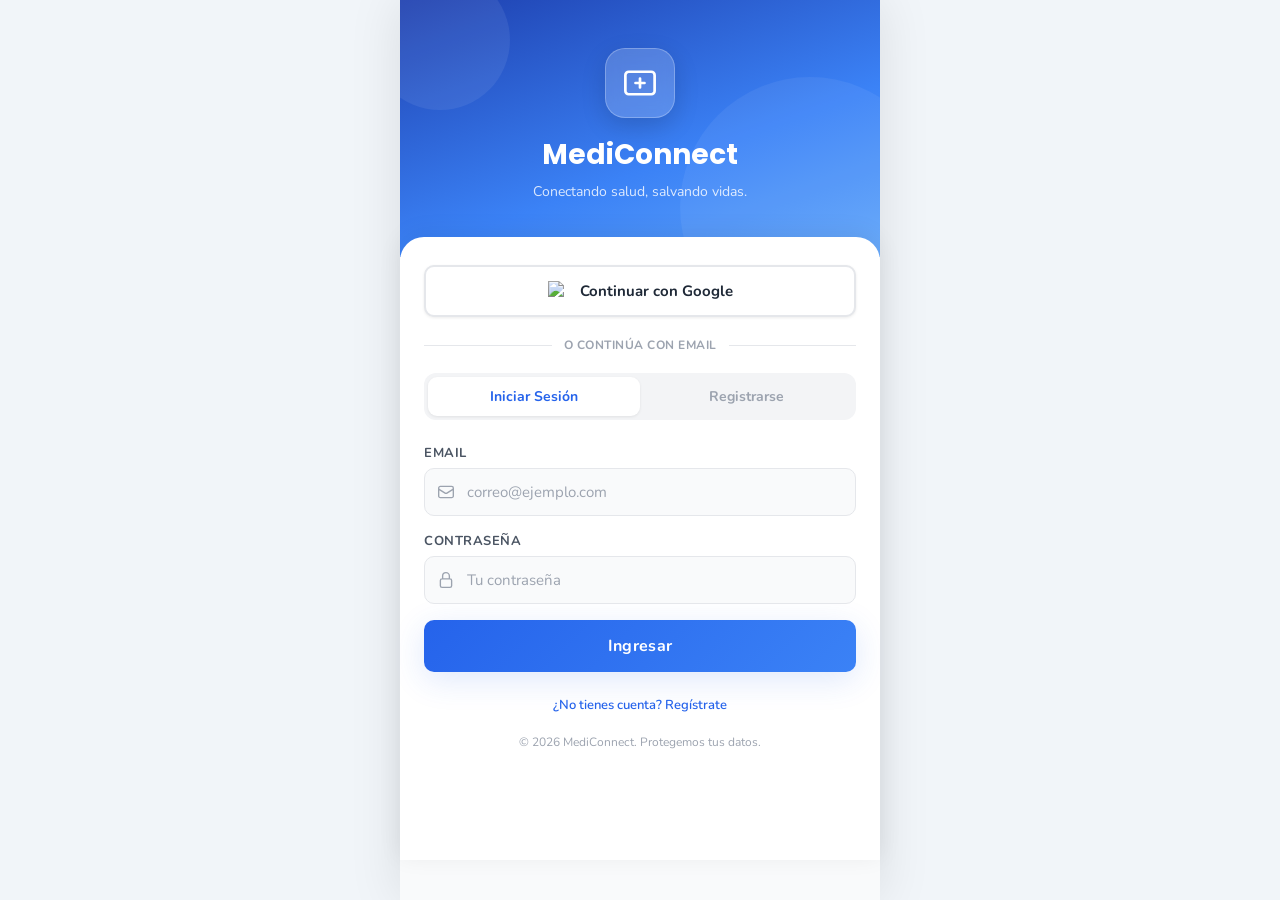
==== index.html @ 73d2d0d5 "Merge branch 'main' into union_richyrobin" ====
<!doctype html>
<html lang="es">
<head>
  <meta charset="UTF-8" />
  <meta name="viewport" content="width=device-width, initial-scale=1.0" />
  <title>MediConnect – Inicio</title>
  <link rel="stylesheet" href="style.css" />

  <style>
    .auth-page {
      min-height: 100vh;
      display: flex;
      flex-direction: column;
      padding: 0 0 40px 0;
    }

    .auth-hero {
      background: linear-gradient(160deg, #1e40af 0%, #3b82f6 60%, #60a5fa 100%);
      padding: 48px 24px 56px;
      text-align: center;
      position: relative;
      overflow: hidden;
    }

    .auth-hero::before {
      content: "";
      position: absolute;
      width: 260px;
      height: 260px;
      background: rgba(255, 255, 255, 0.06);
      border-radius: 50%;
      bottom: -80px;
      right: -60px;
    }

    .auth-hero::after {
      content: "";
      position: absolute;
      width: 140px;
      height: 140px;
      background: rgba(255, 255, 255, 0.07);
      border-radius: 50%;
      top: -30px;
      left: -30px;
    }

    .logo-icon {
      width: 70px;
      height: 70px;
      background: rgba(255, 255, 255, 0.18);
      border-radius: 20px;
      display: inline-flex;
      align-items: center;
      justify-content: center;
      margin-bottom: 16px;
      backdrop-filter: blur(8px);
      border: 1px solid rgba(255, 255, 255, 0.25);
      box-shadow: 0 8px 24px rgba(0, 0, 0, 0.15);
      position: relative;
      z-index: 1;
    }

    .logo-icon svg {
      width: 36px;
      height: 36px;
      color: white;
    }

    .auth-hero h1 {
      font-family: var(--font-title);
      font-size: 28px;
      font-weight: 700;
      color: white;
      margin-bottom: 6px;
      position: relative;
      z-index: 1;
    }

    .auth-hero p {
      font-size: 14px;
      color: rgba(255, 255, 255, 0.82);
      position: relative;
      z-index: 1;
    }

    .auth-card {
      background: var(--white);
      border-radius: 24px 24px 0 0;
      margin-top: -20px;
      padding: 28px 24px;
      flex: 1;
      position: relative;
      z-index: 2;
      box-shadow: 0 -4px 24px rgba(0, 0, 0, 0.07);
    }

    .google-auth-section {
      margin-bottom: 20px;
    }

    .google-auth-btn {
      display: flex;
      align-items: center;
      justify-content: center;
      gap: 12px;
      width: 100%;
      padding: 14px;
      background: var(--white);
      border: 2px solid var(--gray-200);
      border-radius: var(--radius-sm);
      font-size: 15px;
      font-weight: 700;
      font-family: var(--font-main);
      color: var(--gray-800);
      cursor: pointer;
      transition: all 0.2s ease;
      box-shadow: var(--shadow-sm);
    }

    .google-auth-btn:hover {
      border-color: #4285f4;
      background: #f8fbff;
      box-shadow: 0 4px 12px rgba(66, 133, 244, 0.15);
      transform: translateY(-1px);
    }

    .google-auth-btn:active {
      transform: scale(0.98);
    }

    .google-auth-btn:disabled {
      opacity: 0.7;
      cursor: not-allowed;
    }

    .google-auth-btn img {
      width: 20px;
      height: 20px;
    }

    .auth-divider {
      display: flex;
      align-items: center;
      gap: 12px;
      margin: 20px 0;
    }

    .auth-divider::before,
    .auth-divider::after {
      content: "";
      flex: 1;
      height: 1px;
      background: var(--gray-200);
    }

    .auth-divider span {
      font-size: 12px;
      font-weight: 700;
      color: var(--gray-400);
      text-transform: uppercase;
      letter-spacing: 0.5px;
      white-space: nowrap;
    }

    .auth-tabs {
      display: flex;
      background: var(--gray-100);
      border-radius: 12px;
      padding: 4px;
      margin-bottom: 24px;
    }

    .auth-tab {
      flex: 1;
      padding: 10px;
      border: none;
      background: transparent;
      border-radius: 9px;
      font-size: 14px;
      font-weight: 700;
      font-family: var(--font-main);
      color: var(--gray-400);
      cursor: pointer;
      transition: all 0.2s;
    }

    .auth-tab.active {
      background: var(--white);
      color: var(--primary);
      box-shadow: var(--shadow-sm);
    }

    .role-label {
      font-size: 13px;
      font-weight: 700;
      color: var(--gray-600);
      text-transform: uppercase;
      letter-spacing: 0.5px;
      margin-bottom: 10px;
    }

    .role-grid {
      display: grid;
      grid-template-columns: repeat(2, 1fr);
      gap: 10px;
      margin-bottom: 20px;
    }

    .role-btn {
      border: 2px solid var(--gray-200);
      border-radius: var(--radius);
      padding: 14px 8px;
      background: var(--white);
      cursor: pointer;
      display: flex;
      flex-direction: column;
      align-items: center;
      gap: 6px;
      font-size: 12px;
      font-weight: 700;
      font-family: var(--font-main);
      color: var(--gray-600);
      transition: all 0.2s;
    }

    .role-btn.active {
      border-color: var(--primary);
      background: var(--primary-light);
      color: var(--primary);
    }

    .role-btn svg {
      width: 22px;
      height: 22px;
    }

    .role-btn.active svg {
      stroke: var(--primary);
    }

    .form-section {
      display: none;
      flex-direction: column;
      gap: 16px;
    }

    .form-section.visible {
      display: flex;
    }

    .footer-text {
      text-align: center;
      font-size: 12px;
      color: var(--gray-400);
      margin-top: 20px;
    }

    .register-link {
      text-align: center;
      font-size: 13px;
      margin-top: 8px;
    }

    .register-link a {
      color: var(--primary);
      text-decoration: none;
      font-weight: 600;
    }

    .register-link a:hover {
      text-decoration: underline;
    }
  </style>
</head>

<body>
  <div class="auth-page page-no-nav">
    <div class="auth-hero fade-up">
      <div class="logo-icon">
        <svg xmlns="http://www.w3.org/2000/svg" fill="none" viewBox="0 0 24 24" stroke-width="1.8"
          stroke="currentColor">
          <path stroke-linecap="round" stroke-linejoin="round"
            d="M9 12h3m0 0h3m-3 0V9m0 3v3M4.5 19.5h15a2.25 2.25 0 002.25-2.25V6.75A2.25 2.25 0 0019.5 4.5h-15A2.25 2.25 0 002.25 6.75v10.5A2.25 2.25 0 004.5 19.5z" />
        </svg>
      </div>
      <h1>MediConnect</h1>
      <p>Conectando salud, salvando vidas.</p>
    </div>

    <div class="auth-card">
      <div class="google-auth-section fade-up delay-1">
        <button onclick="signInWithGoogle()" class="google-auth-btn" id="googleAuthBtn">
          <img src="https://www.google.com/favicon.ico" alt="Google" />
          Continuar con Google
        </button>
      </div>

      <div class="auth-divider fade-up delay-1">
        <span>o continúa con email</span>
      </div>

      <div class="auth-tabs fade-up delay-2">
        <button class="auth-tab active" onclick="switchTab('login')">
          Iniciar Sesión
        </button>
        <button class="auth-tab" onclick="switchTab('register')">
          Registrarse
        </button>
      </div>

      <div class="form-section visible fade-up delay-2" id="loginForm">
        <div class="input-group">
          <label>Email</label>
          <div class="input-wrap">
            <svg class="input-icon" xmlns="http://www.w3.org/2000/svg" fill="none" viewBox="0 0 24 24"
              stroke-width="1.8" stroke="currentColor">
              <path stroke-linecap="round" stroke-linejoin="round"
                d="M21.75 6.75v10.5a2.25 2.25 0 01-2.25 2.25h-15a2.25 2.25 0 01-2.25-2.25V6.75m19.5 0A2.25 2.25 0 0019.5 4.5h-15A2.25 2.25 0 002.25 6.75m19.5 0v.243a2.25 2.25 0 01-1.07 1.916l-7.5 4.615a2.25 2.25 0 01-2.36 0L3.32 8.91a2.25 2.25 0 01-1.07-1.916V6.75" />
            </svg>
            <input class="input-field" type="email" id="loginEmail" placeholder="correo@ejemplo.com" />
          </div>
        </div>

        <div class="input-group">
          <label>Contraseña</label>
          <div class="input-wrap">
            <svg class="input-icon" xmlns="http://www.w3.org/2000/svg" fill="none" viewBox="0 0 24 24"
              stroke-width="1.8" stroke="currentColor">
              <path stroke-linecap="round" stroke-linejoin="round"
                d="M16.5 10.5V6.75a4.5 4.5 0 10-9 0v3.75m-.75 11.25h10.5a2.25 2.25 0 002.25-2.25v-6.75a2.25 2.25 0 00-2.25-2.25H6.75a2.25 2.25 0 00-2.25 2.25v6.75a2.25 2.25 0 002.25 2.25z" />
            </svg>
            <input class="input-field" type="password" id="loginPassword" placeholder="Tu contraseña" />
          </div>
        </div>

        <button class="btn-primary" id="loginBtn" onclick="handleLogin()">
          Ingresar
        </button>

        <p class="register-link">
          <a href="#" onclick="switchTab('register')">¿No tienes cuenta? Regístrate</a>
        </p>
      </div>

      <div class="form-section" id="registerForm">
        <div>
          <p class="role-label">Tipo de Usuario</p>

          <div class="role-grid">
            <button class="role-btn active" onclick="selectRole(this, 'donante')">
              <svg xmlns="http://www.w3.org/2000/svg" fill="none" viewBox="0 0 24 24" stroke-width="1.8"
                stroke="currentColor">
                <path stroke-linecap="round" stroke-linejoin="round"
                  d="M21 8.25c0-2.485-2.099-4.5-4.688-4.5-1.935 0-3.597 1.126-4.312 2.733-.715-1.607-2.377-2.733-4.313-2.733C5.1 3.75 3 5.765 3 8.25c0 7.22 9 12 9 12s9-4.78 9-12z" />
              </svg>
              Donante
              <span style="font-size: 10px; color: var(--gray-400)">Persona/Farmacia</span>
            </button>

            <button class="role-btn" onclick="selectRole(this, 'receptor')">
              <svg xmlns="http://www.w3.org/2000/svg" fill="none" viewBox="0 0 24 24" stroke-width="1.8"
                stroke="currentColor">
                <path stroke-linecap="round" stroke-linejoin="round"
                  d="M15.75 6a3.75 3.75 0 11-7.5 0 3.75 3.75 0 017.5 0zM4.501 20.118a7.5 7.5 0 0114.998 0A17.933 17.933 0 0112 21.75c-2.676 0-5.216-.584-7.499-1.632z" />
              </svg>
              Receptor
              <span style="font-size: 10px; color: var(--gray-400)">Paciente/ONG</span>
            </button>
          </div>
        </div>

        <div class="input-group">
          <label>Nombre Completo</label>
          <div class="input-wrap">
            <svg class="input-icon" viewBox="0 0 24 24" fill="none" stroke="currentColor" stroke-width="1.8">
              <path stroke-linecap="round" stroke-linejoin="round"
                d="M15.75 6a3.75 3.75 0 11-7.5 0 3.75 3.75 0 017.5 0zM4.501 20.118a7.5 7.5 0 0114.998 0A17.933 17.933 0 0112 21.75c-2.676 0-5.216-.584-7.499-1.632z" />
            </svg>
            <input class="input-field" type="text" id="regName" placeholder="Ej. Juan Pérez" />
          </div>
        </div>

        <div class="input-group">
          <label>Email</label>
          <div class="input-wrap">
            <svg class="input-icon" viewBox="0 0 24 24" fill="none" stroke="currentColor" stroke-width="1.8">
              <path stroke-linecap="round" stroke-linejoin="round"
                d="M21.75 6.75v10.5a2.25 2.25 0 01-2.25 2.25h-15a2.25 2.25 0 01-2.25-2.25V6.75m19.5 0A2.25 2.25 0 0019.5 4.5h-15A2.25 2.25 0 002.25 6.75m19.5 0v.243a2.25 2.25 0 01-1.07 1.916l-7.5 4.615a2.25 2.25 0 01-2.36 0L3.32 8.91a2.25 2.25 0 01-1.07-1.916V6.75" />
            </svg>
            <input class="input-field" type="email" id="regEmail" placeholder="correo@ejemplo.com" />
          </div>
        </div>

        <div class="input-group">
          <label>Contraseña</label>
          <div class="input-wrap">
            <svg class="input-icon" viewBox="0 0 24 24" fill="none" stroke="currentColor" stroke-width="1.8">
              <path stroke-linecap="round" stroke-linejoin="round"
                d="M16.5 10.5V6.75a4.5 4.5 0 10-9 0v3.75m-.75 11.25h10.5a2.25 2.25 0 002.25-2.25v-6.75a2.25 2.25 0 00-2.25-2.25H6.75a2.25 2.25 0 00-2.25 2.25v6.75a2.25 2.25 0 002.25 2.25z" />
            </svg>
            <input class="input-field" type="password" id="regPassword" placeholder="Mínimo 6 caracteres" />
          </div>
        </div>

        <button class="btn-primary" id="registerBtn" onclick="handleRegister()">
          Crear Cuenta
        </button>

        <p class="register-link">
          <a href="#" onclick="switchTab('login')">¿Ya tienes cuenta? Inicia sesión</a>
        </p>
      </div>

      <p class="footer-text">© 2026 MediConnect. Protegemos tus datos.</p>
    </div>
  </div>

  <div id="toast" class="toast"></div>

  <script src="https://cdn.jsdelivr.net/npm/@supabase/supabase-js@2"></script>
  <script src="app.js"></script>

  <script>
    const supabaseClient = supabase.createClient(SUPABASE_URL, SUPABASE_KEY);

    let selectedRole = "donante";

    document.addEventListener("DOMContentLoaded", function () {
      document.getElementById("loginBtn").dataset.label = "Ingresar";
      document.getElementById("registerBtn").dataset.label = "Crear Cuenta";
      initAuthPage();
    });

    async function initAuthPage() {
      const googleProcessed = await handleGoogleRedirect();

      if (googleProcessed) return;

      const { data: { session } } = await supabaseClient.auth.getSession();

      if (session?.user) {
        await processSupabaseUser(session.user);
        return;
      }

      const localUser = mediConnect.getUser();

      if (localUser) {
        redirectBasedOnRole(localUser.rol);
      }
    }

    async function handleGoogleRedirect() {
      const hasToken =
        window.location.hash && window.location.hash.includes("access_token");

      if (!hasToken) return false;

      try {
        await new Promise(resolve => setTimeout(resolve, 1000));

        const { data: { session }, error } = await supabaseClient.auth.getSession();

        if (error || !session?.user) return false;

        await processSupabaseUser(session.user);
        return true;

      } catch (error) {
        console.error("Error en Google Redirect:", error);
        showToast("Error al iniciar con Google", "error");
        return false;
      }
    }

    async function processSupabaseUser(authUser) {
      const email = authUser.email;
      const name = authUser.user_metadata?.full_name || email.split("@")[0];

      const query = `email=eq.${encodeURIComponent(email)}`;
      const users = await sb.select("usuarios", query);

      if (users && users.length > 0) {
        mediConnect.saveUser(users[0]);
        redirectBasedOnRole(users[0].rol);
        return;
      }

      const newUser = {
        nombre: name,
        email: email,
        password: "google_" + Date.now(),
        rol: "donante",
        avatar_url: authUser.user_metadata?.avatar_url || null
      };

      const createdUser = await sb.insert("usuarios", newUser);

      if (createdUser && createdUser.id) {
        mediConnect.saveUser(createdUser);
        redirectBasedOnRole(createdUser.rol);
        return;
      }

      showToast("No se pudo crear el usuario con Google", "error");
    }

    async function signInWithGoogle() {
      const googleBtn = document.getElementById("googleAuthBtn");

      try {
        googleBtn.innerHTML = '<span class="spinner"></span> Conectando...';
        googleBtn.disabled = true;

        const { error } = await supabaseClient.auth.signInWithOAuth({
          provider: "google",
          options: {
            redirectTo: window.location.origin + "/index.html"
          }
        });

        if (error) throw error;

      } catch (error) {
        console.error(error);

        googleBtn.innerHTML =
          '<img src="https://www.google.com/favicon.ico" alt="Google" /> Continuar con Google';
        googleBtn.disabled = false;

        showToast("Error al conectar con Google", "error");
      }
    }

    function redirectBasedOnRole(rol) {
      const pages = {
        donante: "dashboard.html",
        receptor: "dashboard.html",
        validador: "dashboard.html",
        administrador: "dashboard.html"
      };

      window.location.href = pages[rol] || "dashboard.html";
    }

    function switchTab(tab) {
      document.querySelectorAll(".auth-tab").forEach(function (button, index) {
        const isLogin = index === 0 && tab === "login";
        const isRegister = index === 1 && tab === "register";
        button.classList.toggle("active", isLogin || isRegister);
      });

      document.getElementById("loginForm").classList.toggle("visible", tab === "login");
      document.getElementById("registerForm").classList.toggle("visible", tab === "register");
    }

    function selectRole(el, role) {
      document.querySelectorAll(".role-btn").forEach(function (button) {
        button.classList.remove("active");
      });

      el.classList.add("active");
      selectedRole = role;
    }

    function showToast(msg, type = "") {
      const toast = document.getElementById("toast");

      if (!toast) return;

      toast.textContent = msg;
      toast.className = "toast " + type;
      toast.classList.add("show");

      setTimeout(function () {
        toast.classList.remove("show");
      }, 2800);
    }

    function setLoading(btnId, loading) {
      const btn = document.getElementById(btnId);

      if (!btn) return;

      btn.disabled = loading;
      btn.innerHTML = loading
        ? '<span class="spinner"></span>'
        : btn.dataset.label;
    }

    async function handleLogin() {
      const email = document.getElementById("loginEmail").value.trim();
      const password = document.getElementById("loginPassword").value;

      if (!email || !password) {
        showToast("Ingresa tu email y contraseña", "error");
        return;
      }

      setLoading("loginBtn", true);

      try {
        const ok = await mediConnect.login(email, password);

        if (!ok) {
          showToast("Credenciales incorrectas", "error");
          return;
        }

        const user = mediConnect.getUser();

        showToast("¡Bienvenido, " + user.nombre + "!", "success");

        setTimeout(function () {
          redirectBasedOnRole(user.rol);
        }, 900);

      } catch (error) {
        console.error(error);
        showToast("Error al ingresar", "error");
      } finally {
        setLoading("loginBtn", false);
      }
    }

    async function handleRegister() {
      const name = document.getElementById("regName").value.trim();
      const email = document.getElementById("regEmail").value.trim();
      const pass = document.getElementById("regPassword").value;

      if (!name || !email || !pass) {
        showToast("Completa los campos obligatorios", "error");
        return;
      }

      if (pass.length < 6) {
        showToast("Mínimo 6 caracteres", "error");
        return;
      }

      setLoading("registerBtn", true);

      try {
        const result = await mediConnect.register(
          name,
          email,
          pass,
          selectedRole
        );

        if (
          result === false ||
          result === null ||
          (result && result.success === false)
        ) {
          showToast("El email ya está registrado", "error");

          setTimeout(function () {
            switchTab("login");
          }, 1500);

          return;
        }

        if (result === true || (result && result.success === true)) {
          showToast("¡Cuenta creada exitosamente!", "success");

          document.getElementById("regName").value = "";
          document.getElementById("regEmail").value = "";
          document.getElementById("regPassword").value = "";

          setTimeout(function () {
            const user = mediConnect.getUser();

            if (user) {
              redirectBasedOnRole(user.rol);
            } else {
              switchTab("login");
            }
          }, 1500);

          return;
        }

        showToast((result && result.message) || "Error al crear cuenta", "error");

      } catch (error) {
        console.error(error);
        showToast("Error al registrarse", "error");
      } finally {
        setLoading("registerBtn", false);
      }
    }
  </script>
</body>
</html>
---- style.css ----
/* ===== MediConnect - Global Styles ===== */
@import url('https://fonts.googleapis.com/css2?family=Nunito:wght@400;500;600;700;800&family=Poppins:wght@400;500;600;700&display=swap');

:root {
  --primary: #2563EB;
  --primary-dark: #1d4ed8;
  --primary-light: #EFF6FF;
  --primary-gradient: linear-gradient(135deg, #2563EB, #3B82F6);
  --success: #10B981;
  --warning: #F59E0B;
  --danger: #EF4444;
  --gray-50: #F9FAFB;
  --gray-100: #F3F4F6;
  --gray-200: #E5E7EB;
  --gray-400: #9CA3AF;
  --gray-600: #4B5563;
  --gray-800: #1F2937;
  --white: #FFFFFF;
  --shadow-sm: 0 1px 3px rgba(0, 0, 0, 0.08);
  --shadow-md: 0 4px 16px rgba(0, 0, 0, 0.10);
  --shadow-lg: 0 8px 32px rgba(37, 99, 235, 0.15);
  --radius: 14px;
  --radius-sm: 10px;
  --nav-height: 72px;
  --font-main: 'Nunito', sans-serif;
  --font-title: 'Poppins', sans-serif;

  /* Role Colors - Premium Palettes */
  --role-donante: #10B981;
  --role-donante-bg: rgba(16, 185, 129, 0.1);
  --role-receptor: #6366F1;
  --role-receptor-bg: rgba(99, 102, 241, 0.1);
  --role-validador: #F59E0B;
  --role-validador-bg: rgba(245, 158, 11, 0.1);
}

* {
  margin: 0;
  padding: 0;
  box-sizing: border-box;
  -webkit-tap-highlight-color: transparent;
}

html {
  background: #f1f5f9;
  /* Fondo neutro para el 'overscan' en desktop */
  min-height: 100vh;
}

body {
  font-family: var(--font-main);
  background: var(--gray-50);
  color: var(--gray-800);
  min-height: 100vh;
  max-width: 480px;
  /* Tamaño oficial según perfil.html */
  margin: 0 auto;
  position: relative;
  overflow-x: hidden;
  box-shadow: 0 0 50px rgba(0, 0, 0, 0.1);
}

/* ===== BOTTOM NAV ===== */
.bottom-nav {
  position: fixed;
  bottom: 0;
  left: 50%;
  transform: translateX(-50%);
  width: 100%;
  max-width: 480px;
  background: var(--white);
  border-top: 1px solid var(--gray-200);
  display: flex;
  align-items: center;
  justify-content: space-around;
  height: var(--nav-height);
  z-index: 100;
  box-shadow: 0 -4px 20px rgba(0, 0, 0, 0.06);
}

.nav-item {
  display: flex;
  flex-direction: column;
  align-items: center;
  gap: 4px;
  color: var(--gray-400);
  text-decoration: none;
  font-size: 11px;
  font-weight: 600;
  cursor: pointer;
  transition: color 0.2s;
  padding: 8px 12px;
}

.nav-item.active {
  color: var(--primary);
}

.nav-item svg {
  width: 22px;
  height: 22px;
}

.nav-btn-center {
  background: var(--primary-gradient);
  border: none;
  border-radius: 50%;
  width: 54px;
  height: 54px;
  display: flex;
  align-items: center;
  justify-content: center;
  box-shadow: 0 4px 16px rgba(37, 99, 235, 0.4);
  cursor: pointer;
  margin-top: -12px;
  transition: transform 0.2s, box-shadow 0.2s;
}

.nav-btn-center:hover {
  transform: scale(1.08);
  box-shadow: 0 6px 20px rgba(37, 99, 235, 0.5);
}

.nav-btn-center svg {
  color: white;
  width: 26px;
  height: 26px;
}

/* ===== PAGE CONTENT ===== */
.page {
  padding-bottom: calc(var(--nav-height) + 16px);
  min-height: 100vh;
}

.page-no-nav {
  min-height: 100vh;
}

/* ===== CARDS ===== */
.card {
  background: var(--white);
  border-radius: var(--radius);
  padding: 16px;
  box-shadow: var(--shadow-sm);
  border: 1px solid var(--gray-100);
}

/* ===== BUTTONS ===== */
.btn-primary {
  background: var(--primary-gradient);
  color: white;
  border: none;
  border-radius: var(--radius-sm);
  padding: 15px 24px;
  font-size: 16px;
  font-weight: 700;
  font-family: var(--font-main);
  width: 100%;
  cursor: pointer;
  transition: opacity 0.2s, transform 0.15s, box-shadow 0.2s;
  box-shadow: var(--shadow-lg);
  letter-spacing: 0.3px;
}

.btn-primary:hover {
  opacity: 0.93;
  box-shadow: 0 6px 20px rgba(37, 99, 235, 0.35);
}

.btn-primary:active {
  transform: scale(0.98);
}

.btn-secondary {
  background: var(--white);
  color: var(--primary);
  border: 2px solid var(--primary);
  border-radius: var(--radius-sm);
  padding: 13px 24px;
  font-size: 15px;
  font-weight: 700;
  font-family: var(--font-main);
  width: 100%;
  cursor: pointer;
  transition: all 0.2s;
}

.btn-secondary:hover {
  background: var(--primary-light);
}

/* ===== INPUTS ===== */
.input-group {
  display: flex;
  flex-direction: column;
  gap: 6px;
}

.input-group label {
  font-size: 13px;
  font-weight: 700;
  color: var(--gray-600);
  text-transform: uppercase;
  letter-spacing: 0.5px;
}

.input-field {
  width: 100%;
  background: var(--gray-50);
  border: 1.5px solid var(--gray-200);
  border-radius: var(--radius-sm);
  padding: 13px 14px 13px 42px;
  font-size: 15px;
  font-family: var(--font-main);
  color: var(--gray-800);
  outline: none;
  transition: border-color 0.2s, box-shadow 0.2s;
}

.input-field:focus {
  border-color: var(--primary);
  box-shadow: 0 0 0 3px rgba(37, 99, 235, 0.1);
  background: white;
}

.input-field::placeholder {
  color: var(--gray-400);
}

.input-field.no-icon {
  padding-left: 14px;
}

.input-wrap {
  position: relative;
}

.input-wrap .input-icon {
  position: absolute;
  left: 13px;
  top: 50%;
  transform: translateY(-50%);
  color: var(--gray-400);
  width: 18px;
  height: 18px;
  pointer-events: none;
}

/* ===== STATUS BADGES ===== */
.badge {
  display: inline-flex;
  align-items: center;
  padding: 3px 10px;
  border-radius: 20px;
  font-size: 11px;
  font-weight: 700;
  text-transform: uppercase;
  letter-spacing: 0.4px;
}

.badge-success {
  background: #D1FAE5;
  color: #065F46;
}

.badge-warning {
  background: #FEF3C7;
  color: #92400E;
}

.badge-danger {
  background: #FEE2E2;
  color: #991B1B;
}

.badge-blue {
  background: var(--primary-light);
  color: var(--primary);
}

/* ROLE BADGES (Glassmorphism) */
.role-badge {
  display: inline-flex;
  align-items: center;
  gap: 6px;
  padding: 6px 14px;
  border-radius: 12px;
  font-size: 12px;
  font-weight: 800;
  text-transform: uppercase;
  letter-spacing: 0.5px;
  backdrop-filter: blur(8px);
  border: 1px solid rgba(255, 255, 255, 0.2);
}

.role-badge.donante {
  background: var(--role-donante-bg);
  color: var(--role-donante);
  border-color: rgba(16, 185, 129, 0.2);
}

.role-badge.receptor {
  background: var(--role-receptor-bg);
  color: var(--role-receptor);
  border-color: rgba(99, 102, 241, 0.2);
}

.role-badge.validador {
  background: var(--role-validador-bg);
  color: var(--role-validador);
  border-color: rgba(245, 158, 11, 0.2);
}

/* PREMIUM STATS CARD */
.stat-card {
  flex: 1;
  background: var(--white);
  border-radius: 18px;
  padding: 16px 12px;
  text-align: center;
  box-shadow: 0 4px 12px rgba(0, 0, 0, 0.03);
  border: 1px solid var(--gray-100);
  transition: transform 0.3s cubic-bezier(0.34, 1.56, 0.64, 1);
}

.stat-card:hover {
  transform: translateY(-5px);
  box-shadow: 0 8px 24px rgba(0, 0, 0, 0.06);
}

.stat-card .icon-wrap {
  width: 42px;
  height: 42px;
  border-radius: 12px;
  margin: 0 auto 10px;
  display: flex;
  align-items: center;
  justify-content: center;
}

.stat-card h4 {
  font-size: 20px;
  font-weight: 800;
  color: var(--gray-800);
  margin-bottom: 2px;
}

.stat-card p {
  font-size: 11px;
  font-weight: 700;
  color: var(--gray-400);
  text-transform: uppercase;
}

/* ===== MEDICINE CARD ===== */
.med-card {
  background: var(--white);
  border-radius: var(--radius);
  padding: 14px;
  display: flex;
  align-items: center;
  gap: 14px;
  box-shadow: var(--shadow-sm);
  border: 1px solid var(--gray-100);
  transition: box-shadow 0.2s;
}

.med-card:hover {
  box-shadow: var(--shadow-md);
}

.med-img {
  width: 60px;
  height: 60px;
  border-radius: 10px;
  object-fit: cover;
  background: var(--gray-100);
  flex-shrink: 0;
  display: flex;
  align-items: center;
  justify-content: center;
  font-size: 24px;
  overflow: hidden;
}

.med-img img {
  width: 100%;
  height: 100%;
  object-fit: cover;
}

.med-info {
  flex: 1;
  min-width: 0;
}

.med-info h3 {
  font-size: 15px;
  font-weight: 700;
  color: var(--gray-800);
  white-space: nowrap;
  overflow: hidden;
  text-overflow: ellipsis;
}

.med-info p {
  font-size: 12px;
  color: var(--gray-400);
  margin-top: 2px;
}

.med-info .med-meta {
  display: flex;
  align-items: center;
  gap: 4px;
  margin-top: 4px;
  font-size: 12px;
  color: var(--gray-600);
}

/* ===== MODAL ===== */
.modal-overlay {
  position: fixed;
  inset: 0;
  background: rgba(0, 0, 0, 0.5);
  backdrop-filter: blur(4px);
  z-index: 200;
  display: flex;
  align-items: center;
  justify-content: center;
  padding: 24px;
  opacity: 0;
  pointer-events: none;
  transition: opacity 0.2s;
}

.modal-overlay.show {
  opacity: 1;
  pointer-events: all;
}

.modal {
  background: var(--white);
  border-radius: 20px;
  padding: 28px 24px;
  width: 100%;
  max-width: 360px;
  text-align: center;
  transform: scale(0.9) translateY(20px);
  transition: transform 0.25s cubic-bezier(0.34, 1.56, 0.64, 1);
}

.modal-overlay.show .modal {
  transform: scale(1) translateY(0);
}

/* ===== TOAST ===== */
.toast {
  position: fixed;
  top: 16px;
  left: 50%;
  transform: translateX(-50%) translateY(-80px);
  background: var(--gray-800);
  color: white;
  padding: 12px 20px;
  border-radius: 30px;
  font-size: 14px;
  font-weight: 600;
  z-index: 300;
  transition: transform 0.3s cubic-bezier(0.34, 1.56, 0.64, 1);
  white-space: nowrap;
  max-width: 440px;
}

.toast.show {
  transform: translateX(-50%) translateY(0);
}

.toast.success {
  background: var(--success);
}

.toast.error {
  background: var(--danger);
}

/* ===== SKELETON LOADER ===== */
.skeleton {
  background: linear-gradient(90deg, var(--gray-100) 25%, var(--gray-200) 50%, var(--gray-100) 75%);
  background-size: 200% 100%;
  animation: shimmer 1.5s infinite;
  border-radius: 8px;
}

@keyframes shimmer {
  0% {
    background-position: 200% 0
  }

  100% {
    background-position: -200% 0
  }
}

/* ===== SECTION HEADER ===== */
.section-header {
  display: flex;
  align-items: center;
  justify-content: space-between;
  margin-bottom: 14px;
}

.section-header h2 {
  font-size: 17px;
  font-weight: 800;
  color: var(--gray-800);
  font-family: var(--font-title);
}

.section-header a {
  font-size: 13px;
  color: var(--primary);
  font-weight: 700;
  text-decoration: none;
}

/* ===== SCROLLBAR ===== */
::-webkit-scrollbar {
  width: 4px;
}

::-webkit-scrollbar-track {
  background: transparent;
}

::-webkit-scrollbar-thumb {
  background: var(--gray-200);
  border-radius: 10px;
}

/* ===== ANIMATIONS ===== */
@keyframes fadeUp {
  from {
    opacity: 0;
    transform: translateY(20px);
  }

  to {
    opacity: 1;
    transform: translateY(0);
  }
}

.fade-up {
  animation: fadeUp 0.4s ease forwards;
}

.delay-1 {
  animation-delay: 0.1s;
  opacity: 0;
}

.delay-2 {
  animation-delay: 0.2s;
  opacity: 0;
}

.delay-3 {
  animation-delay: 0.3s;
  opacity: 0;
}

.delay-4 {
  animation-delay: 0.4s;
  opacity: 0;
}

/* ===== SPINNER ===== */
.spinner {
  width: 20px;
  height: 20px;
  border: 2.5px solid rgba(255, 255, 255, 0.4);
  border-top-color: white;
  border-radius: 50%;
  animation: spin 0.7s linear infinite;
  display: inline-block;
}

@keyframes spin {
  to {
    transform: rotate(360deg);
  }
}

/* ===== APP HEADER ===== */
.app-header {
  background: var(--white);
  padding: 52px 20px 24px;
  display: flex;
  align-items: center;
  gap: 12px;
  position: sticky;
  top: 0;
  z-index: 100;
  border-bottom: 1px solid var(--gray-100);
  max-width: 480px;
  width: 100%;
  margin: 0 auto;
}

.app-header h1 {
  font-family: var(--font-title);
  font-size: 20px;
  font-weight: 700;
  color: var(--gray-800);
}

.back-btn {
  background: var(--gray-100);
  border: none;
  cursor: pointer;
  width: 36px;
  height: 36px;
  display: flex;
  align-items: center;
  justify-content: center;
  border-radius: 50%;
  transition: background 0.2s;
  color: var(--gray-800);
}

.back-btn:active {
  background: var(--gray-200);
}

.back-btn svg {
  width: 20px;
  height: 20px;
}

/* ===== SEARCH BOX ===== */
.search-box {
  background: var(--white);
  border-radius: var(--radius-sm);
  padding: 12px 16px;
  display: flex;
  align-items: center;
  gap: 10px;
  border: 1px solid var(--gray-200);
  transition: border-color 0.2s;
  width: 100%;
}

.search-box svg {
  width: 20px;
  height: 20px;
  flex-shrink: 0;
  color: var(--gray-400);
}

.search-box:focus-within {
  border-color: var(--primary);
}

.search-box input {
  border: none;
  outline: none;
  width: 100%;
  font-size: 14px;
  font-weight: 600;
  font-family: var(--font-main);
  background: transparent;
}

/* ===== GRID SYSTEM ===== */
.row-2 {
  display: grid;
  grid-template-columns: 1fr 1fr;
  gap: 12px;
}

/* ===== DASHBOARD SPECIFIC ===== */
.header-greeting h2 {
  font-family: var(--font-title);
  font-size: 22px;
  font-weight: 800;
  color: var(--gray-800);
  letter-spacing: -0.5px;
}

.header-greeting p {
  font-size: 14px;
  color: var(--gray-400);
  font-weight: 600;
}

.avatar {
  width: 44px;
  height: 44px;
  border-radius: 12px;
  background: var(--gray-100);
  display: flex;
  align-items: center;
  justify-content: center;
  font-weight: 800;
  color: var(--primary);
  border: 1px solid var(--gray-200);
  cursor: pointer;
  transition: transform 0.2s;
}

.avatar:active {
  transform: scale(0.95);
}

.dash-content,
.view-content,
.admin-content,
.content-area {
  padding: 0 16px 20px;
  display: flex;
  flex-direction: column;
  gap: 20px;
  position: relative;
  z-index: 5;
}

.stats-container {
  display: flex;
  gap: 12px;
  padding: 0 20px;
  margin-top: -10px;
}

/* ===== FILTERS & CHIPS ===== */
.filter-chips {
  display: flex;
  gap: 8px;
  overflow-x: auto;
  padding: 14px 20px;
  scrollbar-width: none;
}

.filter-chips::-webkit-scrollbar {
  display: none;
}

.chip {
  border: 1.5px solid var(--gray-200);
  border-radius: 20px;
  padding: 7px 16px;
  font-size: 13px;
  font-weight: 700;
  font-family: var(--font-main);
  color: var(--gray-600);
  background: var(--white);
  cursor: pointer;
  white-space: nowrap;
  transition: all 0.2s;
  flex-shrink: 0;
}

.chip.active {
  background: var(--primary);
  border-color: var(--primary);
  color: white;
}

/* ===== RESULTS LIST ===== */
.results-list {
  padding: 0 16px 16px;
  display: flex;
  flex-direction: column;
  gap: 10px;
}

.med-card-full {
  background: var(--white);
  border-radius: var(--radius);
  padding: 14px;
  display: flex;
  align-items: center;
  gap: 14px;
  box-shadow: var(--shadow-sm);
  border: 1px solid var(--gray-100);
}

.med-card-full .med-img {
  width: 68px;
  height: 68px;
  border-radius: 12px;
  background: var(--gray-100);
  display: flex;
  align-items: center;
  justify-content: center;
  font-size: 26px;
  flex-shrink: 0;
  overflow: hidden;
}

.med-card-full .med-info {
  flex: 1;
  min-width: 0;
}

.med-card-full .med-info h3 {
  font-size: 15px;
  font-weight: 700;
  color: var(--gray-800);
}

.med-card-full .med-info p {
  font-size: 12px;
  color: var(--gray-400);
  margin-top: 2px;
}

.med-card-full .med-qty {
  font-size: 13px;
  font-weight: 700;
  color: var(--primary);
  white-space: nowrap;
}

.med-card-full .med-location {
  display: flex;
  align-items: center;
  gap: 4px;
  font-size: 12px;
  color: var(--gray-600);
  margin-top: 4px;
}

.btn-detail {
  background: var(--gray-800);
  color: white;
  border: none;
  border-radius: 10px;
  padding: 9px 14px;
  font-size: 12px;
  font-weight: 700;
  font-family: var(--font-main);
  cursor: pointer;
  white-space: nowrap;
  transition: background 0.2s;
}

.btn-detail:hover {
  background: var(--primary);
}

/* ===== FORM & SCANNER ===== */
.scanner-area {
  background: var(--primary-light);
  border: 2px dashed rgba(37, 99, 235, 0.3);
  border-radius: var(--radius);
  padding: 28px;
  text-align: center;
  cursor: pointer;
  transition: all 0.2s;
}

.scanner-area:hover {
  background: #dbeafe;
  border-color: var(--primary);
}

.scanner-icon {
  font-size: 36px;
  margin-bottom: 8px;
}

.scanner-area span {
  display: block;
  color: var(--primary);
  font-weight: 700;
  font-size: 15px;
  margin-top: 2px;
}

.photo-upload {
  border: 2px dashed var(--gray-200);
  border-radius: var(--radius);
  padding: 24px;
  text-align: center;
  cursor: pointer;
  transition: all 0.2s;
  background: var(--gray-50);
}

.photo-upload:hover {
  border-color: var(--primary);
  background: var(--primary-light);
}

.photo-upload-icon {
  font-size: 28px;
  margin-bottom: 6px;
}

.photo-upload span {
  font-size: 13px;
  color: var(--gray-400);
  font-weight: 600;
}

.photo-upload input {
  display: none;
}

#photoPreview {
  max-width: 100%;
  border-radius: 10px;
  margin-top: 10px;
  display: none;
}

select.input-field {
  padding-left: 14px;
  appearance: none;
  background-image: url("data:image/svg+xml,%3Csvg xmlns='http://www.w3.org/2000/svg' fill='none' viewBox='0 0 24 24' stroke='%239CA3AF'%3E%3Cpath stroke-linecap='round' stroke-linejoin='round' stroke-width='2' d='M19 9l-7 7-7-7'/%3E%3C/svg%3E");
  background-repeat: no-repeat;
  background-position: right 12px center;
  background-size: 16px;
}

/* ===== QR MODAL ===== */
.qr-modal-content {
  text-align: center;
}

.qr-modal-content h2 {
  font-size: 20px;
  font-weight: 800;
  color: var(--gray-800);
  margin-bottom: 6px;
  font-family: var(--font-title);
}

.qr-modal-content p {
  font-size: 13px;
  color: var(--gray-400);
  margin-bottom: 20px;
}

.qr-box {
  background: var(--white);
  border: 2px dashed var(--gray-200);
  border-radius: 12px;
  padding: 20px;
  display: inline-flex;
  align-items: center;
  justify-content: center;
  margin-bottom: 12px;
}

#qrCode {
  width: 160px;
  height: 160px;
}

/* ===== PROFILE SPECIFIC (From master template) ===== */
.profile-hero {
  background: linear-gradient(160deg, #1e40af 0%, #3B82F6 100%);
  padding: 52px 20px 80px;
  text-align: center;
  position: relative;
  overflow: hidden;
}

.profile-hero::before {
  content: '';
  position: absolute;
  width: 200px;
  height: 200px;
  background: rgba(255, 255, 255, 0.07);
  border-radius: 50%;
  bottom: -60px;
  right: -40px;
}

.avatar-lg {
  width: 88px;
  height: 88px;
  border-radius: 50%;
  border: 3px solid rgba(255, 255, 255, 0.7);
  background: rgba(255, 255, 255, 0.2);
  display: inline-flex;
  align-items: center;
  justify-content: center;
  font-size: 34px;
  font-weight: 800;
  color: white;
  margin-bottom: 14px;
  overflow: hidden;
  position: relative;
  z-index: 1;
}

.profile-name {
  font-family: var(--font-title);
  font-size: 22px;
  font-weight: 700;
  color: white;
  margin-bottom: 6px;
  position: relative;
  z-index: 1;
}

.profile-badge {
  display: inline-flex;
  align-items: center;
  gap: 6px;
  background: rgba(255, 255, 255, 0.18);
  border: 1px solid rgba(255, 255, 255, 0.3);
  color: white;
  padding: 5px 14px;
  border-radius: 20px;
  font-size: 12px;
  font-weight: 700;
  text-transform: uppercase;
  letter-spacing: 0.8px;
  backdrop-filter: blur(4px);
  position: relative;
  z-index: 1;
}

.profile-content {
  padding: 0 16px 20px;
  margin-top: -24px;
  position: relative;
  z-index: 5;
}

/* Account options (Used in Profile and elsewhere) */
.account-item {
  background: var(--white);
  border-radius: var(--radius);
  padding: 15px 16px;
  display: flex;
  align-items: center;
  gap: 14px;
  box-shadow: var(--shadow-sm);
  border: 1px solid var(--gray-100);
  margin-bottom: 8px;
  cursor: pointer;
  transition: background 0.15s;
}

.account-item:hover {
  background: var(--gray-50);
}

.account-item-icon {
  width: 36px;
  height: 36px;
  background: var(--primary-light);
  border-radius: 10px;
  display: flex;
  align-items: center;
  justify-content: center;
  flex-shrink: 0;
}

.account-item-icon svg {
  width: 18px;
  height: 18px;
  color: var(--primary);
}

.account-item-label {
  flex: 1;
  font-size: 14px;
  font-weight: 600;
  color: var(--gray-800);
}

.account-item-arrow {
  color: var(--gray-400);
}

.account-item-arrow svg {
  width: 16px;
  height: 16px;
}

.logout-btn {
  background: #FEE2E2;
  color: #DC2626;
  border: none;
  border-radius: var(--radius);
  padding: 15px;
  width: 100%;
  font-size: 15px;
  font-weight: 700;
  font-family: var(--font-main);
  cursor: pointer;
  margin-top: 8px;
  transition: background 0.2s;
}

.logout-btn:hover {
  background: #FECACA;
}

.qr-id {
  font-size: 14px;
  font-weight: 700;
  color: var(--primary);
  margin-bottom: 16px;
}

/* ===== SCANNER CUSTOM STYLES ===== */
.scanner-area {
  background: var(--white);
  border: 2px dashed var(--gray-200);
  border-radius: var(--radius);
  padding: 24px;
  display: flex;
  flex-direction: column;
  align-items: center;
  gap: 12px;
  cursor: pointer;
  transition: all 0.2s;
}

.scanner-area:hover {
  border-color: var(--primary);
  background: var(--primary-light);
}

.scanner-area span {
  font-size: 13px;
  font-weight: 700;
  color: var(--primary);
  text-transform: uppercase;
  letter-spacing: 0.5px;
}

.scan-line {
  position: absolute;
  top: 0;
  left: 0;
  width: 100%;
  height: 4px;
  background: var(--primary);
  box-shadow: 0 0 12px var(--primary);
  animation: scan 2s linear infinite;
  z-index: 10;
  opacity: 0.8;
}

@keyframes scan {
  0% {
    top: 0;
  }

  50% {
    top: 100%;
  }

  100% {
    top: 0;
  }
}

#reader video,
#scannerVideo {
  object-fit: cover !important;
  width: 100% !important;
  height: 100% !important;
  min-height: 250px;
  background: #000;
}

#reader__scan_region {
  background: transparent !important;
}

#reader__dashboard_section_csr button {
  background: var(--primary-gradient) !important;
  color: white !important;
  border: none !important;
  border-radius: 8px !important;
  padding: 8px 16px !important;
  font-family: var(--font-main) !important;
  font-weight: 700 !important;
  cursor: pointer !important;
}

/* ===== AUTH PAGES ===== */
.auth-page {
  min-height: 100vh;
  display: flex;
  flex-direction: column;
  padding: 0 0 40px 0;
}

.auth-hero {
  background: linear-gradient(160deg, #1e40af 0%, #3B82F6 60%, #60A5FA 100%);
  padding: 48px 24px 56px;
  text-align: center;
  position: relative;
  overflow: hidden;
}

.auth-hero::before {
  content: '';
  position: absolute;
  width: 260px;
  height: 260px;
  background: rgba(255, 255, 255, 0.06);
  border-radius: 50%;
  bottom: -80px;
  right: -60px;
}

.auth-hero::after {
  content: '';
  position: absolute;
  width: 140px;
  height: 140px;
  background: rgba(255, 255, 255, 0.07);
  border-radius: 50%;
  top: -30px;
  left: -30px;
}

.logo-icon {
  width: 70px;
  height: 70px;
  background: rgba(255, 255, 255, 0.18);
  border-radius: 20px;
  display: inline-flex;
  align-items: center;
  justify-content: center;
  margin-bottom: 16px;
  backdrop-filter: blur(8px);
  border: 1px solid rgba(255, 255, 255, 0.25);
  box-shadow: 0 8px 24px rgba(0, 0, 0, 0.15);
  position: relative;
  z-index: 1;
}

.logo-icon svg {
  width: 36px;
  height: 36px;
  color: white;
}

.auth-hero h1 {
  font-family: var(--font-title);
  font-size: 28px;
  font-weight: 700;
  color: white;
  margin-bottom: 6px;
  position: relative;
  z-index: 1;
}

.auth-hero p {
  font-size: 14px;
  color: rgba(255, 255, 255, 0.82);
  position: relative;
  z-index: 1;
}

.auth-card {
  background: var(--white);
  border-radius: 24px 24px 0 0;
  margin-top: -20px;
  padding: 28px 24px;
  flex: 1;
  position: relative;
  z-index: 2;
  box-shadow: 0 -4px 24px rgba(0, 0, 0, 0.07);
}

.google-auth-section {
  margin-bottom: 20px;
}

.google-auth-btn {
  display: flex;
  align-items: center;
  justify-content: center;
  gap: 12px;
  width: 100%;
  padding: 14px;
  background: var(--white);
  border: 2px solid var(--gray-200);
  border-radius: var(--radius-sm);
  font-size: 15px;
  font-weight: 700;
  font-family: var(--font-main);
  color: var(--gray-800);
  cursor: pointer;
  transition: all 0.2s ease;
  box-shadow: var(--shadow-sm);
}

.google-auth-btn:hover {
  border-color: #4285F4;
  background: #F8FBFF;
  box-shadow: 0 4px 12px rgba(66, 133, 244, 0.15);
  transform: translateY(-1px);
}

.google-auth-btn:active {
  transform: scale(0.98);
}

.google-auth-btn:disabled {
  opacity: 0.7;
  cursor: not-allowed;
}

.google-auth-btn img {
  width: 20px;
  height: 20px;
}

.auth-divider {
  display: flex;
  align-items: center;
  gap: 12px;
  margin: 20px 0;
}

.auth-divider::before,
.auth-divider::after {
  content: '';
  flex: 1;
  height: 1px;
  background: var(--gray-200);
}

.auth-divider span {
  font-size: 12px;
  font-weight: 700;
  color: var(--gray-400);
  text-transform: uppercase;
  letter-spacing: 0.5px;
  white-space: nowrap;
}

.auth-tabs {
  display: flex;
  background: var(--gray-100);
  border-radius: 12px;
  padding: 4px;
  margin-bottom: 24px;
}

.auth-tab {
  flex: 1;
  padding: 10px;
  border: none;
  background: transparent;
  border-radius: 9px;
  font-size: 14px;
  font-weight: 700;
  font-family: var(--font-main);
  color: var(--gray-400);
  cursor: pointer;
  transition: all 0.2s;
}

.auth-tab.active {
  background: var(--white);
  color: var(--primary);
  box-shadow: var(--shadow-sm);
}

.role-label {
  font-size: 13px;
  font-weight: 700;
  color: var(--gray-600);
  text-transform: uppercase;
  letter-spacing: 0.5px;
  margin-bottom: 10px;
}

.role-grid {
  display: grid;
  grid-template-columns: repeat(2, 1fr);
  gap: 10px;
  margin-bottom: 20px;
}

.role-btn {
  border: 2px solid var(--gray-200);
  border-radius: var(--radius);
  padding: 14px 8px;
  background: var(--white);
  cursor: pointer;
  display: flex;
  flex-direction: column;
  align-items: center;
  gap: 6px;
  font-size: 12px;
  font-weight: 700;
  font-family: var(--font-main);
  color: var(--gray-600);
  transition: all 0.2s;
}

.role-btn.active {
  border-color: var(--primary);
  background: var(--primary-light);
  color: var(--primary);
}

.role-btn svg {
  width: 22px;
  height: 22px;
}

.role-btn.active svg {
  stroke: var(--primary);
}

.form-section {
  display: none;
  flex-direction: column;
  gap: 16px;
}

.form-section.visible {
  display: flex;
}

.footer-text {
  text-align: center;
  font-size: 12px;
  color: var(--gray-400);
  margin-top: 20px;
}

.register-link {
  text-align: center;
  font-size: 13px;
  margin-top: 8px;
}

.register-link a {
  color: var(--primary);
  text-decoration: none;
  font-weight: 600;
}

.register-link a:hover {
  text-decoration: underline;
}

.modal h3 {
  font-family: var(--font-title);
  font-size: 20px;
  font-weight: 700;
  margin-bottom: 8px;
  color: var(--gray-800);
}

.modal p {
  font-size: 14px;
  color: var(--gray-400);
  margin-bottom: 20px;
}

.modal .btn-primary {
  margin-bottom: 10px;
}

.modal .btn-secondary {
  border: none;
  color: var(--gray-400);
}

.modal .btn-secondary:hover {
  background: var(--gray-100);
  color: var(--gray-600);
}
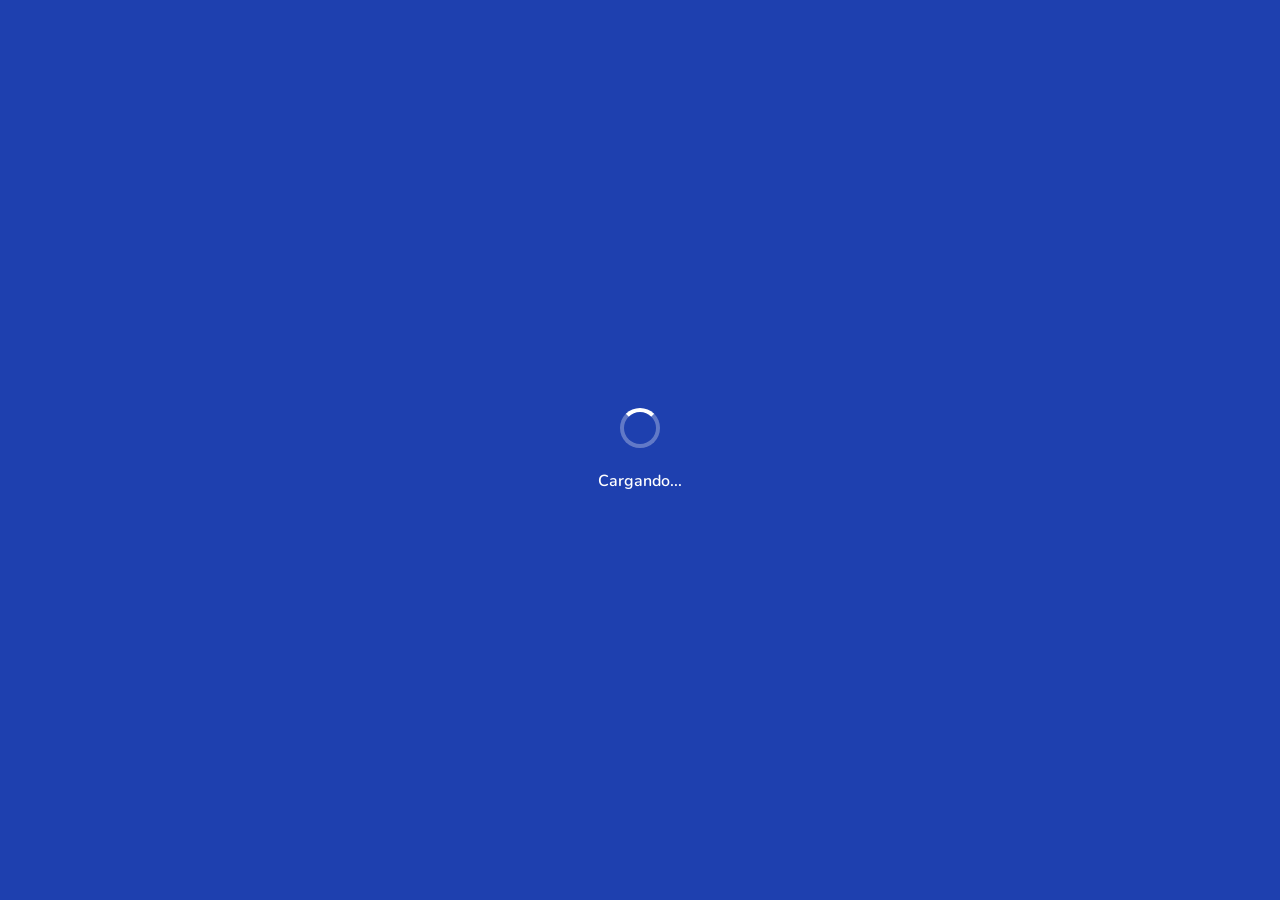
==== commit 6ed37cbb: "Mejoras: notificaciones, puntito rojo, admin, inactividad, perfil" ====
--- a/index.html
+++ b/index.html
@@ -1,11 +1,25 @@
 <!doctype html>
 <html lang="es">
+
 <head>
   <meta charset="UTF-8" />
   <meta name="viewport" content="width=device-width, initial-scale=1.0" />
   <title>MediConnect – Inicio</title>
   <link rel="stylesheet" href="style.css" />
-
+  <script>
+  // Redirigir INMEDIATAMENTE si hay sesión
+  (function() {
+    const user = localStorage.getItem('mc_user');
+    if (user) {
+      try {
+        const parsed = JSON.parse(user);
+        if (parsed && parsed.id) {
+          window.location.replace('dashboard.html');
+        }
+      } catch(e) {}
+    }
+  })();
+</script>
   <style>
     .auth-page {
       min-height: 100vh;
@@ -14,8 +28,12 @@
       padding: 0 0 40px 0;
     }
 
+    /* Hero */
     .auth-hero {
-      background: linear-gradient(160deg, #1e40af 0%, #3b82f6 60%, #60a5fa 100%);
+      background: linear-gradient(160deg,
+          #1e40af 0%,
+          #3b82f6 60%,
+          #60a5fa 100%);
       padding: 48px 24px 56px;
       text-align: center;
       position: relative;
@@ -83,6 +101,7 @@
       z-index: 1;
     }
 
+    /* Card Container */
     .auth-card {
       background: var(--white);
       border-radius: 24px 24px 0 0;
@@ -94,6 +113,7 @@
       box-shadow: 0 -4px 24px rgba(0, 0, 0, 0.07);
     }
 
+    /* Google Button */
     .google-auth-section {
       margin-bottom: 20px;
     }
@@ -138,6 +158,7 @@
       height: 20px;
     }
 
+    /* Divisor */
     .auth-divider {
       display: flex;
       align-items: center;
@@ -162,6 +183,7 @@
       white-space: nowrap;
     }
 
+    /* Tabs */
     .auth-tabs {
       display: flex;
       background: var(--gray-100);
@@ -190,6 +212,7 @@
       box-shadow: var(--shadow-sm);
     }
 
+    /* Role Selector */
     .role-label {
       font-size: 13px;
       font-weight: 700;
@@ -201,7 +224,7 @@
 
     .role-grid {
       display: grid;
-      grid-template-columns: repeat(2, 1fr);
+      grid-template-columns: repeat(3, 1fr);
       gap: 10px;
       margin-bottom: 20px;
     }
@@ -274,7 +297,37 @@
 </head>
 
 <body>
+  <!-- Overlay de carga (evita parpadeo) -->
+  <div id="loadingOverlay" style="
+  position: fixed;
+  top: 0;
+  left: 0;
+  width: 100%;
+  height: 100%;
+  background: #1e40af;
+  display: flex;
+  align-items: center;
+  justify-content: center;
+  z-index: 9999;
+  transition: opacity 0.3s;
+">
+    <div style="text-align: center; color: white;">
+      <div class="spinner" style="
+      width: 40px;
+      height: 40px;
+      border: 4px solid rgba(255,255,255,0.3);
+      border-top-color: white;
+      border-radius: 50%;
+      animation: spin 0.7s linear infinite;
+      margin: 0 auto 16px;
+    "></div>
+      <p style="font-family: var(--font-main); font-weight: 600;">Cargando...</p>
+    </div>
+  </div>
+
+ 
   <div class="auth-page page-no-nav">
+    <!-- Hero -->
     <div class="auth-hero fade-up">
       <div class="logo-icon">
         <svg xmlns="http://www.w3.org/2000/svg" fill="none" viewBox="0 0 24 24" stroke-width="1.8"
@@ -287,7 +340,9 @@
       <p>Conectando salud, salvando vidas.</p>
     </div>
 
+    <!-- Card -->
     <div class="auth-card">
+      <!-- Botón de Google -->
       <div class="google-auth-section fade-up delay-1">
         <button onclick="signInWithGoogle()" class="google-auth-btn" id="googleAuthBtn">
           <img src="https://www.google.com/favicon.ico" alt="Google" />
@@ -295,10 +350,12 @@
         </button>
       </div>
 
+      <!-- Divisor -->
       <div class="auth-divider fade-up delay-1">
         <span>o continúa con email</span>
       </div>
 
+      <!-- Tabs -->
       <div class="auth-tabs fade-up delay-2">
         <button class="auth-tab active" onclick="switchTab('login')">
           Iniciar Sesión
@@ -308,6 +365,7 @@
         </button>
       </div>
 
+      <!-- LOGIN FORM -->
       <div class="form-section visible fade-up delay-2" id="loginForm">
         <div class="input-group">
           <label>Email</label>
@@ -315,12 +373,11 @@
             <svg class="input-icon" xmlns="http://www.w3.org/2000/svg" fill="none" viewBox="0 0 24 24"
               stroke-width="1.8" stroke="currentColor">
               <path stroke-linecap="round" stroke-linejoin="round"
-                d="M21.75 6.75v10.5a2.25 2.25 0 01-2.25 2.25h-15a2.25 2.25 0 01-2.25-2.25V6.75m19.5 0A2.25 2.25 0 0019.5 4.5h-15A2.25 2.25 0 002.25 6.75m19.5 0v.243a2.25 2.25 0 01-1.07 1.916l-7.5 4.615a2.25 2.25 0 01-2.36 0L3.32 8.91a2.25 2.25 0 01-1.07-1.916V6.75" />
+                d="M21.75 6.75v10.5a2.25 2.25 0 01-2.25 2.25h-15a2.25 2.25 0 01-2.25-2.25V6.75m19.5 0A2.25 2.25 0 0019.5 4.5h-15a2.25 2.25 0 00-2.25 2.25m19.5 0v.243a2.25 2.25 0 01-1.07 1.916l-7.5 4.615a2.25 2.25 0 01-2.36 0L3.32 8.91a2.25 2.25 0 01-1.07-1.916V6.75" />
             </svg>
             <input class="input-field" type="email" id="loginEmail" placeholder="correo@ejemplo.com" />
           </div>
         </div>
-
         <div class="input-group">
           <label>Contraseña</label>
           <div class="input-wrap">
@@ -332,21 +389,20 @@
             <input class="input-field" type="password" id="loginPassword" placeholder="Tu contraseña" />
           </div>
         </div>
-
         <button class="btn-primary" id="loginBtn" onclick="handleLogin()">
           Ingresar
         </button>
-
         <p class="register-link">
           <a href="#" onclick="switchTab('register')">¿No tienes cuenta? Regístrate</a>
         </p>
       </div>
 
+      <!-- REGISTER FORM -->
       <div class="form-section" id="registerForm">
+        <!-- Role Selector -->
         <div>
           <p class="role-label">Tipo de Usuario</p>
-
-          <div class="role-grid">
+          <div class="role-grid" style="grid-template-columns: repeat(2, 1fr)">
             <button class="role-btn active" onclick="selectRole(this, 'donante')">
               <svg xmlns="http://www.w3.org/2000/svg" fill="none" viewBox="0 0 24 24" stroke-width="1.8"
                 stroke="currentColor">
@@ -356,7 +412,6 @@
               Donante
               <span style="font-size: 10px; color: var(--gray-400)">Persona/Farmacia</span>
             </button>
-
             <button class="role-btn" onclick="selectRole(this, 'receptor')">
               <svg xmlns="http://www.w3.org/2000/svg" fill="none" viewBox="0 0 24 24" stroke-width="1.8"
                 stroke="currentColor">
@@ -385,7 +440,7 @@
           <div class="input-wrap">
             <svg class="input-icon" viewBox="0 0 24 24" fill="none" stroke="currentColor" stroke-width="1.8">
               <path stroke-linecap="round" stroke-linejoin="round"
-                d="M21.75 6.75v10.5a2.25 2.25 0 01-2.25 2.25h-15a2.25 2.25 0 01-2.25-2.25V6.75m19.5 0A2.25 2.25 0 0019.5 4.5h-15A2.25 2.25 0 002.25 6.75m19.5 0v.243a2.25 2.25 0 01-1.07 1.916l-7.5 4.615a2.25 2.25 0 01-2.36 0L3.32 8.91a2.25 2.25 0 01-1.07-1.916V6.75" />
+                d="M21.75 6.75v10.5a2.25 2.25 0 01-2.25 2.25h-15a2.25 2.25 0 01-2.25-2.25V6.75m19.5 0A2.25 2.25 0 0019.5 4.5h-15a2.25 2.25 0 00-2.25 2.25m19.5 0v.243a2.25 2.25 0 01-1.07 1.916l-7.5 4.615a2.25 2.25 0 01-2.36 0L3.32 8.91a2.25 2.25 0 01-1.07-1.916V6.75" />
             </svg>
             <input class="input-field" type="email" id="regEmail" placeholder="correo@ejemplo.com" />
           </div>
@@ -402,10 +457,65 @@
           </div>
         </div>
 
+        <!-- NUEVOS CAMPOS 
+          <div class="input-group">
+            <label>Teléfono</label>
+            <div class="input-wrap">
+              <svg
+                class="input-icon"
+                viewBox="0 0 24 24"
+                fill="none"
+                stroke="currentColor"
+                stroke-width="1.8"
+              >
+                <path
+                  stroke-linecap="round"
+                  stroke-linejoin="round"
+                  d="M2.25 6.75c0 8.284 6.716 15 15 15h2.25a2.25 2.25 0 002.25-2.25v-1.372c0-.516-.351-.966-.852-1.091l-4.423-1.106c-.44-.11-.902.055-1.173.417l-.97 1.293c-.282.376-.769.542-1.21.38a12.035 12.035 0 01-7.143-7.143c-.162-.441.004-.928.38-1.21l1.293-.97c.363-.271.527-.734.417-1.173L6.963 3.102a1.125 1.125 0 00-1.091-.852H4.5A2.25 2.25 0 002.25 4.5v2.25z"
+                />
+              </svg>
+              <input
+                class="input-field"
+                type="tel"
+                id="regPhone"
+                placeholder="+52 55 1234 5678"
+              />
+            </div>
+          </div>-->
+        <!--
+          <div class="input-group">
+            <label>Dirección</label>
+            <div class="input-wrap">
+              <svg
+                class="input-icon"
+                viewBox="0 0 24 24"
+                fill="none"
+                stroke="currentColor"
+                stroke-width="1.8"
+              >
+                <path
+                  stroke-linecap="round"
+                  stroke-linejoin="round"
+                  d="M15 10.5a3 3 0 11-6 0 3 3 0 016 0z"
+                />
+                <path
+                  stroke-linecap="round"
+                  stroke-linejoin="round"
+                  d="M19.5 10.5c0 7.142-7.5 11.25-7.5 11.25S4.5 17.642 4.5 10.5a7.5 7.5 0 1115 0z"
+                />
+              </svg>
+              <input
+                class="input-field"
+                type="text"
+                id="regAddress"
+                placeholder="Calle Principal 123, Ciudad"
+              />
+            </div>
+          </div>-->
+
         <button class="btn-primary" id="registerBtn" onclick="handleRegister()">
           Crear Cuenta
         </button>
-
         <p class="register-link">
           <a href="#" onclick="switchTab('login')">¿Ya tienes cuenta? Inicia sesión</a>
         </p>
@@ -417,176 +527,225 @@
 
   <div id="toast" class="toast"></div>
 
+  <!-- ===== SCRIPTS ===== -->
+
   <script src="https://cdn.jsdelivr.net/npm/@supabase/supabase-js@2"></script>
   <script src="app.js"></script>
 
   <script>
+    // ===== INICIALIZAR SUPABASE CLIENT =====
     const supabaseClient = supabase.createClient(SUPABASE_URL, SUPABASE_KEY);
-
-    let selectedRole = "donante";
-
-    document.addEventListener("DOMContentLoaded", function () {
-      document.getElementById("loginBtn").dataset.label = "Ingresar";
-      document.getElementById("registerBtn").dataset.label = "Crear Cuenta";
-      initAuthPage();
-    });
-
-    async function initAuthPage() {
-      const googleProcessed = await handleGoogleRedirect();
-
-      if (googleProcessed) return;
-
-      const { data: { session } } = await supabaseClient.auth.getSession();
-
-      if (session?.user) {
-        await processSupabaseUser(session.user);
-        return;
-      }
-
-      const localUser = mediConnect.getUser();
-
-      if (localUser) {
-        redirectBasedOnRole(localUser.rol);
-      }
-    }
-
+    console.log("✅ Supabase Client inicializado");
+
+    // ===== FUNCIÓN PRINCIPAL: DETECTAR TOKEN DE GOOGLE =====
     async function handleGoogleRedirect() {
+      // Verificar si hay token en la URL
       const hasToken =
         window.location.hash && window.location.hash.includes("access_token");
 
-      if (!hasToken) return false;
+      if (!hasToken) {
+        console.log("👋 No hay token en URL, mostrando login normal");
+        return false;
+      }
+
+      console.log("🔑 Token detectado en URL, procesando...");
 
       try {
-        await new Promise(resolve => setTimeout(resolve, 1000));
-
-        const { data: { session }, error } = await supabaseClient.auth.getSession();
-
-        if (error || !session?.user) return false;
-
-        await processSupabaseUser(session.user);
-        return true;
-
+        // Esperar a que Supabase procese el token
+        await new Promise((resolve) => setTimeout(resolve, 1000));
+
+        // Obtener la sesión
+        const {
+          data: { session },
+          error,
+        } = await supabaseClient.auth.getSession();
+
+        if (error) {
+          console.error("❌ Error al obtener sesión:", error);
+          return false;
+        }
+
+        if (!session?.user) {
+          console.log("❌ No se encontró sesión después del redirect");
+          return false;
+        }
+
+        console.log("✅ Sesión de Google válida");
+        console.log("📧 Email:", session.user.email);
+        console.log("👤 Nombre:", session.user.user_metadata?.full_name);
+
+        const userEmail = session.user.email;
+        const userName =
+          session.user.user_metadata?.full_name || userEmail.split("@")[0];
+
+        // Buscar si el usuario ya existe
+        console.log("🔍 Buscando usuario en BD...");
+        const query = `email=eq.${encodeURIComponent(userEmail)}`;
+        const existingUsers = await sb.select("usuarios", query);
+
+        if (existingUsers && existingUsers.length > 0) {
+          console.log("✅ Usuario encontrado:", existingUsers[0].nombre);
+          mediConnect.saveUser(existingUsers[0]);
+          window.location.href = "dashboard.html";
+          return true;
+        }
+
+        // Crear nuevo usuario
+        console.log("🆕 Creando nuevo usuario...");
+        const newUser = {
+          nombre: userName,
+          email: userEmail,
+          password: "google_" + Date.now(),
+          rol: "donante",
+          //rol: 'receptor'
+        };
+
+        console.log("📝 Insertando:", newUser);
+        const createdUser = await sb.insert("usuarios", newUser);
+        console.log("📊 Resultado:", createdUser);
+
+        if (createdUser && createdUser.id) {
+          console.log("✅ Usuario creado exitosamente");
+          mediConnect.saveUser(createdUser);
+          window.location.href = "dashboard.html";
+          return true;
+        } else {
+          console.error("❌ No se pudo crear el usuario");
+          return false;
+        }
       } catch (error) {
-        console.error("Error en Google Redirect:", error);
-        showToast("Error al iniciar con Google", "error");
+        console.error("❌ Error en handleGoogleRedirect:", error);
         return false;
       }
     }
 
-    async function processSupabaseUser(authUser) {
-      const email = authUser.email;
-      const name = authUser.user_metadata?.full_name || email.split("@")[0];
-
-      const query = `email=eq.${encodeURIComponent(email)}`;
-      const users = await sb.select("usuarios", query);
-
-      if (users && users.length > 0) {
-        mediConnect.saveUser(users[0]);
-        redirectBasedOnRole(users[0].rol);
-        return;
-      }
-
-      const newUser = {
-        nombre: name,
-        email: email,
-        password: "google_" + Date.now(),
-        rol: "donante",
-        avatar_url: authUser.user_metadata?.avatar_url || null
-      };
-
-      const createdUser = await sb.insert("usuarios", newUser);
-
-      if (createdUser && createdUser.id) {
-        mediConnect.saveUser(createdUser);
-        redirectBasedOnRole(createdUser.rol);
-        return;
-      }
-
-      showToast("No se pudo crear el usuario con Google", "error");
-    }
-
+    // ===== FUNCIÓN SIGN IN WITH GOOGLE =====
     async function signInWithGoogle() {
       const googleBtn = document.getElementById("googleAuthBtn");
 
       try {
-        googleBtn.innerHTML = '<span class="spinner"></span> Conectando...';
-        googleBtn.disabled = true;
-
-        const { error } = await supabaseClient.auth.signInWithOAuth({
+        if (googleBtn) {
+          googleBtn.innerHTML = '<span class="spinner"></span> Conectando...';
+          googleBtn.disabled = true;
+        }
+
+        console.log("🚀 Iniciando autenticación con Google...");
+
+        const { data, error } = await supabaseClient.auth.signInWithOAuth({
           provider: "google",
           options: {
-            redirectTo: window.location.origin + "/index.html"
-          }
+            redirectTo: window.location.origin + "/dashboard.html",
+          },
         });
 
         if (error) throw error;
-
       } catch (error) {
-        console.error(error);
-
-        googleBtn.innerHTML =
-          '<img src="https://www.google.com/favicon.ico" alt="Google" /> Continuar con Google';
-        googleBtn.disabled = false;
-
-        showToast("Error al conectar con Google", "error");
-      }
-    }
-
+        console.error("❌ Error:", error.message);
+
+        if (googleBtn) {
+          googleBtn.innerHTML =
+            '<img src="https://www.google.com/favicon.ico" alt="Google"> Continuar con Google';
+          googleBtn.disabled = false;
+        }
+
+        alert("Error al conectar con Google: " + error.message);
+      }
+    }
+
+    // ===== REDIRECCIÓN POR ROL =====
     function redirectBasedOnRole(rol) {
       const pages = {
         donante: "dashboard.html",
         receptor: "dashboard.html",
         validador: "dashboard.html",
-        administrador: "dashboard.html"
+        administrador: "dashboard.html",
       };
-
       window.location.href = pages[rol] || "dashboard.html";
     }
 
+    // ===== INICIAR: Verificar si venimos de Google =====
+(async function init() {
+  console.log("🔍 Iniciando verificación...");
+
+  // PRIMERO: Verificar si hay token de Google
+  const googleProcessed = await handleGoogleRedirect();
+  if (googleProcessed) {
+    console.log("✅ Google procesado, redirigiendo...");
+    return;
+  }
+
+  // SEGUNDO: Verificar sesión existente
+  const { data: { session } } = await supabaseClient.auth.getSession();
+  if (session?.user) {
+    console.log("✅ Sesión existente, redirigiendo...");
+    const email = session.user.email;
+    const query = `email=eq.${encodeURIComponent(email)}`;
+    const users = await sb.select("usuarios", query);
+    if (users && users.length > 0) {
+      mediConnect.saveUser(users[0]);
+      redirectBasedOnRole(users[0].rol);
+    }
+    return;
+  }
+
+  console.log("👋 No hay sesión, mostrando login");
+  
+  // ✅ OCULTAR OVERLAY CUANDO NO HAY SESIÓN
+  const overlay = document.getElementById('loadingOverlay');
+  if (overlay) {
+    overlay.style.opacity = '0';
+    setTimeout(() => overlay.remove(), 300);
+  }
+})();
+
+    // ===== FUNCIONES DE UI =====
+    let selectedRole = "donante";
+
     function switchTab(tab) {
-      document.querySelectorAll(".auth-tab").forEach(function (button, index) {
-        const isLogin = index === 0 && tab === "login";
-        const isRegister = index === 1 && tab === "register";
-        button.classList.toggle("active", isLogin || isRegister);
+      document.querySelectorAll(".auth-tab").forEach((t, i) => {
+        t.classList.toggle(
+          "active",
+          (i === 0 && tab === "login") || (i === 1 && tab === "register"),
+        );
       });
-
-      document.getElementById("loginForm").classList.toggle("visible", tab === "login");
-      document.getElementById("registerForm").classList.toggle("visible", tab === "register");
+      document
+        .getElementById("loginForm")
+        .classList.toggle("visible", tab === "login");
+      document
+        .getElementById("registerForm")
+        .classList.toggle("visible", tab === "register");
     }
 
     function selectRole(el, role) {
-      document.querySelectorAll(".role-btn").forEach(function (button) {
-        button.classList.remove("active");
-      });
-
+      document
+        .querySelectorAll(".role-btn")
+        .forEach((b) => b.classList.remove("active"));
       el.classList.add("active");
       selectedRole = role;
     }
 
     function showToast(msg, type = "") {
-      const toast = document.getElementById("toast");
-
-      if (!toast) return;
-
-      toast.textContent = msg;
-      toast.className = "toast " + type;
-      toast.classList.add("show");
-
-      setTimeout(function () {
-        toast.classList.remove("show");
-      }, 2800);
+      const t = document.getElementById("toast");
+      if (t) {
+        t.textContent = msg;
+        t.className = "toast " + type;
+        t.classList.add("show");
+        setTimeout(() => t.classList.remove("show"), 2800);
+      }
     }
 
     function setLoading(btnId, loading) {
       const btn = document.getElementById(btnId);
-
-      if (!btn) return;
-
-      btn.disabled = loading;
-      btn.innerHTML = loading
-        ? '<span class="spinner"></span>'
-        : btn.dataset.label;
-    }
+      if (btn) {
+        btn.disabled = loading;
+        btn.innerHTML = loading
+          ? '<span class="spinner"></span>'
+          : btn.dataset.label;
+      }
+    }
+
+    document.getElementById("loginBtn").dataset.label = "Ingresar";
+    document.getElementById("registerBtn").dataset.label = "Crear Cuenta";
 
     async function handleLogin() {
       const email = document.getElementById("loginEmail").value.trim();
@@ -598,29 +757,19 @@
       }
 
       setLoading("loginBtn", true);
-
       try {
         const ok = await mediConnect.login(email, password);
-
-        if (!ok) {
+        if (ok) {
+          const user = mediConnect.getUser();
+          showToast("¡Bienvenido, " + user.nombre + "!", "success");
+          setTimeout(() => redirectBasedOnRole(user.rol), 900);
+        } else {
           showToast("Credenciales incorrectas", "error");
-          return;
-        }
-
-        const user = mediConnect.getUser();
-
-        showToast("¡Bienvenido, " + user.nombre + "!", "success");
-
-        setTimeout(function () {
-          redirectBasedOnRole(user.rol);
-        }, 900);
-
-      } catch (error) {
-        console.error(error);
+        }
+      } catch (e) {
         showToast("Error al ingresar", "error");
-      } finally {
-        setLoading("loginBtn", false);
-      }
+      }
+      setLoading("loginBtn", false);
     }
 
     async function handleRegister() {
@@ -632,65 +781,67 @@
         showToast("Completa los campos obligatorios", "error");
         return;
       }
-
       if (pass.length < 6) {
         showToast("Mínimo 6 caracteres", "error");
         return;
       }
 
       setLoading("registerBtn", true);
-
       try {
         const result = await mediConnect.register(
           name,
           email,
           pass,
-          selectedRole
+          selectedRole,
         );
 
+        console.log("Resultado:", result, typeof result);
+
+        // CASO 1: Email duplicado (false, null, o success: false)
         if (
           result === false ||
           result === null ||
           (result && result.success === false)
         ) {
           showToast("El email ya está registrado", "error");
-
-          setTimeout(function () {
-            switchTab("login");
-          }, 1500);
-
-          return;
-        }
-
-        if (result === true || (result && result.success === true)) {
+          setTimeout(() => switchTab("login"), 1500);
+        }
+        // CASO 2: Registro exitoso (true o success: true)
+        else if (result === true || (result && result.success === true)) {
           showToast("¡Cuenta creada exitosamente!", "success");
 
+          // Limpiar campos
           document.getElementById("regName").value = "";
           document.getElementById("regEmail").value = "";
           document.getElementById("regPassword").value = "";
 
-          setTimeout(function () {
+          // Redirigir al dashboard o cambiar a login
+          setTimeout(() => {
             const user = mediConnect.getUser();
-
             if (user) {
               redirectBasedOnRole(user.rol);
             } else {
               switchTab("login");
             }
           }, 1500);
-
-          return;
-        }
-
-        showToast((result && result.message) || "Error al crear cuenta", "error");
-
-      } catch (error) {
-        console.error(error);
+        }
+        // CASO 3: Otro error
+        else {
+          const mensaje =
+            (result && result.message) || "Error al crear cuenta";
+          showToast(mensaje, "error");
+        }
+      } catch (e) {
+        console.error("Error:", e);
         showToast("Error al registrarse", "error");
-      } finally {
-        setLoading("registerBtn", false);
-      }
-    }
+      }
+      setLoading("registerBtn", false);
+    }
+
+    console.log("✅ Index.html listo");
+
+
   </script>
 </body>
+
 </html>
--- a/style.css
+++ b/style.css
@@ -1111,373 +1111,42 @@
   margin-bottom: 16px;
 }
 
-/* ===== SCANNER CUSTOM STYLES ===== */
-.scanner-area {
-  background: var(--white);
-  border: 2px dashed var(--gray-200);
-  border-radius: var(--radius);
-  padding: 24px;
-  display: flex;
-  flex-direction: column;
-  align-items: center;
-  gap: 12px;
-  cursor: pointer;
-  transition: all 0.2s;
-}
-
-.scanner-area:hover {
-  border-color: var(--primary);
-  background: var(--primary-light);
-}
-
-.scanner-area span {
-  font-size: 13px;
-  font-weight: 700;
-  color: var(--primary);
-  text-transform: uppercase;
-  letter-spacing: 0.5px;
-}
-
-.scan-line {
-  position: absolute;
-  top: 0;
-  left: 0;
-  width: 100%;
-  height: 4px;
-  background: var(--primary);
-  box-shadow: 0 0 12px var(--primary);
-  animation: scan 2s linear infinite;
-  z-index: 10;
-  opacity: 0.8;
-}
-
-@keyframes scan {
-  0% {
-    top: 0;
+  /* Ocultar contenido hasta que esté listo */
+  .page {
+    opacity: 0;
+    transition: opacity 0.2s;
   }
-
-  50% {
-    top: 100%;
+  .page.loaded {
+    opacity: 1;
   }
-
-  100% {
-    top: 0;
+  
+  /* Esqueleto de carga (skeleton) */
+  .skeleton {
+    background: linear-gradient(90deg, #f0f0f0 25%, #e0e0e0 50%, #f0f0f0 75%);
+    background-size: 200% 100%;
+    animation: shimmer 1.5s infinite;
+    border-radius: 8px;
   }
-}
-
-#reader video,
-#scannerVideo {
-  object-fit: cover !important;
-  width: 100% !important;
-  height: 100% !important;
-  min-height: 250px;
-  background: #000;
-}
-
-#reader__scan_region {
-  background: transparent !important;
-}
-
-#reader__dashboard_section_csr button {
-  background: var(--primary-gradient) !important;
-  color: white !important;
-  border: none !important;
-  border-radius: 8px !important;
-  padding: 8px 16px !important;
-  font-family: var(--font-main) !important;
-  font-weight: 700 !important;
-  cursor: pointer !important;
-}
-
-/* ===== AUTH PAGES ===== */
-.auth-page {
-  min-height: 100vh;
-  display: flex;
-  flex-direction: column;
-  padding: 0 0 40px 0;
-}
-
-.auth-hero {
-  background: linear-gradient(160deg, #1e40af 0%, #3B82F6 60%, #60A5FA 100%);
-  padding: 48px 24px 56px;
-  text-align: center;
-  position: relative;
-  overflow: hidden;
-}
-
-.auth-hero::before {
-  content: '';
-  position: absolute;
-  width: 260px;
-  height: 260px;
-  background: rgba(255, 255, 255, 0.06);
-  border-radius: 50%;
-  bottom: -80px;
-  right: -60px;
-}
-
-.auth-hero::after {
-  content: '';
-  position: absolute;
-  width: 140px;
-  height: 140px;
-  background: rgba(255, 255, 255, 0.07);
-  border-radius: 50%;
-  top: -30px;
-  left: -30px;
-}
-
-.logo-icon {
-  width: 70px;
-  height: 70px;
-  background: rgba(255, 255, 255, 0.18);
-  border-radius: 20px;
-  display: inline-flex;
-  align-items: center;
-  justify-content: center;
-  margin-bottom: 16px;
-  backdrop-filter: blur(8px);
-  border: 1px solid rgba(255, 255, 255, 0.25);
-  box-shadow: 0 8px 24px rgba(0, 0, 0, 0.15);
-  position: relative;
-  z-index: 1;
-}
-
-.logo-icon svg {
-  width: 36px;
-  height: 36px;
-  color: white;
-}
-
-.auth-hero h1 {
-  font-family: var(--font-title);
-  font-size: 28px;
-  font-weight: 700;
-  color: white;
-  margin-bottom: 6px;
-  position: relative;
-  z-index: 1;
-}
-
-.auth-hero p {
-  font-size: 14px;
-  color: rgba(255, 255, 255, 0.82);
-  position: relative;
-  z-index: 1;
-}
-
-.auth-card {
-  background: var(--white);
-  border-radius: 24px 24px 0 0;
-  margin-top: -20px;
-  padding: 28px 24px;
-  flex: 1;
-  position: relative;
-  z-index: 2;
-  box-shadow: 0 -4px 24px rgba(0, 0, 0, 0.07);
-}
-
-.google-auth-section {
-  margin-bottom: 20px;
-}
-
-.google-auth-btn {
-  display: flex;
-  align-items: center;
-  justify-content: center;
-  gap: 12px;
-  width: 100%;
-  padding: 14px;
-  background: var(--white);
-  border: 2px solid var(--gray-200);
-  border-radius: var(--radius-sm);
-  font-size: 15px;
-  font-weight: 700;
-  font-family: var(--font-main);
-  color: var(--gray-800);
-  cursor: pointer;
-  transition: all 0.2s ease;
-  box-shadow: var(--shadow-sm);
-}
-
-.google-auth-btn:hover {
-  border-color: #4285F4;
-  background: #F8FBFF;
-  box-shadow: 0 4px 12px rgba(66, 133, 244, 0.15);
-  transform: translateY(-1px);
-}
-
-.google-auth-btn:active {
-  transform: scale(0.98);
-}
-
-.google-auth-btn:disabled {
-  opacity: 0.7;
-  cursor: not-allowed;
-}
-
-.google-auth-btn img {
-  width: 20px;
-  height: 20px;
-}
-
-.auth-divider {
-  display: flex;
-  align-items: center;
-  gap: 12px;
-  margin: 20px 0;
-}
-
-.auth-divider::before,
-.auth-divider::after {
-  content: '';
-  flex: 1;
-  height: 1px;
-  background: var(--gray-200);
-}
-
-.auth-divider span {
-  font-size: 12px;
-  font-weight: 700;
-  color: var(--gray-400);
-  text-transform: uppercase;
-  letter-spacing: 0.5px;
-  white-space: nowrap;
-}
-
-.auth-tabs {
-  display: flex;
-  background: var(--gray-100);
-  border-radius: 12px;
-  padding: 4px;
-  margin-bottom: 24px;
-}
-
-.auth-tab {
-  flex: 1;
-  padding: 10px;
-  border: none;
-  background: transparent;
-  border-radius: 9px;
-  font-size: 14px;
-  font-weight: 700;
-  font-family: var(--font-main);
-  color: var(--gray-400);
-  cursor: pointer;
-  transition: all 0.2s;
-}
-
-.auth-tab.active {
-  background: var(--white);
-  color: var(--primary);
-  box-shadow: var(--shadow-sm);
-}
-
-.role-label {
-  font-size: 13px;
-  font-weight: 700;
-  color: var(--gray-600);
-  text-transform: uppercase;
-  letter-spacing: 0.5px;
-  margin-bottom: 10px;
-}
-
-.role-grid {
-  display: grid;
-  grid-template-columns: repeat(2, 1fr);
-  gap: 10px;
-  margin-bottom: 20px;
-}
-
-.role-btn {
-  border: 2px solid var(--gray-200);
-  border-radius: var(--radius);
-  padding: 14px 8px;
-  background: var(--white);
-  cursor: pointer;
-  display: flex;
-  flex-direction: column;
-  align-items: center;
-  gap: 6px;
-  font-size: 12px;
-  font-weight: 700;
-  font-family: var(--font-main);
-  color: var(--gray-600);
-  transition: all 0.2s;
-}
-
-.role-btn.active {
-  border-color: var(--primary);
-  background: var(--primary-light);
-  color: var(--primary);
-}
-
-.role-btn svg {
-  width: 22px;
-  height: 22px;
-}
-
-.role-btn.active svg {
-  stroke: var(--primary);
-}
-
-.form-section {
-  display: none;
-  flex-direction: column;
-  gap: 16px;
-}
-
-.form-section.visible {
-  display: flex;
-}
-
-.footer-text {
-  text-align: center;
-  font-size: 12px;
-  color: var(--gray-400);
-  margin-top: 20px;
-}
-
-.register-link {
-  text-align: center;
-  font-size: 13px;
-  margin-top: 8px;
-}
-
-.register-link a {
-  color: var(--primary);
-  text-decoration: none;
-  font-weight: 600;
-}
-
-.register-link a:hover {
-  text-decoration: underline;
-}
-
-.modal h3 {
-  font-family: var(--font-title);
-  font-size: 20px;
-  font-weight: 700;
-  margin-bottom: 8px;
-  color: var(--gray-800);
-}
-
-.modal p {
-  font-size: 14px;
-  color: var(--gray-400);
-  margin-bottom: 20px;
-}
-
-.modal .btn-primary {
-  margin-bottom: 10px;
-}
-
-.modal .btn-secondary {
-  border: none;
-  color: var(--gray-400);
-}
-
-.modal .btn-secondary:hover {
-  background: var(--gray-100);
-  color: var(--gray-600);
-}
+  
+  @keyframes shimmer {
+    0% { background-position: 200% 0; }
+    100% { background-position: -200% 0; }
+  }
+  
+  /* Valores por defecto neutros (evitan parpadeo) */
+  .profile-badge {
+    min-width: 120px;
+    min-height: 24px;
+  }
+  
+  #greeting {
+    min-height: 28px;
+  }
+  
+  #roleBadgeContainer {
+    min-height: 28px;
+  }
+
+   @keyframes spin {
+  to { transform: rotate(360deg); }
+  }
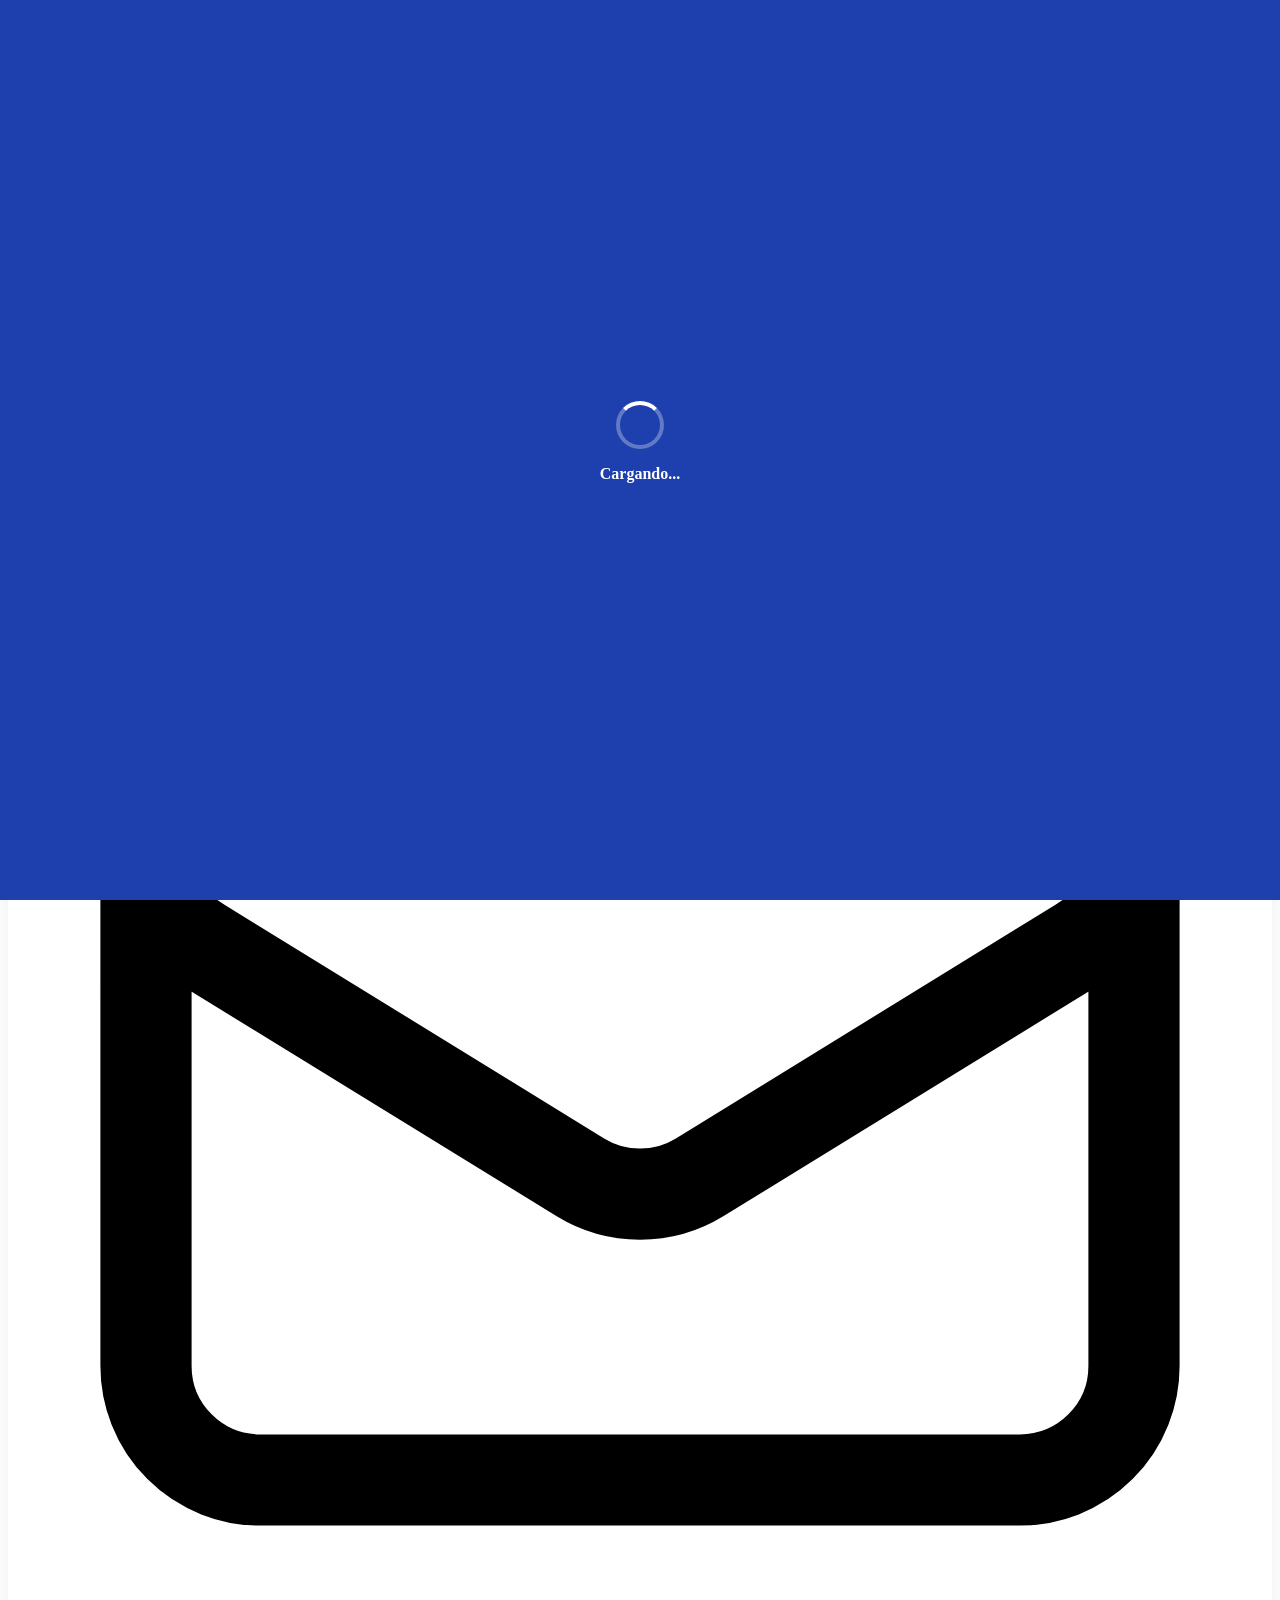
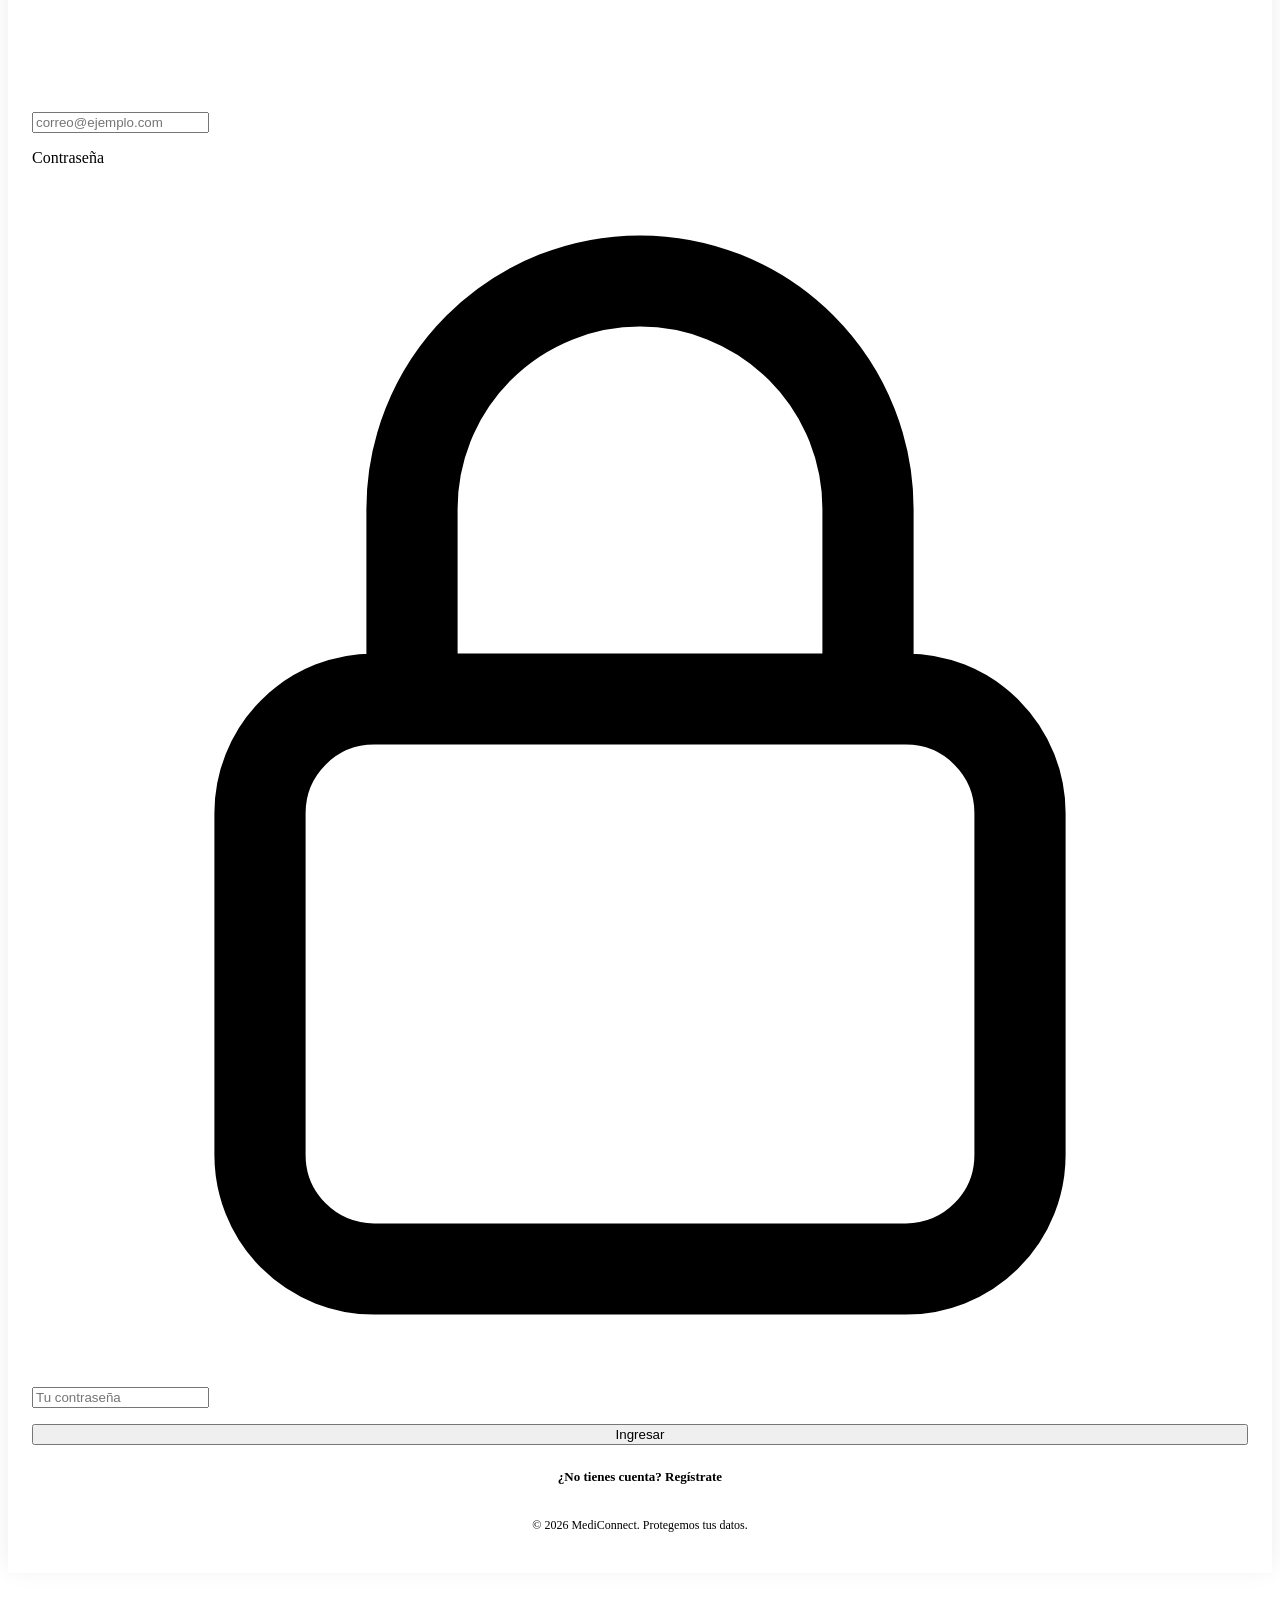
==== commit e799ba7a: "Merge branch 'main' into feature/cambios-manuel" ====
--- a/index.html
+++ b/index.html
@@ -6,20 +6,21 @@
   <meta name="viewport" content="width=device-width, initial-scale=1.0" />
   <title>MediConnect – Inicio</title>
   <link rel="stylesheet" href="style.css" />
+
   <script>
-  // Redirigir INMEDIATAMENTE si hay sesión
-  (function() {
-    const user = localStorage.getItem('mc_user');
-    if (user) {
-      try {
-        const parsed = JSON.parse(user);
-        if (parsed && parsed.id) {
-          window.location.replace('dashboard.html');
-        }
-      } catch(e) {}
-    }
-  })();
-</script>
+    (function () {
+      const user = localStorage.getItem("mc_user");
+      if (user) {
+        try {
+          const parsed = JSON.parse(user);
+          if (parsed && parsed.id) {
+            window.location.replace("dashboard.html");
+          }
+        } catch (e) { }
+      }
+    })();
+  </script>
+
   <style>
     .auth-page {
       min-height: 100vh;
@@ -28,12 +29,8 @@
       padding: 0 0 40px 0;
     }
 
-    /* Hero */
     .auth-hero {
-      background: linear-gradient(160deg,
-          #1e40af 0%,
-          #3b82f6 60%,
-          #60a5fa 100%);
+      background: linear-gradient(160deg, #1e40af 0%, #3b82f6 60%, #60a5fa 100%);
       padding: 48px 24px 56px;
       text-align: center;
       position: relative;
@@ -101,7 +98,6 @@
       z-index: 1;
     }
 
-    /* Card Container */
     .auth-card {
       background: var(--white);
       border-radius: 24px 24px 0 0;
@@ -113,7 +109,6 @@
       box-shadow: 0 -4px 24px rgba(0, 0, 0, 0.07);
     }
 
-    /* Google Button */
     .google-auth-section {
       margin-bottom: 20px;
     }
@@ -158,7 +153,6 @@
       height: 20px;
     }
 
-    /* Divisor */
     .auth-divider {
       display: flex;
       align-items: center;
@@ -183,7 +177,6 @@
       white-space: nowrap;
     }
 
-    /* Tabs */
     .auth-tabs {
       display: flex;
       background: var(--gray-100);
@@ -212,7 +205,6 @@
       box-shadow: var(--shadow-sm);
     }
 
-    /* Role Selector */
     .role-label {
       font-size: 13px;
       font-weight: 700;
@@ -224,7 +216,7 @@
 
     .role-grid {
       display: grid;
-      grid-template-columns: repeat(3, 1fr);
+      grid-template-columns: repeat(2, 1fr);
       gap: 10px;
       margin-bottom: 20px;
     }
@@ -297,37 +289,34 @@
 </head>
 
 <body>
-  <!-- Overlay de carga (evita parpadeo) -->
   <div id="loadingOverlay" style="
-  position: fixed;
-  top: 0;
-  left: 0;
-  width: 100%;
-  height: 100%;
-  background: #1e40af;
-  display: flex;
-  align-items: center;
-  justify-content: center;
-  z-index: 9999;
-  transition: opacity 0.3s;
-">
+    position: fixed;
+    top: 0;
+    left: 0;
+    width: 100%;
+    height: 100%;
+    background: #1e40af;
+    display: flex;
+    align-items: center;
+    justify-content: center;
+    z-index: 9999;
+    transition: opacity 0.3s;
+  ">
     <div style="text-align: center; color: white;">
       <div class="spinner" style="
-      width: 40px;
-      height: 40px;
-      border: 4px solid rgba(255,255,255,0.3);
-      border-top-color: white;
-      border-radius: 50%;
-      animation: spin 0.7s linear infinite;
-      margin: 0 auto 16px;
-    "></div>
+        width: 40px;
+        height: 40px;
+        border: 4px solid rgba(255,255,255,0.3);
+        border-top-color: white;
+        border-radius: 50%;
+        animation: spin 0.7s linear infinite;
+        margin: 0 auto 16px;
+      "></div>
       <p style="font-family: var(--font-main); font-weight: 600;">Cargando...</p>
     </div>
   </div>
 
- 
   <div class="auth-page page-no-nav">
-    <!-- Hero -->
     <div class="auth-hero fade-up">
       <div class="logo-icon">
         <svg xmlns="http://www.w3.org/2000/svg" fill="none" viewBox="0 0 24 24" stroke-width="1.8"
@@ -340,9 +329,7 @@
       <p>Conectando salud, salvando vidas.</p>
     </div>
 
-    <!-- Card -->
     <div class="auth-card">
-      <!-- Botón de Google -->
       <div class="google-auth-section fade-up delay-1">
         <button onclick="signInWithGoogle()" class="google-auth-btn" id="googleAuthBtn">
           <img src="https://www.google.com/favicon.ico" alt="Google" />
@@ -350,12 +337,10 @@
         </button>
       </div>
 
-      <!-- Divisor -->
       <div class="auth-divider fade-up delay-1">
         <span>o continúa con email</span>
       </div>
 
-      <!-- Tabs -->
       <div class="auth-tabs fade-up delay-2">
         <button class="auth-tab active" onclick="switchTab('login')">
           Iniciar Sesión
@@ -365,7 +350,6 @@
         </button>
       </div>
 
-      <!-- LOGIN FORM -->
       <div class="form-section visible fade-up delay-2" id="loginForm">
         <div class="input-group">
           <label>Email</label>
@@ -378,6 +362,7 @@
             <input class="input-field" type="email" id="loginEmail" placeholder="correo@ejemplo.com" />
           </div>
         </div>
+
         <div class="input-group">
           <label>Contraseña</label>
           <div class="input-wrap">
@@ -389,20 +374,21 @@
             <input class="input-field" type="password" id="loginPassword" placeholder="Tu contraseña" />
           </div>
         </div>
+
         <button class="btn-primary" id="loginBtn" onclick="handleLogin()">
           Ingresar
         </button>
+
         <p class="register-link">
           <a href="#" onclick="switchTab('register')">¿No tienes cuenta? Regístrate</a>
         </p>
       </div>
 
-      <!-- REGISTER FORM -->
       <div class="form-section" id="registerForm">
-        <!-- Role Selector -->
         <div>
           <p class="role-label">Tipo de Usuario</p>
-          <div class="role-grid" style="grid-template-columns: repeat(2, 1fr)">
+
+          <div class="role-grid">
             <button class="role-btn active" onclick="selectRole(this, 'donante')">
               <svg xmlns="http://www.w3.org/2000/svg" fill="none" viewBox="0 0 24 24" stroke-width="1.8"
                 stroke="currentColor">
@@ -412,6 +398,7 @@
               Donante
               <span style="font-size: 10px; color: var(--gray-400)">Persona/Farmacia</span>
             </button>
+
             <button class="role-btn" onclick="selectRole(this, 'receptor')">
               <svg xmlns="http://www.w3.org/2000/svg" fill="none" viewBox="0 0 24 24" stroke-width="1.8"
                 stroke="currentColor">
@@ -457,65 +444,10 @@
           </div>
         </div>
 
-        <!-- NUEVOS CAMPOS 
-          <div class="input-group">
-            <label>Teléfono</label>
-            <div class="input-wrap">
-              <svg
-                class="input-icon"
-                viewBox="0 0 24 24"
-                fill="none"
-                stroke="currentColor"
-                stroke-width="1.8"
-              >
-                <path
-                  stroke-linecap="round"
-                  stroke-linejoin="round"
-                  d="M2.25 6.75c0 8.284 6.716 15 15 15h2.25a2.25 2.25 0 002.25-2.25v-1.372c0-.516-.351-.966-.852-1.091l-4.423-1.106c-.44-.11-.902.055-1.173.417l-.97 1.293c-.282.376-.769.542-1.21.38a12.035 12.035 0 01-7.143-7.143c-.162-.441.004-.928.38-1.21l1.293-.97c.363-.271.527-.734.417-1.173L6.963 3.102a1.125 1.125 0 00-1.091-.852H4.5A2.25 2.25 0 002.25 4.5v2.25z"
-                />
-              </svg>
-              <input
-                class="input-field"
-                type="tel"
-                id="regPhone"
-                placeholder="+52 55 1234 5678"
-              />
-            </div>
-          </div>-->
-        <!--
-          <div class="input-group">
-            <label>Dirección</label>
-            <div class="input-wrap">
-              <svg
-                class="input-icon"
-                viewBox="0 0 24 24"
-                fill="none"
-                stroke="currentColor"
-                stroke-width="1.8"
-              >
-                <path
-                  stroke-linecap="round"
-                  stroke-linejoin="round"
-                  d="M15 10.5a3 3 0 11-6 0 3 3 0 016 0z"
-                />
-                <path
-                  stroke-linecap="round"
-                  stroke-linejoin="round"
-                  d="M19.5 10.5c0 7.142-7.5 11.25-7.5 11.25S4.5 17.642 4.5 10.5a7.5 7.5 0 1115 0z"
-                />
-              </svg>
-              <input
-                class="input-field"
-                type="text"
-                id="regAddress"
-                placeholder="Calle Principal 123, Ciudad"
-              />
-            </div>
-          </div>-->
-
         <button class="btn-primary" id="registerBtn" onclick="handleRegister()">
           Crear Cuenta
         </button>
+
         <p class="register-link">
           <a href="#" onclick="switchTab('login')">¿Ya tienes cuenta? Inicia sesión</a>
         </p>
@@ -527,99 +459,129 @@
 
   <div id="toast" class="toast"></div>
 
-  <!-- ===== SCRIPTS ===== -->
-
   <script src="https://cdn.jsdelivr.net/npm/@supabase/supabase-js@2"></script>
   <script src="app.js"></script>
 
   <script>
-    // ===== INICIALIZAR SUPABASE CLIENT =====
     const supabaseClient = supabase.createClient(SUPABASE_URL, SUPABASE_KEY);
-    console.log("✅ Supabase Client inicializado");
-
-    // ===== FUNCIÓN PRINCIPAL: DETECTAR TOKEN DE GOOGLE =====
+
+    let selectedRole = "donante";
+
+    document.addEventListener("DOMContentLoaded", function () {
+      const loginBtn = document.getElementById("loginBtn");
+      const registerBtn = document.getElementById("registerBtn");
+
+      if (loginBtn) loginBtn.dataset.label = "Ingresar";
+      if (registerBtn) registerBtn.dataset.label = "Crear Cuenta";
+
+      initAuthPage();
+    });
+
+    async function initAuthPage() {
+      const googleProcessed = await handleGoogleRedirect();
+
+      if (googleProcessed) return;
+
+      const {
+        data: { session }
+      } = await supabaseClient.auth.getSession();
+
+      if (session?.user) {
+        await processSupabaseUser(session.user);
+        return;
+      }
+
+      const localUser = mediConnect.getUser();
+
+      if (localUser) {
+        redirectBasedOnRole(localUser.rol);
+        return;
+      }
+
+      hideLoadingOverlay();
+    }
+
+    function hideLoadingOverlay() {
+      const overlay = document.getElementById("loadingOverlay");
+
+      if (overlay) {
+        overlay.style.opacity = "0";
+        setTimeout(() => overlay.remove(), 300);
+      }
+    }
+
     async function handleGoogleRedirect() {
-      // Verificar si hay token en la URL
       const hasToken =
         window.location.hash && window.location.hash.includes("access_token");
 
-      if (!hasToken) {
-        console.log("👋 No hay token en URL, mostrando login normal");
-        return false;
-      }
-
-      console.log("🔑 Token detectado en URL, procesando...");
+      if (!hasToken) return false;
 
       try {
-        // Esperar a que Supabase procese el token
-        await new Promise((resolve) => setTimeout(resolve, 1000));
-
-        // Obtener la sesión
+        await new Promise(resolve => setTimeout(resolve, 1000));
+
         const {
           data: { session },
-          error,
+          error
         } = await supabaseClient.auth.getSession();
 
-        if (error) {
-          console.error("❌ Error al obtener sesión:", error);
+        if (error || !session?.user) {
+          hideLoadingOverlay();
           return false;
         }
 
-        if (!session?.user) {
-          console.log("❌ No se encontró sesión después del redirect");
-          return false;
+        await processSupabaseUser(session.user);
+        return true;
+      } catch (error) {
+        console.error("Error en Google Redirect:", error);
+        showToast("Error al iniciar con Google", "error");
+        hideLoadingOverlay();
+        return false;
+      }
+    }
+
+    async function processSupabaseUser(authUser) {
+      const email = authUser.email;
+      const name = authUser.user_metadata?.full_name || email.split("@")[0];
+
+      const query = `email=eq.${encodeURIComponent(email)}`;
+      const users = await sb.select("usuarios", query);
+
+      if (users && users.length > 0) {
+        const user = users[0];
+
+        if (!user.avatar_url && authUser.user_metadata?.avatar_url) {
+          await sb.update("usuarios", user.id, {
+            avatar_url: authUser.user_metadata.avatar_url
+          });
+
+          user.avatar_url = authUser.user_metadata.avatar_url;
         }
 
-        console.log("✅ Sesión de Google válida");
-        console.log("📧 Email:", session.user.email);
-        console.log("👤 Nombre:", session.user.user_metadata?.full_name);
-
-        const userEmail = session.user.email;
-        const userName =
-          session.user.user_metadata?.full_name || userEmail.split("@")[0];
-
-        // Buscar si el usuario ya existe
-        console.log("🔍 Buscando usuario en BD...");
-        const query = `email=eq.${encodeURIComponent(userEmail)}`;
-        const existingUsers = await sb.select("usuarios", query);
-
-        if (existingUsers && existingUsers.length > 0) {
-          console.log("✅ Usuario encontrado:", existingUsers[0].nombre);
-          mediConnect.saveUser(existingUsers[0]);
-          window.location.href = "dashboard.html";
-          return true;
-        }
-
-        // Crear nuevo usuario
-        console.log("🆕 Creando nuevo usuario...");
-        const newUser = {
-          nombre: userName,
-          email: userEmail,
-          password: "google_" + Date.now(),
-          rol: "donante",
-          //rol: 'receptor'
-        };
-
-        console.log("📝 Insertando:", newUser);
-        const createdUser = await sb.insert("usuarios", newUser);
-        console.log("📊 Resultado:", createdUser);
-
-        if (createdUser && createdUser.id) {
-          console.log("✅ Usuario creado exitosamente");
-          mediConnect.saveUser(createdUser);
-          window.location.href = "dashboard.html";
-          return true;
-        } else {
-          console.error("❌ No se pudo crear el usuario");
-          return false;
-        }
-      } catch (error) {
-        console.error("❌ Error en handleGoogleRedirect:", error);
-        return false;
-      }
-    }
-
-    // ===== FUNCIÓN SIGN IN WITH GOOGLE =====
+        mediConnect.saveUser(user);
+        redirectBasedOnRole(user.rol);
+        return;
+      }
+
+      const newUser = {
+        nombre: name,
+        email: email,
+        password: "google_" + Date.now(),
+        rol: "donante",
+        avatar_url: authUser.user_metadata?.avatar_url || null
+      };
+
+      const createdUser = await sb.insert("usuarios", newUser);
+
+      if (createdUser && createdUser.id) {
+        mediConnect.saveUser(createdUser);
+        redirectBasedOnRole(createdUser.rol);
+        return;
+      }
+
+      showToast("No se pudo crear el usuario con Google", "error");
+      hideLoadingOverlay();
+    }
+
     async function signInWithGoogle() {
       const googleBtn = document.getElementById("googleAuthBtn");
 
@@ -629,123 +591,82 @@
           googleBtn.disabled = true;
         }
 
-        console.log("🚀 Iniciando autenticación con Google...");
-
-        const { data, error } = await supabaseClient.auth.signInWithOAuth({
+        const { error } = await supabaseClient.auth.signInWithOAuth({
           provider: "google",
           options: {
-            redirectTo: window.location.origin + "/dashboard.html",
-          },
+            redirectTo: window.location.origin + "/index.html"
+          }
         });
 
         if (error) throw error;
       } catch (error) {
-        console.error("❌ Error:", error.message);
+        console.error(error);
 
         if (googleBtn) {
           googleBtn.innerHTML =
-            '<img src="https://www.google.com/favicon.ico" alt="Google"> Continuar con Google';
+            '<img src="https://www.google.com/favicon.ico" alt="Google" /> Continuar con Google';
           googleBtn.disabled = false;
         }
 
-        alert("Error al conectar con Google: " + error.message);
-      }
-    }
-
-    // ===== REDIRECCIÓN POR ROL =====
+        showToast("Error al conectar con Google", "error");
+      }
+    }
+
     function redirectBasedOnRole(rol) {
       const pages = {
         donante: "dashboard.html",
         receptor: "dashboard.html",
         validador: "dashboard.html",
-        administrador: "dashboard.html",
+        administrador: "dashboard.html"
       };
+
       window.location.href = pages[rol] || "dashboard.html";
     }
 
-    // ===== INICIAR: Verificar si venimos de Google =====
-(async function init() {
-  console.log("🔍 Iniciando verificación...");
-
-  // PRIMERO: Verificar si hay token de Google
-  const googleProcessed = await handleGoogleRedirect();
-  if (googleProcessed) {
-    console.log("✅ Google procesado, redirigiendo...");
-    return;
-  }
-
-  // SEGUNDO: Verificar sesión existente
-  const { data: { session } } = await supabaseClient.auth.getSession();
-  if (session?.user) {
-    console.log("✅ Sesión existente, redirigiendo...");
-    const email = session.user.email;
-    const query = `email=eq.${encodeURIComponent(email)}`;
-    const users = await sb.select("usuarios", query);
-    if (users && users.length > 0) {
-      mediConnect.saveUser(users[0]);
-      redirectBasedOnRole(users[0].rol);
-    }
-    return;
-  }
-
-  console.log("👋 No hay sesión, mostrando login");
-  
-  // ✅ OCULTAR OVERLAY CUANDO NO HAY SESIÓN
-  const overlay = document.getElementById('loadingOverlay');
-  if (overlay) {
-    overlay.style.opacity = '0';
-    setTimeout(() => overlay.remove(), 300);
-  }
-})();
-
-    // ===== FUNCIONES DE UI =====
-    let selectedRole = "donante";
-
     function switchTab(tab) {
-      document.querySelectorAll(".auth-tab").forEach((t, i) => {
-        t.classList.toggle(
-          "active",
-          (i === 0 && tab === "login") || (i === 1 && tab === "register"),
-        );
+      document.querySelectorAll(".auth-tab").forEach(function (button, index) {
+        const isLogin = index === 0 && tab === "login";
+        const isRegister = index === 1 && tab === "register";
+        button.classList.toggle("active", isLogin || isRegister);
       });
-      document
-        .getElementById("loginForm")
-        .classList.toggle("visible", tab === "login");
-      document
-        .getElementById("registerForm")
-        .classList.toggle("visible", tab === "register");
+
+      document.getElementById("loginForm").classList.toggle("visible", tab === "login");
+      document.getElementById("registerForm").classList.toggle("visible", tab === "register");
     }
 
     function selectRole(el, role) {
-      document
-        .querySelectorAll(".role-btn")
-        .forEach((b) => b.classList.remove("active"));
+      document.querySelectorAll(".role-btn").forEach(function (button) {
+        button.classList.remove("active");
+      });
+
       el.classList.add("active");
       selectedRole = role;
     }
 
     function showToast(msg, type = "") {
-      const t = document.getElementById("toast");
-      if (t) {
-        t.textContent = msg;
-        t.className = "toast " + type;
-        t.classList.add("show");
-        setTimeout(() => t.classList.remove("show"), 2800);
-      }
+      const toast = document.getElementById("toast");
+
+      if (!toast) return;
+
+      toast.textContent = msg;
+      toast.className = "toast " + type;
+      toast.classList.add("show");
+
+      setTimeout(function () {
+        toast.classList.remove("show");
+      }, 2800);
     }
 
     function setLoading(btnId, loading) {
       const btn = document.getElementById(btnId);
-      if (btn) {
-        btn.disabled = loading;
-        btn.innerHTML = loading
-          ? '<span class="spinner"></span>'
-          : btn.dataset.label;
-      }
-    }
-
-    document.getElementById("loginBtn").dataset.label = "Ingresar";
-    document.getElementById("registerBtn").dataset.label = "Crear Cuenta";
+
+      if (!btn) return;
+
+      btn.disabled = loading;
+      btn.innerHTML = loading
+        ? '<span class="spinner"></span>'
+        : btn.dataset.label;
+    }
 
     async function handleLogin() {
       const email = document.getElementById("loginEmail").value.trim();
@@ -757,19 +678,28 @@
       }
 
       setLoading("loginBtn", true);
+
       try {
         const ok = await mediConnect.login(email, password);
-        if (ok) {
-          const user = mediConnect.getUser();
-          showToast("¡Bienvenido, " + user.nombre + "!", "success");
-          setTimeout(() => redirectBasedOnRole(user.rol), 900);
-        } else {
+
+        if (!ok) {
           showToast("Credenciales incorrectas", "error");
+          return;
         }
-      } catch (e) {
+
+        const user = mediConnect.getUser();
+
+        showToast("¡Bienvenido, " + user.nombre + "!", "success");
+
+        setTimeout(function () {
+          redirectBasedOnRole(user.rol);
+        }, 900);
+      } catch (error) {
+        console.error(error);
         showToast("Error al ingresar", "error");
-      }
-      setLoading("loginBtn", false);
+      } finally {
+        setLoading("loginBtn", false);
+      }
     }
 
     async function handleRegister() {
@@ -781,66 +711,64 @@
         showToast("Completa los campos obligatorios", "error");
         return;
       }
+
       if (pass.length < 6) {
         showToast("Mínimo 6 caracteres", "error");
         return;
       }
 
       setLoading("registerBtn", true);
+
       try {
         const result = await mediConnect.register(
           name,
           email,
           pass,
-          selectedRole,
+          selectedRole
         );
 
-        console.log("Resultado:", result, typeof result);
-
-        // CASO 1: Email duplicado (false, null, o success: false)
         if (
           result === false ||
           result === null ||
           (result && result.success === false)
         ) {
           showToast("El email ya está registrado", "error");
-          setTimeout(() => switchTab("login"), 1500);
+
+          setTimeout(function () {
+            switchTab("login");
+          }, 1500);
+
+          return;
         }
-        // CASO 2: Registro exitoso (true o success: true)
-        else if (result === true || (result && result.success === true)) {
+
+        if (result === true || (result && result.success === true)) {
           showToast("¡Cuenta creada exitosamente!", "success");
 
-          // Limpiar campos
           document.getElementById("regName").value = "";
           document.getElementById("regEmail").value = "";
           document.getElementById("regPassword").value = "";
 
-          // Redirigir al dashboard o cambiar a login
-          setTimeout(() => {
+          setTimeout(function () {
             const user = mediConnect.getUser();
+
             if (user) {
               redirectBasedOnRole(user.rol);
             } else {
               switchTab("login");
             }
           }, 1500);
+
+          return;
         }
-        // CASO 3: Otro error
-        else {
-          const mensaje =
-            (result && result.message) || "Error al crear cuenta";
-          showToast(mensaje, "error");
-        }
-      } catch (e) {
-        console.error("Error:", e);
+
+        showToast((result && result.message) || "Error al crear cuenta", "error");
+      } catch (error) {
+        console.error(error);
         showToast("Error al registrarse", "error");
-      }
-      setLoading("registerBtn", false);
-    }
-
-    console.log("✅ Index.html listo");
-
-
+      } finally {
+        setLoading("registerBtn", false);
+      }
+    }
   </script>
 </body>
 
--- a/style.css
+++ b/style.css
@@ -1,493 +1,16 @@
-/* ===== MediConnect - Global Styles ===== */
-@import url('https://fonts.googleapis.com/css2?family=Nunito:wght@400;500;600;700;800&family=Poppins:wght@400;500;600;700&display=swap');
-
-:root {
-  --primary: #2563EB;
-  --primary-dark: #1d4ed8;
-  --primary-light: #EFF6FF;
-  --primary-gradient: linear-gradient(135deg, #2563EB, #3B82F6);
-  --success: #10B981;
-  --warning: #F59E0B;
-  --danger: #EF4444;
-  --gray-50: #F9FAFB;
-  --gray-100: #F3F4F6;
-  --gray-200: #E5E7EB;
-  --gray-400: #9CA3AF;
-  --gray-600: #4B5563;
-  --gray-800: #1F2937;
-  --white: #FFFFFF;
-  --shadow-sm: 0 1px 3px rgba(0, 0, 0, 0.08);
-  --shadow-md: 0 4px 16px rgba(0, 0, 0, 0.10);
-  --shadow-lg: 0 8px 32px rgba(37, 99, 235, 0.15);
-  --radius: 14px;
-  --radius-sm: 10px;
-  --nav-height: 72px;
-  --font-main: 'Nunito', sans-serif;
-  --font-title: 'Poppins', sans-serif;
-
-  /* Role Colors - Premium Palettes */
-  --role-donante: #10B981;
-  --role-donante-bg: rgba(16, 185, 129, 0.1);
-  --role-receptor: #6366F1;
-  --role-receptor-bg: rgba(99, 102, 241, 0.1);
-  --role-validador: #F59E0B;
-  --role-validador-bg: rgba(245, 158, 11, 0.1);
-}
-
-* {
-  margin: 0;
-  padding: 0;
-  box-sizing: border-box;
-  -webkit-tap-highlight-color: transparent;
-}
-
-html {
-  background: #f1f5f9;
-  /* Fondo neutro para el 'overscan' en desktop */
-  min-height: 100vh;
-}
-
-body {
-  font-family: var(--font-main);
-  background: var(--gray-50);
-  color: var(--gray-800);
-  min-height: 100vh;
-  max-width: 480px;
-  /* Tamaño oficial según perfil.html */
-  margin: 0 auto;
-  position: relative;
-  overflow-x: hidden;
-  box-shadow: 0 0 50px rgba(0, 0, 0, 0.1);
-}
-
-/* ===== BOTTOM NAV ===== */
-.bottom-nav {
-  position: fixed;
-  bottom: 0;
-  left: 50%;
-  transform: translateX(-50%);
-  width: 100%;
-  max-width: 480px;
-  background: var(--white);
-  border-top: 1px solid var(--gray-200);
-  display: flex;
-  align-items: center;
-  justify-content: space-around;
-  height: var(--nav-height);
-  z-index: 100;
-  box-shadow: 0 -4px 20px rgba(0, 0, 0, 0.06);
-}
-
-.nav-item {
-  display: flex;
-  flex-direction: column;
-  align-items: center;
-  gap: 4px;
-  color: var(--gray-400);
-  text-decoration: none;
-  font-size: 11px;
-  font-weight: 600;
-  cursor: pointer;
-  transition: color 0.2s;
-  padding: 8px 12px;
-}
-
-.nav-item.active {
-  color: var(--primary);
-}
-
-.nav-item svg {
-  width: 22px;
-  height: 22px;
-}
-
-.nav-btn-center {
-  background: var(--primary-gradient);
-  border: none;
-  border-radius: 50%;
-  width: 54px;
-  height: 54px;
-  display: flex;
-  align-items: center;
-  justify-content: center;
-  box-shadow: 0 4px 16px rgba(37, 99, 235, 0.4);
-  cursor: pointer;
-  margin-top: -12px;
-  transition: transform 0.2s, box-shadow 0.2s;
-}
-
-.nav-btn-center:hover {
-  transform: scale(1.08);
-  box-shadow: 0 6px 20px rgba(37, 99, 235, 0.5);
-}
-
-.nav-btn-center svg {
-  color: white;
-  width: 26px;
-  height: 26px;
-}
-
-/* ===== PAGE CONTENT ===== */
+/* Ocultar contenido hasta que esté listo */
 .page {
-  padding-bottom: calc(var(--nav-height) + 16px);
-  min-height: 100vh;
-}
-
-.page-no-nav {
-  min-height: 100vh;
-}
-
-/* ===== CARDS ===== */
-.card {
-  background: var(--white);
-  border-radius: var(--radius);
-  padding: 16px;
-  box-shadow: var(--shadow-sm);
-  border: 1px solid var(--gray-100);
-}
-
-/* ===== BUTTONS ===== */
-.btn-primary {
-  background: var(--primary-gradient);
-  color: white;
-  border: none;
-  border-radius: var(--radius-sm);
-  padding: 15px 24px;
-  font-size: 16px;
-  font-weight: 700;
-  font-family: var(--font-main);
-  width: 100%;
-  cursor: pointer;
-  transition: opacity 0.2s, transform 0.15s, box-shadow 0.2s;
-  box-shadow: var(--shadow-lg);
-  letter-spacing: 0.3px;
-}
-
-.btn-primary:hover {
-  opacity: 0.93;
-  box-shadow: 0 6px 20px rgba(37, 99, 235, 0.35);
-}
-
-.btn-primary:active {
-  transform: scale(0.98);
-}
-
-.btn-secondary {
-  background: var(--white);
-  color: var(--primary);
-  border: 2px solid var(--primary);
-  border-radius: var(--radius-sm);
-  padding: 13px 24px;
-  font-size: 15px;
-  font-weight: 700;
-  font-family: var(--font-main);
-  width: 100%;
-  cursor: pointer;
-  transition: all 0.2s;
-}
-
-.btn-secondary:hover {
-  background: var(--primary-light);
-}
-
-/* ===== INPUTS ===== */
-.input-group {
-  display: flex;
-  flex-direction: column;
-  gap: 6px;
-}
-
-.input-group label {
-  font-size: 13px;
-  font-weight: 700;
-  color: var(--gray-600);
-  text-transform: uppercase;
-  letter-spacing: 0.5px;
-}
-
-.input-field {
-  width: 100%;
-  background: var(--gray-50);
-  border: 1.5px solid var(--gray-200);
-  border-radius: var(--radius-sm);
-  padding: 13px 14px 13px 42px;
-  font-size: 15px;
-  font-family: var(--font-main);
-  color: var(--gray-800);
-  outline: none;
-  transition: border-color 0.2s, box-shadow 0.2s;
-}
-
-.input-field:focus {
-  border-color: var(--primary);
-  box-shadow: 0 0 0 3px rgba(37, 99, 235, 0.1);
-  background: white;
-}
-
-.input-field::placeholder {
-  color: var(--gray-400);
-}
-
-.input-field.no-icon {
-  padding-left: 14px;
-}
-
-.input-wrap {
-  position: relative;
-}
-
-.input-wrap .input-icon {
-  position: absolute;
-  left: 13px;
-  top: 50%;
-  transform: translateY(-50%);
-  color: var(--gray-400);
-  width: 18px;
-  height: 18px;
-  pointer-events: none;
-}
-
-/* ===== STATUS BADGES ===== */
-.badge {
-  display: inline-flex;
-  align-items: center;
-  padding: 3px 10px;
-  border-radius: 20px;
-  font-size: 11px;
-  font-weight: 700;
-  text-transform: uppercase;
-  letter-spacing: 0.4px;
-}
-
-.badge-success {
-  background: #D1FAE5;
-  color: #065F46;
-}
-
-.badge-warning {
-  background: #FEF3C7;
-  color: #92400E;
-}
-
-.badge-danger {
-  background: #FEE2E2;
-  color: #991B1B;
-}
-
-.badge-blue {
-  background: var(--primary-light);
-  color: var(--primary);
-}
-
-/* ROLE BADGES (Glassmorphism) */
-.role-badge {
-  display: inline-flex;
-  align-items: center;
-  gap: 6px;
-  padding: 6px 14px;
-  border-radius: 12px;
-  font-size: 12px;
-  font-weight: 800;
-  text-transform: uppercase;
-  letter-spacing: 0.5px;
-  backdrop-filter: blur(8px);
-  border: 1px solid rgba(255, 255, 255, 0.2);
-}
-
-.role-badge.donante {
-  background: var(--role-donante-bg);
-  color: var(--role-donante);
-  border-color: rgba(16, 185, 129, 0.2);
-}
-
-.role-badge.receptor {
-  background: var(--role-receptor-bg);
-  color: var(--role-receptor);
-  border-color: rgba(99, 102, 241, 0.2);
-}
-
-.role-badge.validador {
-  background: var(--role-validador-bg);
-  color: var(--role-validador);
-  border-color: rgba(245, 158, 11, 0.2);
-}
-
-/* PREMIUM STATS CARD */
-.stat-card {
-  flex: 1;
-  background: var(--white);
-  border-radius: 18px;
-  padding: 16px 12px;
-  text-align: center;
-  box-shadow: 0 4px 12px rgba(0, 0, 0, 0.03);
-  border: 1px solid var(--gray-100);
-  transition: transform 0.3s cubic-bezier(0.34, 1.56, 0.64, 1);
-}
-
-.stat-card:hover {
-  transform: translateY(-5px);
-  box-shadow: 0 8px 24px rgba(0, 0, 0, 0.06);
-}
-
-.stat-card .icon-wrap {
-  width: 42px;
-  height: 42px;
-  border-radius: 12px;
-  margin: 0 auto 10px;
-  display: flex;
-  align-items: center;
-  justify-content: center;
-}
-
-.stat-card h4 {
-  font-size: 20px;
-  font-weight: 800;
-  color: var(--gray-800);
-  margin-bottom: 2px;
-}
-
-.stat-card p {
-  font-size: 11px;
-  font-weight: 700;
-  color: var(--gray-400);
-  text-transform: uppercase;
-}
-
-/* ===== MEDICINE CARD ===== */
-.med-card {
-  background: var(--white);
-  border-radius: var(--radius);
-  padding: 14px;
-  display: flex;
-  align-items: center;
-  gap: 14px;
-  box-shadow: var(--shadow-sm);
-  border: 1px solid var(--gray-100);
-  transition: box-shadow 0.2s;
-}
-
-.med-card:hover {
-  box-shadow: var(--shadow-md);
-}
-
-.med-img {
-  width: 60px;
-  height: 60px;
-  border-radius: 10px;
-  object-fit: cover;
-  background: var(--gray-100);
-  flex-shrink: 0;
-  display: flex;
-  align-items: center;
-  justify-content: center;
-  font-size: 24px;
-  overflow: hidden;
-}
-
-.med-img img {
-  width: 100%;
-  height: 100%;
-  object-fit: cover;
-}
-
-.med-info {
-  flex: 1;
-  min-width: 0;
-}
-
-.med-info h3 {
-  font-size: 15px;
-  font-weight: 700;
-  color: var(--gray-800);
-  white-space: nowrap;
-  overflow: hidden;
-  text-overflow: ellipsis;
-}
-
-.med-info p {
-  font-size: 12px;
-  color: var(--gray-400);
-  margin-top: 2px;
-}
-
-.med-info .med-meta {
-  display: flex;
-  align-items: center;
-  gap: 4px;
-  margin-top: 4px;
-  font-size: 12px;
-  color: var(--gray-600);
-}
-
-/* ===== MODAL ===== */
-.modal-overlay {
-  position: fixed;
-  inset: 0;
-  background: rgba(0, 0, 0, 0.5);
-  backdrop-filter: blur(4px);
-  z-index: 200;
-  display: flex;
-  align-items: center;
-  justify-content: center;
-  padding: 24px;
   opacity: 0;
-  pointer-events: none;
   transition: opacity 0.2s;
 }
 
-.modal-overlay.show {
+.page.loaded {
   opacity: 1;
-  pointer-events: all;
-}
-
-.modal {
-  background: var(--white);
-  border-radius: 20px;
-  padding: 28px 24px;
-  width: 100%;
-  max-width: 360px;
-  text-align: center;
-  transform: scale(0.9) translateY(20px);
-  transition: transform 0.25s cubic-bezier(0.34, 1.56, 0.64, 1);
-}
-
-.modal-overlay.show .modal {
-  transform: scale(1) translateY(0);
-}
-
-/* ===== TOAST ===== */
-.toast {
-  position: fixed;
-  top: 16px;
-  left: 50%;
-  transform: translateX(-50%) translateY(-80px);
-  background: var(--gray-800);
-  color: white;
-  padding: 12px 20px;
-  border-radius: 30px;
-  font-size: 14px;
-  font-weight: 600;
-  z-index: 300;
-  transition: transform 0.3s cubic-bezier(0.34, 1.56, 0.64, 1);
-  white-space: nowrap;
-  max-width: 440px;
-}
-
-.toast.show {
-  transform: translateX(-50%) translateY(0);
-}
-
-.toast.success {
-  background: var(--success);
-}
-
-.toast.error {
-  background: var(--danger);
-}
-
-/* ===== SKELETON LOADER ===== */
+}
+
+/* Esqueleto de carga */
 .skeleton {
-  background: linear-gradient(90deg, var(--gray-100) 25%, var(--gray-200) 50%, var(--gray-100) 75%);
+  background: linear-gradient(90deg, #f0f0f0 25%, #e0e0e0 50%, #f0f0f0 75%);
   background-size: 200% 100%;
   animation: shimmer 1.5s infinite;
   border-radius: 8px;
@@ -495,96 +18,26 @@
 
 @keyframes shimmer {
   0% {
-    background-position: 200% 0
+    background-position: 200% 0;
   }
 
   100% {
-    background-position: -200% 0
+    background-position: -200% 0;
   }
 }
 
-/* ===== SECTION HEADER ===== */
-.section-header {
-  display: flex;
-  align-items: center;
-  justify-content: space-between;
-  margin-bottom: 14px;
-}
-
-.section-header h2 {
-  font-size: 17px;
-  font-weight: 800;
-  color: var(--gray-800);
-  font-family: var(--font-title);
-}
-
-.section-header a {
-  font-size: 13px;
-  color: var(--primary);
-  font-weight: 700;
-  text-decoration: none;
-}
-
-/* ===== SCROLLBAR ===== */
-::-webkit-scrollbar {
-  width: 4px;
-}
-
-::-webkit-scrollbar-track {
-  background: transparent;
-}
-
-::-webkit-scrollbar-thumb {
-  background: var(--gray-200);
-  border-radius: 10px;
-}
-
-/* ===== ANIMATIONS ===== */
-@keyframes fadeUp {
-  from {
-    opacity: 0;
-    transform: translateY(20px);
-  }
-
-  to {
-    opacity: 1;
-    transform: translateY(0);
-  }
-}
-
-.fade-up {
-  animation: fadeUp 0.4s ease forwards;
-}
-
-.delay-1 {
-  animation-delay: 0.1s;
-  opacity: 0;
-}
-
-.delay-2 {
-  animation-delay: 0.2s;
-  opacity: 0;
-}
-
-.delay-3 {
-  animation-delay: 0.3s;
-  opacity: 0;
-}
-
-.delay-4 {
-  animation-delay: 0.4s;
-  opacity: 0;
-}
-
-/* ===== SPINNER ===== */
-.spinner {
-  width: 20px;
-  height: 20px;
-  border: 2.5px solid rgba(255, 255, 255, 0.4);
-  border-top-color: white;
-  border-radius: 50%;
-  animation: spin 0.7s linear infinite;
-  display: inline-block;
+/* Valores por defecto neutros */
+.profile-badge {
+  min-width: 120px;
+  min-height: 24px;
+}
+
+#greeting {
+  min-height: 28px;
+}
+
+#roleBadgeContainer {
+  min-height: 28px;
 }
 
 @keyframes spin {
@@ -593,560 +46,319 @@
   }
 }
 
-/* ===== APP HEADER ===== */
-.app-header {
-  background: var(--white);
-  padding: 52px 20px 24px;
-  display: flex;
-  align-items: center;
-  gap: 12px;
-  position: sticky;
-  top: 0;
-  z-index: 100;
-  border-bottom: 1px solid var(--gray-100);
-  max-width: 480px;
-  width: 100%;
-  margin: 0 auto;
-}
-
-.app-header h1 {
-  font-family: var(--font-title);
-  font-size: 20px;
-  font-weight: 700;
-  color: var(--gray-800);
-}
-
-.back-btn {
-  background: var(--gray-100);
-  border: none;
-  cursor: pointer;
-  width: 36px;
-  height: 36px;
-  display: flex;
-  align-items: center;
-  justify-content: center;
+#reader video,
+#scannerVideo {
+  object-fit: cover !important;
+  width: 100% !important;
+  height: 100% !important;
+  min-height: 250px;
+  background: #000;
+}
+
+#reader__scan_region {
+  background: transparent !important;
+}
+
+#reader__dashboard_section_csr button {
+  background: var(--primary-gradient) !important;
+  color: white !important;
+  border: none !important;
+  border-radius: 8px !important;
+  padding: 8px 16px !important;
+  font-family: var(--font-main) !important;
+  font-weight: 700 !important;
+  cursor: pointer !important;
+}
+
+/* ===== AUTH PAGES ===== */
+.auth-page {
+  min-height: 100vh;
+  display: flex;
+  flex-direction: column;
+  padding: 0 0 40px 0;
+}
+
+.auth-hero {
+  background: linear-gradient(160deg, #1e40af 0%, #3B82F6 60%, #60A5FA 100%);
+  padding: 48px 24px 56px;
+  text-align: center;
+  position: relative;
+  overflow: hidden;
+}
+
+.auth-hero::before {
+  content: '';
+  position: absolute;
+  width: 260px;
+  height: 260px;
+  background: rgba(255, 255, 255, 0.06);
   border-radius: 50%;
-  transition: background 0.2s;
-  color: var(--gray-800);
-}
-
-.back-btn:active {
-  background: var(--gray-200);
-}
-
-.back-btn svg {
-  width: 20px;
-  height: 20px;
-}
-
-/* ===== SEARCH BOX ===== */
-.search-box {
-  background: var(--white);
-  border-radius: var(--radius-sm);
-  padding: 12px 16px;
-  display: flex;
-  align-items: center;
-  gap: 10px;
-  border: 1px solid var(--gray-200);
-  transition: border-color 0.2s;
-  width: 100%;
-}
-
-.search-box svg {
-  width: 20px;
-  height: 20px;
-  flex-shrink: 0;
-  color: var(--gray-400);
-}
-
-.search-box:focus-within {
-  border-color: var(--primary);
-}
-
-.search-box input {
-  border: none;
-  outline: none;
-  width: 100%;
-  font-size: 14px;
-  font-weight: 600;
-  font-family: var(--font-main);
-  background: transparent;
-}
-
-/* ===== GRID SYSTEM ===== */
-.row-2 {
-  display: grid;
-  grid-template-columns: 1fr 1fr;
-  gap: 12px;
-}
-
-/* ===== DASHBOARD SPECIFIC ===== */
-.header-greeting h2 {
-  font-family: var(--font-title);
-  font-size: 22px;
-  font-weight: 800;
-  color: var(--gray-800);
-  letter-spacing: -0.5px;
-}
-
-.header-greeting p {
-  font-size: 14px;
-  color: var(--gray-400);
-  font-weight: 600;
-}
-
-.avatar {
-  width: 44px;
-  height: 44px;
-  border-radius: 12px;
-  background: var(--gray-100);
-  display: flex;
-  align-items: center;
-  justify-content: center;
-  font-weight: 800;
-  color: var(--primary);
-  border: 1px solid var(--gray-200);
-  cursor: pointer;
-  transition: transform 0.2s;
-}
-
-.avatar:active {
-  transform: scale(0.95);
-}
-
-.dash-content,
-.view-content,
-.admin-content,
-.content-area {
-  padding: 0 16px 20px;
-  display: flex;
-  flex-direction: column;
-  gap: 20px;
-  position: relative;
-  z-index: 5;
-}
-
-.stats-container {
-  display: flex;
-  gap: 12px;
-  padding: 0 20px;
-  margin-top: -10px;
-}
-
-/* ===== FILTERS & CHIPS ===== */
-.filter-chips {
-  display: flex;
-  gap: 8px;
-  overflow-x: auto;
-  padding: 14px 20px;
-  scrollbar-width: none;
-}
-
-.filter-chips::-webkit-scrollbar {
-  display: none;
-}
-
-.chip {
-  border: 1.5px solid var(--gray-200);
+  bottom: -80px;
+  right: -60px;
+}
+
+.auth-hero::after {
+  content: '';
+  position: absolute;
+  width: 140px;
+  height: 140px;
+  background: rgba(255, 255, 255, 0.07);
+  border-radius: 50%;
+  top: -30px;
+  left: -30px;
+}
+
+.logo-icon {
+  width: 70px;
+  height: 70px;
+  background: rgba(255, 255, 255, 0.18);
   border-radius: 20px;
-  padding: 7px 16px;
-  font-size: 13px;
-  font-weight: 700;
-  font-family: var(--font-main);
-  color: var(--gray-600);
-  background: var(--white);
-  cursor: pointer;
-  white-space: nowrap;
-  transition: all 0.2s;
-  flex-shrink: 0;
-}
-
-.chip.active {
-  background: var(--primary);
-  border-color: var(--primary);
-  color: white;
-}
-
-/* ===== RESULTS LIST ===== */
-.results-list {
-  padding: 0 16px 16px;
-  display: flex;
-  flex-direction: column;
-  gap: 10px;
-}
-
-.med-card-full {
-  background: var(--white);
-  border-radius: var(--radius);
-  padding: 14px;
-  display: flex;
-  align-items: center;
-  gap: 14px;
-  box-shadow: var(--shadow-sm);
-  border: 1px solid var(--gray-100);
-}
-
-.med-card-full .med-img {
-  width: 68px;
-  height: 68px;
-  border-radius: 12px;
-  background: var(--gray-100);
-  display: flex;
-  align-items: center;
-  justify-content: center;
-  font-size: 26px;
-  flex-shrink: 0;
-  overflow: hidden;
-}
-
-.med-card-full .med-info {
-  flex: 1;
-  min-width: 0;
-}
-
-.med-card-full .med-info h3 {
-  font-size: 15px;
-  font-weight: 700;
-  color: var(--gray-800);
-}
-
-.med-card-full .med-info p {
-  font-size: 12px;
-  color: var(--gray-400);
-  margin-top: 2px;
-}
-
-.med-card-full .med-qty {
-  font-size: 13px;
-  font-weight: 700;
-  color: var(--primary);
-  white-space: nowrap;
-}
-
-.med-card-full .med-location {
-  display: flex;
-  align-items: center;
-  gap: 4px;
-  font-size: 12px;
-  color: var(--gray-600);
-  margin-top: 4px;
-}
-
-.btn-detail {
-  background: var(--gray-800);
-  color: white;
-  border: none;
-  border-radius: 10px;
-  padding: 9px 14px;
-  font-size: 12px;
-  font-weight: 700;
-  font-family: var(--font-main);
-  cursor: pointer;
-  white-space: nowrap;
-  transition: background 0.2s;
-}
-
-.btn-detail:hover {
-  background: var(--primary);
-}
-
-/* ===== FORM & SCANNER ===== */
-.scanner-area {
-  background: var(--primary-light);
-  border: 2px dashed rgba(37, 99, 235, 0.3);
-  border-radius: var(--radius);
-  padding: 28px;
-  text-align: center;
-  cursor: pointer;
-  transition: all 0.2s;
-}
-
-.scanner-area:hover {
-  background: #dbeafe;
-  border-color: var(--primary);
-}
-
-.scanner-icon {
-  font-size: 36px;
-  margin-bottom: 8px;
-}
-
-.scanner-area span {
-  display: block;
-  color: var(--primary);
-  font-weight: 700;
-  font-size: 15px;
-  margin-top: 2px;
-}
-
-.photo-upload {
-  border: 2px dashed var(--gray-200);
-  border-radius: var(--radius);
-  padding: 24px;
-  text-align: center;
-  cursor: pointer;
-  transition: all 0.2s;
-  background: var(--gray-50);
-}
-
-.photo-upload:hover {
-  border-color: var(--primary);
-  background: var(--primary-light);
-}
-
-.photo-upload-icon {
-  font-size: 28px;
-  margin-bottom: 6px;
-}
-
-.photo-upload span {
-  font-size: 13px;
-  color: var(--gray-400);
-  font-weight: 600;
-}
-
-.photo-upload input {
-  display: none;
-}
-
-#photoPreview {
-  max-width: 100%;
-  border-radius: 10px;
-  margin-top: 10px;
-  display: none;
-}
-
-select.input-field {
-  padding-left: 14px;
-  appearance: none;
-  background-image: url("data:image/svg+xml,%3Csvg xmlns='http://www.w3.org/2000/svg' fill='none' viewBox='0 0 24 24' stroke='%239CA3AF'%3E%3Cpath stroke-linecap='round' stroke-linejoin='round' stroke-width='2' d='M19 9l-7 7-7-7'/%3E%3C/svg%3E");
-  background-repeat: no-repeat;
-  background-position: right 12px center;
-  background-size: 16px;
-}
-
-/* ===== QR MODAL ===== */
-.qr-modal-content {
-  text-align: center;
-}
-
-.qr-modal-content h2 {
-  font-size: 20px;
-  font-weight: 800;
-  color: var(--gray-800);
-  margin-bottom: 6px;
-  font-family: var(--font-title);
-}
-
-.qr-modal-content p {
-  font-size: 13px;
-  color: var(--gray-400);
-  margin-bottom: 20px;
-}
-
-.qr-box {
-  background: var(--white);
-  border: 2px dashed var(--gray-200);
-  border-radius: 12px;
-  padding: 20px;
   display: inline-flex;
   align-items: center;
   justify-content: center;
-  margin-bottom: 12px;
-}
-
-#qrCode {
-  width: 160px;
-  height: 160px;
-}
-
-/* ===== PROFILE SPECIFIC (From master template) ===== */
-.profile-hero {
-  background: linear-gradient(160deg, #1e40af 0%, #3B82F6 100%);
-  padding: 52px 20px 80px;
-  text-align: center;
-  position: relative;
-  overflow: hidden;
-}
-
-.profile-hero::before {
-  content: '';
-  position: absolute;
-  width: 200px;
-  height: 200px;
-  background: rgba(255, 255, 255, 0.07);
-  border-radius: 50%;
-  bottom: -60px;
-  right: -40px;
-}
-
-.avatar-lg {
-  width: 88px;
-  height: 88px;
-  border-radius: 50%;
-  border: 3px solid rgba(255, 255, 255, 0.7);
-  background: rgba(255, 255, 255, 0.2);
-  display: inline-flex;
+  margin-bottom: 16px;
+  backdrop-filter: blur(8px);
+  border: 1px solid rgba(255, 255, 255, 0.25);
+  box-shadow: 0 8px 24px rgba(0, 0, 0, 0.15);
+  position: relative;
+  z-index: 1;
+}
+
+.logo-icon svg {
+  width: 36px;
+  height: 36px;
+  color: white;
+}
+
+.auth-hero h1 {
+  font-family: var(--font-title);
+  font-size: 28px;
+  font-weight: 700;
+  color: white;
+  margin-bottom: 6px;
+  position: relative;
+  z-index: 1;
+}
+
+.auth-hero p {
+  font-size: 14px;
+  color: rgba(255, 255, 255, 0.82);
+  position: relative;
+  z-index: 1;
+}
+
+.auth-card {
+  background: var(--white);
+  border-radius: 24px 24px 0 0;
+  margin-top: -20px;
+  padding: 28px 24px;
+  flex: 1;
+  position: relative;
+  z-index: 2;
+  box-shadow: 0 -4px 24px rgba(0, 0, 0, 0.07);
+}
+
+.google-auth-section {
+  margin-bottom: 20px;
+}
+
+.google-auth-btn {
+  display: flex;
   align-items: center;
   justify-content: center;
-  font-size: 34px;
-  font-weight: 800;
-  color: white;
-  margin-bottom: 14px;
-  overflow: hidden;
-  position: relative;
-  z-index: 1;
-}
-
-.profile-name {
-  font-family: var(--font-title);
-  font-size: 22px;
-  font-weight: 700;
-  color: white;
-  margin-bottom: 6px;
-  position: relative;
-  z-index: 1;
-}
-
-.profile-badge {
-  display: inline-flex;
+  gap: 12px;
+  width: 100%;
+  padding: 14px;
+  background: var(--white);
+  border: 2px solid var(--gray-200);
+  border-radius: var(--radius-sm);
+  font-size: 15px;
+  font-weight: 700;
+  font-family: var(--font-main);
+  color: var(--gray-800);
+  cursor: pointer;
+  transition: all 0.2s ease;
+  box-shadow: var(--shadow-sm);
+}
+
+.google-auth-btn:hover {
+  border-color: #4285F4;
+  background: #F8FBFF;
+  box-shadow: 0 4px 12px rgba(66, 133, 244, 0.15);
+  transform: translateY(-1px);
+}
+
+.google-auth-btn:active {
+  transform: scale(0.98);
+}
+
+.google-auth-btn:disabled {
+  opacity: 0.7;
+  cursor: not-allowed;
+}
+
+.google-auth-btn img {
+  width: 20px;
+  height: 20px;
+}
+
+.auth-divider {
+  display: flex;
+  align-items: center;
+  gap: 12px;
+  margin: 20px 0;
+}
+
+.auth-divider::before,
+.auth-divider::after {
+  content: '';
+  flex: 1;
+  height: 1px;
+  background: var(--gray-200);
+}
+
+.auth-divider span {
+  font-size: 12px;
+  font-weight: 700;
+  color: var(--gray-400);
+  text-transform: uppercase;
+  letter-spacing: 0.5px;
+  white-space: nowrap;
+}
+
+.auth-tabs {
+  display: flex;
+  background: var(--gray-100);
+  border-radius: 12px;
+  padding: 4px;
+  margin-bottom: 24px;
+}
+
+.auth-tab {
+  flex: 1;
+  padding: 10px;
+  border: none;
+  background: transparent;
+  border-radius: 9px;
+  font-size: 14px;
+  font-weight: 700;
+  font-family: var(--font-main);
+  color: var(--gray-400);
+  cursor: pointer;
+  transition: all 0.2s;
+}
+
+.auth-tab.active {
+  background: var(--white);
+  color: var(--primary);
+  box-shadow: var(--shadow-sm);
+}
+
+.role-label {
+  font-size: 13px;
+  font-weight: 700;
+  color: var(--gray-600);
+  text-transform: uppercase;
+  letter-spacing: 0.5px;
+  margin-bottom: 10px;
+}
+
+.role-grid {
+  display: grid;
+  grid-template-columns: repeat(2, 1fr);
+  gap: 10px;
+  margin-bottom: 20px;
+}
+
+.role-btn {
+  border: 2px solid var(--gray-200);
+  border-radius: var(--radius);
+  padding: 14px 8px;
+  background: var(--white);
+  cursor: pointer;
+  display: flex;
+  flex-direction: column;
   align-items: center;
   gap: 6px;
-  background: rgba(255, 255, 255, 0.18);
-  border: 1px solid rgba(255, 255, 255, 0.3);
-  color: white;
-  padding: 5px 14px;
-  border-radius: 20px;
   font-size: 12px;
   font-weight: 700;
-  text-transform: uppercase;
-  letter-spacing: 0.8px;
-  backdrop-filter: blur(4px);
-  position: relative;
-  z-index: 1;
-}
-
-.profile-content {
-  padding: 0 16px 20px;
-  margin-top: -24px;
-  position: relative;
-  z-index: 5;
-}
-
-/* Account options (Used in Profile and elsewhere) */
-.account-item {
-  background: var(--white);
-  border-radius: var(--radius);
-  padding: 15px 16px;
-  display: flex;
-  align-items: center;
-  gap: 14px;
-  box-shadow: var(--shadow-sm);
-  border: 1px solid var(--gray-100);
+  font-family: var(--font-main);
+  color: var(--gray-600);
+  transition: all 0.2s;
+}
+
+.role-btn.active {
+  border-color: var(--primary);
+  background: var(--primary-light);
+  color: var(--primary);
+}
+
+.role-btn svg {
+  width: 22px;
+  height: 22px;
+}
+
+.role-btn.active svg {
+  stroke: var(--primary);
+}
+
+.form-section {
+  display: none;
+  flex-direction: column;
+  gap: 16px;
+}
+
+.form-section.visible {
+  display: flex;
+}
+
+.footer-text {
+  text-align: center;
+  font-size: 12px;
+  color: var(--gray-400);
+  margin-top: 20px;
+}
+
+.register-link {
+  text-align: center;
+  font-size: 13px;
+  margin-top: 8px;
+}
+
+.register-link a {
+  color: var(--primary);
+  text-decoration: none;
+  font-weight: 600;
+}
+
+.register-link a:hover {
+  text-decoration: underline;
+}
+
+.modal h3 {
+  font-family: var(--font-title);
+  font-size: 20px;
+  font-weight: 700;
   margin-bottom: 8px;
-  cursor: pointer;
-  transition: background 0.15s;
-}
-
-.account-item:hover {
-  background: var(--gray-50);
-}
-
-.account-item-icon {
-  width: 36px;
-  height: 36px;
-  background: var(--primary-light);
-  border-radius: 10px;
-  display: flex;
-  align-items: center;
-  justify-content: center;
-  flex-shrink: 0;
-}
-
-.account-item-icon svg {
-  width: 18px;
-  height: 18px;
-  color: var(--primary);
-}
-
-.account-item-label {
-  flex: 1;
+  color: var(--gray-800);
+}
+
+.modal p {
   font-size: 14px;
-  font-weight: 600;
-  color: var(--gray-800);
-}
-
-.account-item-arrow {
-  color: var(--gray-400);
-}
-
-.account-item-arrow svg {
-  width: 16px;
-  height: 16px;
-}
-
-.logout-btn {
-  background: #FEE2E2;
-  color: #DC2626;
+  color: var(--gray-400);
+  margin-bottom: 20px;
+}
+
+.modal .btn-primary {
+  margin-bottom: 10px;
+}
+
+.modal .btn-secondary {
   border: none;
-  border-radius: var(--radius);
-  padding: 15px;
-  width: 100%;
-  font-size: 15px;
-  font-weight: 700;
-  font-family: var(--font-main);
-  cursor: pointer;
-  margin-top: 8px;
-  transition: background 0.2s;
-}
-
-.logout-btn:hover {
-  background: #FECACA;
-}
-
-.qr-id {
-  font-size: 14px;
-  font-weight: 700;
-  color: var(--primary);
-  margin-bottom: 16px;
-}
-
-  /* Ocultar contenido hasta que esté listo */
-  .page {
-    opacity: 0;
-    transition: opacity 0.2s;
-  }
-  .page.loaded {
-    opacity: 1;
-  }
-  
-  /* Esqueleto de carga (skeleton) */
-  .skeleton {
-    background: linear-gradient(90deg, #f0f0f0 25%, #e0e0e0 50%, #f0f0f0 75%);
-    background-size: 200% 100%;
-    animation: shimmer 1.5s infinite;
-    border-radius: 8px;
-  }
-  
-  @keyframes shimmer {
-    0% { background-position: 200% 0; }
-    100% { background-position: -200% 0; }
-  }
-  
-  /* Valores por defecto neutros (evitan parpadeo) */
-  .profile-badge {
-    min-width: 120px;
-    min-height: 24px;
-  }
-  
-  #greeting {
-    min-height: 28px;
-  }
-  
-  #roleBadgeContainer {
-    min-height: 28px;
-  }
-
-   @keyframes spin {
-  to { transform: rotate(360deg); }
-  }+  color: var(--gray-400);
+}
+
+.modal .btn-secondary:hover {
+  background: var(--gray-100);
+  color: var(--gray-600);
+}
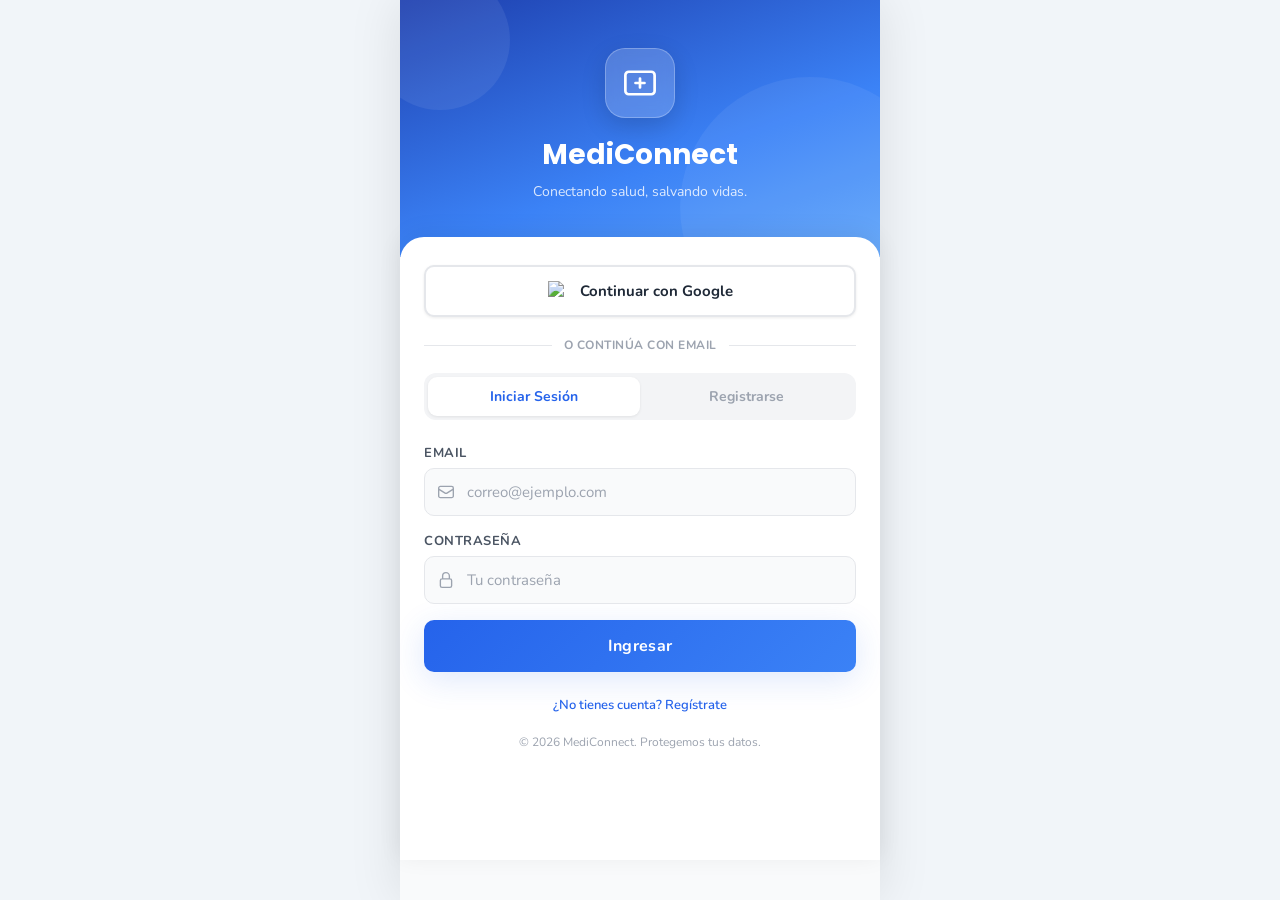
==== commit 460b42c2: "Revert "Mejoras: notificaciones, puntito rojo, admin, inactividad, perfil"" ====
--- a/index.html
+++ b/index.html
@@ -1,25 +1,10 @@
 <!doctype html>
 <html lang="es">
-
 <head>
   <meta charset="UTF-8" />
   <meta name="viewport" content="width=device-width, initial-scale=1.0" />
   <title>MediConnect – Inicio</title>
   <link rel="stylesheet" href="style.css" />
-
-  <script>
-    (function () {
-      const user = localStorage.getItem("mc_user");
-      if (user) {
-        try {
-          const parsed = JSON.parse(user);
-          if (parsed && parsed.id) {
-            window.location.replace("dashboard.html");
-          }
-        } catch (e) { }
-      }
-    })();
-  </script>
 
   <style>
     .auth-page {
@@ -289,33 +274,6 @@
 </head>
 
 <body>
-  <div id="loadingOverlay" style="
-    position: fixed;
-    top: 0;
-    left: 0;
-    width: 100%;
-    height: 100%;
-    background: #1e40af;
-    display: flex;
-    align-items: center;
-    justify-content: center;
-    z-index: 9999;
-    transition: opacity 0.3s;
-  ">
-    <div style="text-align: center; color: white;">
-      <div class="spinner" style="
-        width: 40px;
-        height: 40px;
-        border: 4px solid rgba(255,255,255,0.3);
-        border-top-color: white;
-        border-radius: 50%;
-        animation: spin 0.7s linear infinite;
-        margin: 0 auto 16px;
-      "></div>
-      <p style="font-family: var(--font-main); font-weight: 600;">Cargando...</p>
-    </div>
-  </div>
-
   <div class="auth-page page-no-nav">
     <div class="auth-hero fade-up">
       <div class="logo-icon">
@@ -357,7 +315,7 @@
             <svg class="input-icon" xmlns="http://www.w3.org/2000/svg" fill="none" viewBox="0 0 24 24"
               stroke-width="1.8" stroke="currentColor">
               <path stroke-linecap="round" stroke-linejoin="round"
-                d="M21.75 6.75v10.5a2.25 2.25 0 01-2.25 2.25h-15a2.25 2.25 0 01-2.25-2.25V6.75m19.5 0A2.25 2.25 0 0019.5 4.5h-15a2.25 2.25 0 00-2.25 2.25m19.5 0v.243a2.25 2.25 0 01-1.07 1.916l-7.5 4.615a2.25 2.25 0 01-2.36 0L3.32 8.91a2.25 2.25 0 01-1.07-1.916V6.75" />
+                d="M21.75 6.75v10.5a2.25 2.25 0 01-2.25 2.25h-15a2.25 2.25 0 01-2.25-2.25V6.75m19.5 0A2.25 2.25 0 0019.5 4.5h-15A2.25 2.25 0 002.25 6.75m19.5 0v.243a2.25 2.25 0 01-1.07 1.916l-7.5 4.615a2.25 2.25 0 01-2.36 0L3.32 8.91a2.25 2.25 0 01-1.07-1.916V6.75" />
             </svg>
             <input class="input-field" type="email" id="loginEmail" placeholder="correo@ejemplo.com" />
           </div>
@@ -427,7 +385,7 @@
           <div class="input-wrap">
             <svg class="input-icon" viewBox="0 0 24 24" fill="none" stroke="currentColor" stroke-width="1.8">
               <path stroke-linecap="round" stroke-linejoin="round"
-                d="M21.75 6.75v10.5a2.25 2.25 0 01-2.25 2.25h-15a2.25 2.25 0 01-2.25-2.25V6.75m19.5 0A2.25 2.25 0 0019.5 4.5h-15a2.25 2.25 0 00-2.25 2.25m19.5 0v.243a2.25 2.25 0 01-1.07 1.916l-7.5 4.615a2.25 2.25 0 01-2.36 0L3.32 8.91a2.25 2.25 0 01-1.07-1.916V6.75" />
+                d="M21.75 6.75v10.5a2.25 2.25 0 01-2.25 2.25h-15a2.25 2.25 0 01-2.25-2.25V6.75m19.5 0A2.25 2.25 0 0019.5 4.5h-15A2.25 2.25 0 002.25 6.75m19.5 0v.243a2.25 2.25 0 01-1.07 1.916l-7.5 4.615a2.25 2.25 0 01-2.36 0L3.32 8.91a2.25 2.25 0 01-1.07-1.916V6.75" />
             </svg>
             <input class="input-field" type="email" id="regEmail" placeholder="correo@ejemplo.com" />
           </div>
@@ -468,12 +426,8 @@
     let selectedRole = "donante";
 
     document.addEventListener("DOMContentLoaded", function () {
-      const loginBtn = document.getElementById("loginBtn");
-      const registerBtn = document.getElementById("registerBtn");
-
-      if (loginBtn) loginBtn.dataset.label = "Ingresar";
-      if (registerBtn) registerBtn.dataset.label = "Crear Cuenta";
-
+      document.getElementById("loginBtn").dataset.label = "Ingresar";
+      document.getElementById("registerBtn").dataset.label = "Crear Cuenta";
       initAuthPage();
     });
 
@@ -482,9 +436,7 @@
 
       if (googleProcessed) return;
 
-      const {
-        data: { session }
-      } = await supabaseClient.auth.getSession();
+      const { data: { session } } = await supabaseClient.auth.getSession();
 
       if (session?.user) {
         await processSupabaseUser(session.user);
@@ -495,18 +447,6 @@
 
       if (localUser) {
         redirectBasedOnRole(localUser.rol);
-        return;
-      }
-
-      hideLoadingOverlay();
-    }
-
-    function hideLoadingOverlay() {
-      const overlay = document.getElementById("loadingOverlay");
-
-      if (overlay) {
-        overlay.style.opacity = "0";
-        setTimeout(() => overlay.remove(), 300);
       }
     }
 
@@ -519,22 +459,16 @@
       try {
         await new Promise(resolve => setTimeout(resolve, 1000));
 
-        const {
-          data: { session },
-          error
-        } = await supabaseClient.auth.getSession();
-
-        if (error || !session?.user) {
-          hideLoadingOverlay();
-          return false;
-        }
+        const { data: { session }, error } = await supabaseClient.auth.getSession();
+
+        if (error || !session?.user) return false;
 
         await processSupabaseUser(session.user);
         return true;
+
       } catch (error) {
         console.error("Error en Google Redirect:", error);
         showToast("Error al iniciar con Google", "error");
-        hideLoadingOverlay();
         return false;
       }
     }
@@ -547,18 +481,8 @@
       const users = await sb.select("usuarios", query);
 
       if (users && users.length > 0) {
-        const user = users[0];
-
-        if (!user.avatar_url && authUser.user_metadata?.avatar_url) {
-          await sb.update("usuarios", user.id, {
-            avatar_url: authUser.user_metadata.avatar_url
-          });
-
-          user.avatar_url = authUser.user_metadata.avatar_url;
-        }
-
-        mediConnect.saveUser(user);
-        redirectBasedOnRole(user.rol);
+        mediConnect.saveUser(users[0]);
+        redirectBasedOnRole(users[0].rol);
         return;
       }
 
@@ -579,17 +503,14 @@
       }
 
       showToast("No se pudo crear el usuario con Google", "error");
-      hideLoadingOverlay();
     }
 
     async function signInWithGoogle() {
       const googleBtn = document.getElementById("googleAuthBtn");
 
       try {
-        if (googleBtn) {
-          googleBtn.innerHTML = '<span class="spinner"></span> Conectando...';
-          googleBtn.disabled = true;
-        }
+        googleBtn.innerHTML = '<span class="spinner"></span> Conectando...';
+        googleBtn.disabled = true;
 
         const { error } = await supabaseClient.auth.signInWithOAuth({
           provider: "google",
@@ -599,14 +520,13 @@
         });
 
         if (error) throw error;
+
       } catch (error) {
         console.error(error);
 
-        if (googleBtn) {
-          googleBtn.innerHTML =
-            '<img src="https://www.google.com/favicon.ico" alt="Google" /> Continuar con Google';
-          googleBtn.disabled = false;
-        }
+        googleBtn.innerHTML =
+          '<img src="https://www.google.com/favicon.ico" alt="Google" /> Continuar con Google';
+        googleBtn.disabled = false;
 
         showToast("Error al conectar con Google", "error");
       }
@@ -694,6 +614,7 @@
         setTimeout(function () {
           redirectBasedOnRole(user.rol);
         }, 900);
+
       } catch (error) {
         console.error(error);
         showToast("Error al ingresar", "error");
@@ -762,6 +683,7 @@
         }
 
         showToast((result && result.message) || "Error al crear cuenta", "error");
+
       } catch (error) {
         console.error(error);
         showToast("Error al registrarse", "error");
@@ -771,5 +693,4 @@
     }
   </script>
 </body>
-
 </html>
--- a/style.css
+++ b/style.css
@@ -1,16 +1,493 @@
-/* Ocultar contenido hasta que esté listo */
+/* ===== MediConnect - Global Styles ===== */
+@import url('https://fonts.googleapis.com/css2?family=Nunito:wght@400;500;600;700;800&family=Poppins:wght@400;500;600;700&display=swap');
+
+:root {
+  --primary: #2563EB;
+  --primary-dark: #1d4ed8;
+  --primary-light: #EFF6FF;
+  --primary-gradient: linear-gradient(135deg, #2563EB, #3B82F6);
+  --success: #10B981;
+  --warning: #F59E0B;
+  --danger: #EF4444;
+  --gray-50: #F9FAFB;
+  --gray-100: #F3F4F6;
+  --gray-200: #E5E7EB;
+  --gray-400: #9CA3AF;
+  --gray-600: #4B5563;
+  --gray-800: #1F2937;
+  --white: #FFFFFF;
+  --shadow-sm: 0 1px 3px rgba(0, 0, 0, 0.08);
+  --shadow-md: 0 4px 16px rgba(0, 0, 0, 0.10);
+  --shadow-lg: 0 8px 32px rgba(37, 99, 235, 0.15);
+  --radius: 14px;
+  --radius-sm: 10px;
+  --nav-height: 72px;
+  --font-main: 'Nunito', sans-serif;
+  --font-title: 'Poppins', sans-serif;
+
+  /* Role Colors - Premium Palettes */
+  --role-donante: #10B981;
+  --role-donante-bg: rgba(16, 185, 129, 0.1);
+  --role-receptor: #6366F1;
+  --role-receptor-bg: rgba(99, 102, 241, 0.1);
+  --role-validador: #F59E0B;
+  --role-validador-bg: rgba(245, 158, 11, 0.1);
+}
+
+* {
+  margin: 0;
+  padding: 0;
+  box-sizing: border-box;
+  -webkit-tap-highlight-color: transparent;
+}
+
+html {
+  background: #f1f5f9;
+  /* Fondo neutro para el 'overscan' en desktop */
+  min-height: 100vh;
+}
+
+body {
+  font-family: var(--font-main);
+  background: var(--gray-50);
+  color: var(--gray-800);
+  min-height: 100vh;
+  max-width: 480px;
+  /* Tamaño oficial según perfil.html */
+  margin: 0 auto;
+  position: relative;
+  overflow-x: hidden;
+  box-shadow: 0 0 50px rgba(0, 0, 0, 0.1);
+}
+
+/* ===== BOTTOM NAV ===== */
+.bottom-nav {
+  position: fixed;
+  bottom: 0;
+  left: 50%;
+  transform: translateX(-50%);
+  width: 100%;
+  max-width: 480px;
+  background: var(--white);
+  border-top: 1px solid var(--gray-200);
+  display: flex;
+  align-items: center;
+  justify-content: space-around;
+  height: var(--nav-height);
+  z-index: 100;
+  box-shadow: 0 -4px 20px rgba(0, 0, 0, 0.06);
+}
+
+.nav-item {
+  display: flex;
+  flex-direction: column;
+  align-items: center;
+  gap: 4px;
+  color: var(--gray-400);
+  text-decoration: none;
+  font-size: 11px;
+  font-weight: 600;
+  cursor: pointer;
+  transition: color 0.2s;
+  padding: 8px 12px;
+}
+
+.nav-item.active {
+  color: var(--primary);
+}
+
+.nav-item svg {
+  width: 22px;
+  height: 22px;
+}
+
+.nav-btn-center {
+  background: var(--primary-gradient);
+  border: none;
+  border-radius: 50%;
+  width: 54px;
+  height: 54px;
+  display: flex;
+  align-items: center;
+  justify-content: center;
+  box-shadow: 0 4px 16px rgba(37, 99, 235, 0.4);
+  cursor: pointer;
+  margin-top: -12px;
+  transition: transform 0.2s, box-shadow 0.2s;
+}
+
+.nav-btn-center:hover {
+  transform: scale(1.08);
+  box-shadow: 0 6px 20px rgba(37, 99, 235, 0.5);
+}
+
+.nav-btn-center svg {
+  color: white;
+  width: 26px;
+  height: 26px;
+}
+
+/* ===== PAGE CONTENT ===== */
 .page {
+  padding-bottom: calc(var(--nav-height) + 16px);
+  min-height: 100vh;
+}
+
+.page-no-nav {
+  min-height: 100vh;
+}
+
+/* ===== CARDS ===== */
+.card {
+  background: var(--white);
+  border-radius: var(--radius);
+  padding: 16px;
+  box-shadow: var(--shadow-sm);
+  border: 1px solid var(--gray-100);
+}
+
+/* ===== BUTTONS ===== */
+.btn-primary {
+  background: var(--primary-gradient);
+  color: white;
+  border: none;
+  border-radius: var(--radius-sm);
+  padding: 15px 24px;
+  font-size: 16px;
+  font-weight: 700;
+  font-family: var(--font-main);
+  width: 100%;
+  cursor: pointer;
+  transition: opacity 0.2s, transform 0.15s, box-shadow 0.2s;
+  box-shadow: var(--shadow-lg);
+  letter-spacing: 0.3px;
+}
+
+.btn-primary:hover {
+  opacity: 0.93;
+  box-shadow: 0 6px 20px rgba(37, 99, 235, 0.35);
+}
+
+.btn-primary:active {
+  transform: scale(0.98);
+}
+
+.btn-secondary {
+  background: var(--white);
+  color: var(--primary);
+  border: 2px solid var(--primary);
+  border-radius: var(--radius-sm);
+  padding: 13px 24px;
+  font-size: 15px;
+  font-weight: 700;
+  font-family: var(--font-main);
+  width: 100%;
+  cursor: pointer;
+  transition: all 0.2s;
+}
+
+.btn-secondary:hover {
+  background: var(--primary-light);
+}
+
+/* ===== INPUTS ===== */
+.input-group {
+  display: flex;
+  flex-direction: column;
+  gap: 6px;
+}
+
+.input-group label {
+  font-size: 13px;
+  font-weight: 700;
+  color: var(--gray-600);
+  text-transform: uppercase;
+  letter-spacing: 0.5px;
+}
+
+.input-field {
+  width: 100%;
+  background: var(--gray-50);
+  border: 1.5px solid var(--gray-200);
+  border-radius: var(--radius-sm);
+  padding: 13px 14px 13px 42px;
+  font-size: 15px;
+  font-family: var(--font-main);
+  color: var(--gray-800);
+  outline: none;
+  transition: border-color 0.2s, box-shadow 0.2s;
+}
+
+.input-field:focus {
+  border-color: var(--primary);
+  box-shadow: 0 0 0 3px rgba(37, 99, 235, 0.1);
+  background: white;
+}
+
+.input-field::placeholder {
+  color: var(--gray-400);
+}
+
+.input-field.no-icon {
+  padding-left: 14px;
+}
+
+.input-wrap {
+  position: relative;
+}
+
+.input-wrap .input-icon {
+  position: absolute;
+  left: 13px;
+  top: 50%;
+  transform: translateY(-50%);
+  color: var(--gray-400);
+  width: 18px;
+  height: 18px;
+  pointer-events: none;
+}
+
+/* ===== STATUS BADGES ===== */
+.badge {
+  display: inline-flex;
+  align-items: center;
+  padding: 3px 10px;
+  border-radius: 20px;
+  font-size: 11px;
+  font-weight: 700;
+  text-transform: uppercase;
+  letter-spacing: 0.4px;
+}
+
+.badge-success {
+  background: #D1FAE5;
+  color: #065F46;
+}
+
+.badge-warning {
+  background: #FEF3C7;
+  color: #92400E;
+}
+
+.badge-danger {
+  background: #FEE2E2;
+  color: #991B1B;
+}
+
+.badge-blue {
+  background: var(--primary-light);
+  color: var(--primary);
+}
+
+/* ROLE BADGES (Glassmorphism) */
+.role-badge {
+  display: inline-flex;
+  align-items: center;
+  gap: 6px;
+  padding: 6px 14px;
+  border-radius: 12px;
+  font-size: 12px;
+  font-weight: 800;
+  text-transform: uppercase;
+  letter-spacing: 0.5px;
+  backdrop-filter: blur(8px);
+  border: 1px solid rgba(255, 255, 255, 0.2);
+}
+
+.role-badge.donante {
+  background: var(--role-donante-bg);
+  color: var(--role-donante);
+  border-color: rgba(16, 185, 129, 0.2);
+}
+
+.role-badge.receptor {
+  background: var(--role-receptor-bg);
+  color: var(--role-receptor);
+  border-color: rgba(99, 102, 241, 0.2);
+}
+
+.role-badge.validador {
+  background: var(--role-validador-bg);
+  color: var(--role-validador);
+  border-color: rgba(245, 158, 11, 0.2);
+}
+
+/* PREMIUM STATS CARD */
+.stat-card {
+  flex: 1;
+  background: var(--white);
+  border-radius: 18px;
+  padding: 16px 12px;
+  text-align: center;
+  box-shadow: 0 4px 12px rgba(0, 0, 0, 0.03);
+  border: 1px solid var(--gray-100);
+  transition: transform 0.3s cubic-bezier(0.34, 1.56, 0.64, 1);
+}
+
+.stat-card:hover {
+  transform: translateY(-5px);
+  box-shadow: 0 8px 24px rgba(0, 0, 0, 0.06);
+}
+
+.stat-card .icon-wrap {
+  width: 42px;
+  height: 42px;
+  border-radius: 12px;
+  margin: 0 auto 10px;
+  display: flex;
+  align-items: center;
+  justify-content: center;
+}
+
+.stat-card h4 {
+  font-size: 20px;
+  font-weight: 800;
+  color: var(--gray-800);
+  margin-bottom: 2px;
+}
+
+.stat-card p {
+  font-size: 11px;
+  font-weight: 700;
+  color: var(--gray-400);
+  text-transform: uppercase;
+}
+
+/* ===== MEDICINE CARD ===== */
+.med-card {
+  background: var(--white);
+  border-radius: var(--radius);
+  padding: 14px;
+  display: flex;
+  align-items: center;
+  gap: 14px;
+  box-shadow: var(--shadow-sm);
+  border: 1px solid var(--gray-100);
+  transition: box-shadow 0.2s;
+}
+
+.med-card:hover {
+  box-shadow: var(--shadow-md);
+}
+
+.med-img {
+  width: 60px;
+  height: 60px;
+  border-radius: 10px;
+  object-fit: cover;
+  background: var(--gray-100);
+  flex-shrink: 0;
+  display: flex;
+  align-items: center;
+  justify-content: center;
+  font-size: 24px;
+  overflow: hidden;
+}
+
+.med-img img {
+  width: 100%;
+  height: 100%;
+  object-fit: cover;
+}
+
+.med-info {
+  flex: 1;
+  min-width: 0;
+}
+
+.med-info h3 {
+  font-size: 15px;
+  font-weight: 700;
+  color: var(--gray-800);
+  white-space: nowrap;
+  overflow: hidden;
+  text-overflow: ellipsis;
+}
+
+.med-info p {
+  font-size: 12px;
+  color: var(--gray-400);
+  margin-top: 2px;
+}
+
+.med-info .med-meta {
+  display: flex;
+  align-items: center;
+  gap: 4px;
+  margin-top: 4px;
+  font-size: 12px;
+  color: var(--gray-600);
+}
+
+/* ===== MODAL ===== */
+.modal-overlay {
+  position: fixed;
+  inset: 0;
+  background: rgba(0, 0, 0, 0.5);
+  backdrop-filter: blur(4px);
+  z-index: 200;
+  display: flex;
+  align-items: center;
+  justify-content: center;
+  padding: 24px;
   opacity: 0;
+  pointer-events: none;
   transition: opacity 0.2s;
 }
 
-.page.loaded {
+.modal-overlay.show {
   opacity: 1;
-}
-
-/* Esqueleto de carga */
+  pointer-events: all;
+}
+
+.modal {
+  background: var(--white);
+  border-radius: 20px;
+  padding: 28px 24px;
+  width: 100%;
+  max-width: 360px;
+  text-align: center;
+  transform: scale(0.9) translateY(20px);
+  transition: transform 0.25s cubic-bezier(0.34, 1.56, 0.64, 1);
+}
+
+.modal-overlay.show .modal {
+  transform: scale(1) translateY(0);
+}
+
+/* ===== TOAST ===== */
+.toast {
+  position: fixed;
+  top: 16px;
+  left: 50%;
+  transform: translateX(-50%) translateY(-80px);
+  background: var(--gray-800);
+  color: white;
+  padding: 12px 20px;
+  border-radius: 30px;
+  font-size: 14px;
+  font-weight: 600;
+  z-index: 300;
+  transition: transform 0.3s cubic-bezier(0.34, 1.56, 0.64, 1);
+  white-space: nowrap;
+  max-width: 440px;
+}
+
+.toast.show {
+  transform: translateX(-50%) translateY(0);
+}
+
+.toast.success {
+  background: var(--success);
+}
+
+.toast.error {
+  background: var(--danger);
+}
+
+/* ===== SKELETON LOADER ===== */
 .skeleton {
-  background: linear-gradient(90deg, #f0f0f0 25%, #e0e0e0 50%, #f0f0f0 75%);
+  background: linear-gradient(90deg, var(--gray-100) 25%, var(--gray-200) 50%, var(--gray-100) 75%);
   background-size: 200% 100%;
   animation: shimmer 1.5s infinite;
   border-radius: 8px;
@@ -18,31 +495,673 @@
 
 @keyframes shimmer {
   0% {
-    background-position: 200% 0;
+    background-position: 200% 0
   }
 
   100% {
-    background-position: -200% 0;
+    background-position: -200% 0
   }
 }
 
-/* Valores por defecto neutros */
-.profile-badge {
-  min-width: 120px;
-  min-height: 24px;
-}
-
-#greeting {
-  min-height: 28px;
-}
-
-#roleBadgeContainer {
-  min-height: 28px;
+/* ===== SECTION HEADER ===== */
+.section-header {
+  display: flex;
+  align-items: center;
+  justify-content: space-between;
+  margin-bottom: 14px;
+}
+
+.section-header h2 {
+  font-size: 17px;
+  font-weight: 800;
+  color: var(--gray-800);
+  font-family: var(--font-title);
+}
+
+.section-header a {
+  font-size: 13px;
+  color: var(--primary);
+  font-weight: 700;
+  text-decoration: none;
+}
+
+/* ===== SCROLLBAR ===== */
+::-webkit-scrollbar {
+  width: 4px;
+}
+
+::-webkit-scrollbar-track {
+  background: transparent;
+}
+
+::-webkit-scrollbar-thumb {
+  background: var(--gray-200);
+  border-radius: 10px;
+}
+
+/* ===== ANIMATIONS ===== */
+@keyframes fadeUp {
+  from {
+    opacity: 0;
+    transform: translateY(20px);
+  }
+
+  to {
+    opacity: 1;
+    transform: translateY(0);
+  }
+}
+
+.fade-up {
+  animation: fadeUp 0.4s ease forwards;
+}
+
+.delay-1 {
+  animation-delay: 0.1s;
+  opacity: 0;
+}
+
+.delay-2 {
+  animation-delay: 0.2s;
+  opacity: 0;
+}
+
+.delay-3 {
+  animation-delay: 0.3s;
+  opacity: 0;
+}
+
+.delay-4 {
+  animation-delay: 0.4s;
+  opacity: 0;
+}
+
+/* ===== SPINNER ===== */
+.spinner {
+  width: 20px;
+  height: 20px;
+  border: 2.5px solid rgba(255, 255, 255, 0.4);
+  border-top-color: white;
+  border-radius: 50%;
+  animation: spin 0.7s linear infinite;
+  display: inline-block;
 }
 
 @keyframes spin {
   to {
     transform: rotate(360deg);
+  }
+}
+
+/* ===== APP HEADER ===== */
+.app-header {
+  background: var(--white);
+  padding: 52px 20px 24px;
+  display: flex;
+  align-items: center;
+  gap: 12px;
+  position: sticky;
+  top: 0;
+  z-index: 100;
+  border-bottom: 1px solid var(--gray-100);
+  max-width: 480px;
+  width: 100%;
+  margin: 0 auto;
+}
+
+.app-header h1 {
+  font-family: var(--font-title);
+  font-size: 20px;
+  font-weight: 700;
+  color: var(--gray-800);
+}
+
+.back-btn {
+  background: var(--gray-100);
+  border: none;
+  cursor: pointer;
+  width: 36px;
+  height: 36px;
+  display: flex;
+  align-items: center;
+  justify-content: center;
+  border-radius: 50%;
+  transition: background 0.2s;
+  color: var(--gray-800);
+}
+
+.back-btn:active {
+  background: var(--gray-200);
+}
+
+.back-btn svg {
+  width: 20px;
+  height: 20px;
+}
+
+/* ===== SEARCH BOX ===== */
+.search-box {
+  background: var(--white);
+  border-radius: var(--radius-sm);
+  padding: 12px 16px;
+  display: flex;
+  align-items: center;
+  gap: 10px;
+  border: 1px solid var(--gray-200);
+  transition: border-color 0.2s;
+  width: 100%;
+}
+
+.search-box svg {
+  width: 20px;
+  height: 20px;
+  flex-shrink: 0;
+  color: var(--gray-400);
+}
+
+.search-box:focus-within {
+  border-color: var(--primary);
+}
+
+.search-box input {
+  border: none;
+  outline: none;
+  width: 100%;
+  font-size: 14px;
+  font-weight: 600;
+  font-family: var(--font-main);
+  background: transparent;
+}
+
+/* ===== GRID SYSTEM ===== */
+.row-2 {
+  display: grid;
+  grid-template-columns: 1fr 1fr;
+  gap: 12px;
+}
+
+/* ===== DASHBOARD SPECIFIC ===== */
+.header-greeting h2 {
+  font-family: var(--font-title);
+  font-size: 22px;
+  font-weight: 800;
+  color: var(--gray-800);
+  letter-spacing: -0.5px;
+}
+
+.header-greeting p {
+  font-size: 14px;
+  color: var(--gray-400);
+  font-weight: 600;
+}
+
+.avatar {
+  width: 44px;
+  height: 44px;
+  border-radius: 12px;
+  background: var(--gray-100);
+  display: flex;
+  align-items: center;
+  justify-content: center;
+  font-weight: 800;
+  color: var(--primary);
+  border: 1px solid var(--gray-200);
+  cursor: pointer;
+  transition: transform 0.2s;
+}
+
+.avatar:active {
+  transform: scale(0.95);
+}
+
+.dash-content,
+.view-content,
+.admin-content,
+.content-area {
+  padding: 0 16px 20px;
+  display: flex;
+  flex-direction: column;
+  gap: 20px;
+  position: relative;
+  z-index: 5;
+}
+
+.stats-container {
+  display: flex;
+  gap: 12px;
+  padding: 0 20px;
+  margin-top: -10px;
+}
+
+/* ===== FILTERS & CHIPS ===== */
+.filter-chips {
+  display: flex;
+  gap: 8px;
+  overflow-x: auto;
+  padding: 14px 20px;
+  scrollbar-width: none;
+}
+
+.filter-chips::-webkit-scrollbar {
+  display: none;
+}
+
+.chip {
+  border: 1.5px solid var(--gray-200);
+  border-radius: 20px;
+  padding: 7px 16px;
+  font-size: 13px;
+  font-weight: 700;
+  font-family: var(--font-main);
+  color: var(--gray-600);
+  background: var(--white);
+  cursor: pointer;
+  white-space: nowrap;
+  transition: all 0.2s;
+  flex-shrink: 0;
+}
+
+.chip.active {
+  background: var(--primary);
+  border-color: var(--primary);
+  color: white;
+}
+
+/* ===== RESULTS LIST ===== */
+.results-list {
+  padding: 0 16px 16px;
+  display: flex;
+  flex-direction: column;
+  gap: 10px;
+}
+
+.med-card-full {
+  background: var(--white);
+  border-radius: var(--radius);
+  padding: 14px;
+  display: flex;
+  align-items: center;
+  gap: 14px;
+  box-shadow: var(--shadow-sm);
+  border: 1px solid var(--gray-100);
+}
+
+.med-card-full .med-img {
+  width: 68px;
+  height: 68px;
+  border-radius: 12px;
+  background: var(--gray-100);
+  display: flex;
+  align-items: center;
+  justify-content: center;
+  font-size: 26px;
+  flex-shrink: 0;
+  overflow: hidden;
+}
+
+.med-card-full .med-info {
+  flex: 1;
+  min-width: 0;
+}
+
+.med-card-full .med-info h3 {
+  font-size: 15px;
+  font-weight: 700;
+  color: var(--gray-800);
+}
+
+.med-card-full .med-info p {
+  font-size: 12px;
+  color: var(--gray-400);
+  margin-top: 2px;
+}
+
+.med-card-full .med-qty {
+  font-size: 13px;
+  font-weight: 700;
+  color: var(--primary);
+  white-space: nowrap;
+}
+
+.med-card-full .med-location {
+  display: flex;
+  align-items: center;
+  gap: 4px;
+  font-size: 12px;
+  color: var(--gray-600);
+  margin-top: 4px;
+}
+
+.btn-detail {
+  background: var(--gray-800);
+  color: white;
+  border: none;
+  border-radius: 10px;
+  padding: 9px 14px;
+  font-size: 12px;
+  font-weight: 700;
+  font-family: var(--font-main);
+  cursor: pointer;
+  white-space: nowrap;
+  transition: background 0.2s;
+}
+
+.btn-detail:hover {
+  background: var(--primary);
+}
+
+/* ===== FORM & SCANNER ===== */
+.scanner-area {
+  background: var(--primary-light);
+  border: 2px dashed rgba(37, 99, 235, 0.3);
+  border-radius: var(--radius);
+  padding: 28px;
+  text-align: center;
+  cursor: pointer;
+  transition: all 0.2s;
+}
+
+.scanner-area:hover {
+  background: #dbeafe;
+  border-color: var(--primary);
+}
+
+.scanner-icon {
+  font-size: 36px;
+  margin-bottom: 8px;
+}
+
+.scanner-area span {
+  display: block;
+  color: var(--primary);
+  font-weight: 700;
+  font-size: 15px;
+  margin-top: 2px;
+}
+
+.photo-upload {
+  border: 2px dashed var(--gray-200);
+  border-radius: var(--radius);
+  padding: 24px;
+  text-align: center;
+  cursor: pointer;
+  transition: all 0.2s;
+  background: var(--gray-50);
+}
+
+.photo-upload:hover {
+  border-color: var(--primary);
+  background: var(--primary-light);
+}
+
+.photo-upload-icon {
+  font-size: 28px;
+  margin-bottom: 6px;
+}
+
+.photo-upload span {
+  font-size: 13px;
+  color: var(--gray-400);
+  font-weight: 600;
+}
+
+.photo-upload input {
+  display: none;
+}
+
+#photoPreview {
+  max-width: 100%;
+  border-radius: 10px;
+  margin-top: 10px;
+  display: none;
+}
+
+select.input-field {
+  padding-left: 14px;
+  appearance: none;
+  background-image: url("data:image/svg+xml,%3Csvg xmlns='http://www.w3.org/2000/svg' fill='none' viewBox='0 0 24 24' stroke='%239CA3AF'%3E%3Cpath stroke-linecap='round' stroke-linejoin='round' stroke-width='2' d='M19 9l-7 7-7-7'/%3E%3C/svg%3E");
+  background-repeat: no-repeat;
+  background-position: right 12px center;
+  background-size: 16px;
+}
+
+/* ===== QR MODAL ===== */
+.qr-modal-content {
+  text-align: center;
+}
+
+.qr-modal-content h2 {
+  font-size: 20px;
+  font-weight: 800;
+  color: var(--gray-800);
+  margin-bottom: 6px;
+  font-family: var(--font-title);
+}
+
+.qr-modal-content p {
+  font-size: 13px;
+  color: var(--gray-400);
+  margin-bottom: 20px;
+}
+
+.qr-box {
+  background: var(--white);
+  border: 2px dashed var(--gray-200);
+  border-radius: 12px;
+  padding: 20px;
+  display: inline-flex;
+  align-items: center;
+  justify-content: center;
+  margin-bottom: 12px;
+}
+
+#qrCode {
+  width: 160px;
+  height: 160px;
+}
+
+/* ===== PROFILE SPECIFIC (From master template) ===== */
+.profile-hero {
+  background: linear-gradient(160deg, #1e40af 0%, #3B82F6 100%);
+  padding: 52px 20px 80px;
+  text-align: center;
+  position: relative;
+  overflow: hidden;
+}
+
+.profile-hero::before {
+  content: '';
+  position: absolute;
+  width: 200px;
+  height: 200px;
+  background: rgba(255, 255, 255, 0.07);
+  border-radius: 50%;
+  bottom: -60px;
+  right: -40px;
+}
+
+.avatar-lg {
+  width: 88px;
+  height: 88px;
+  border-radius: 50%;
+  border: 3px solid rgba(255, 255, 255, 0.7);
+  background: rgba(255, 255, 255, 0.2);
+  display: inline-flex;
+  align-items: center;
+  justify-content: center;
+  font-size: 34px;
+  font-weight: 800;
+  color: white;
+  margin-bottom: 14px;
+  overflow: hidden;
+  position: relative;
+  z-index: 1;
+}
+
+.profile-name {
+  font-family: var(--font-title);
+  font-size: 22px;
+  font-weight: 700;
+  color: white;
+  margin-bottom: 6px;
+  position: relative;
+  z-index: 1;
+}
+
+.profile-badge {
+  display: inline-flex;
+  align-items: center;
+  gap: 6px;
+  background: rgba(255, 255, 255, 0.18);
+  border: 1px solid rgba(255, 255, 255, 0.3);
+  color: white;
+  padding: 5px 14px;
+  border-radius: 20px;
+  font-size: 12px;
+  font-weight: 700;
+  text-transform: uppercase;
+  letter-spacing: 0.8px;
+  backdrop-filter: blur(4px);
+  position: relative;
+  z-index: 1;
+}
+
+.profile-content {
+  padding: 0 16px 20px;
+  margin-top: -24px;
+  position: relative;
+  z-index: 5;
+}
+
+/* Account options (Used in Profile and elsewhere) */
+.account-item {
+  background: var(--white);
+  border-radius: var(--radius);
+  padding: 15px 16px;
+  display: flex;
+  align-items: center;
+  gap: 14px;
+  box-shadow: var(--shadow-sm);
+  border: 1px solid var(--gray-100);
+  margin-bottom: 8px;
+  cursor: pointer;
+  transition: background 0.15s;
+}
+
+.account-item:hover {
+  background: var(--gray-50);
+}
+
+.account-item-icon {
+  width: 36px;
+  height: 36px;
+  background: var(--primary-light);
+  border-radius: 10px;
+  display: flex;
+  align-items: center;
+  justify-content: center;
+  flex-shrink: 0;
+}
+
+.account-item-icon svg {
+  width: 18px;
+  height: 18px;
+  color: var(--primary);
+}
+
+.account-item-label {
+  flex: 1;
+  font-size: 14px;
+  font-weight: 600;
+  color: var(--gray-800);
+}
+
+.account-item-arrow {
+  color: var(--gray-400);
+}
+
+.account-item-arrow svg {
+  width: 16px;
+  height: 16px;
+}
+
+.logout-btn {
+  background: #FEE2E2;
+  color: #DC2626;
+  border: none;
+  border-radius: var(--radius);
+  padding: 15px;
+  width: 100%;
+  font-size: 15px;
+  font-weight: 700;
+  font-family: var(--font-main);
+  cursor: pointer;
+  margin-top: 8px;
+  transition: background 0.2s;
+}
+
+.logout-btn:hover {
+  background: #FECACA;
+}
+
+.qr-id {
+  font-size: 14px;
+  font-weight: 700;
+  color: var(--primary);
+  margin-bottom: 16px;
+}
+
+/* ===== SCANNER CUSTOM STYLES ===== */
+.scanner-area {
+  background: var(--white);
+  border: 2px dashed var(--gray-200);
+  border-radius: var(--radius);
+  padding: 24px;
+  display: flex;
+  flex-direction: column;
+  align-items: center;
+  gap: 12px;
+  cursor: pointer;
+  transition: all 0.2s;
+}
+
+.scanner-area:hover {
+  border-color: var(--primary);
+  background: var(--primary-light);
+}
+
+.scanner-area span {
+  font-size: 13px;
+  font-weight: 700;
+  color: var(--primary);
+  text-transform: uppercase;
+  letter-spacing: 0.5px;
+}
+
+.scan-line {
+  position: absolute;
+  top: 0;
+  left: 0;
+  width: 100%;
+  height: 4px;
+  background: var(--primary);
+  box-shadow: 0 0 12px var(--primary);
+  animation: scan 2s linear infinite;
+  z-index: 10;
+  opacity: 0.8;
+}
+
+@keyframes scan {
+  0% {
+    top: 0;
+  }
+
+  50% {
+    top: 100%;
+  }
+
+  100% {
+    top: 0;
   }
 }
 
@@ -361,4 +1480,4 @@
 .modal .btn-secondary:hover {
   background: var(--gray-100);
   color: var(--gray-600);
-}+}
